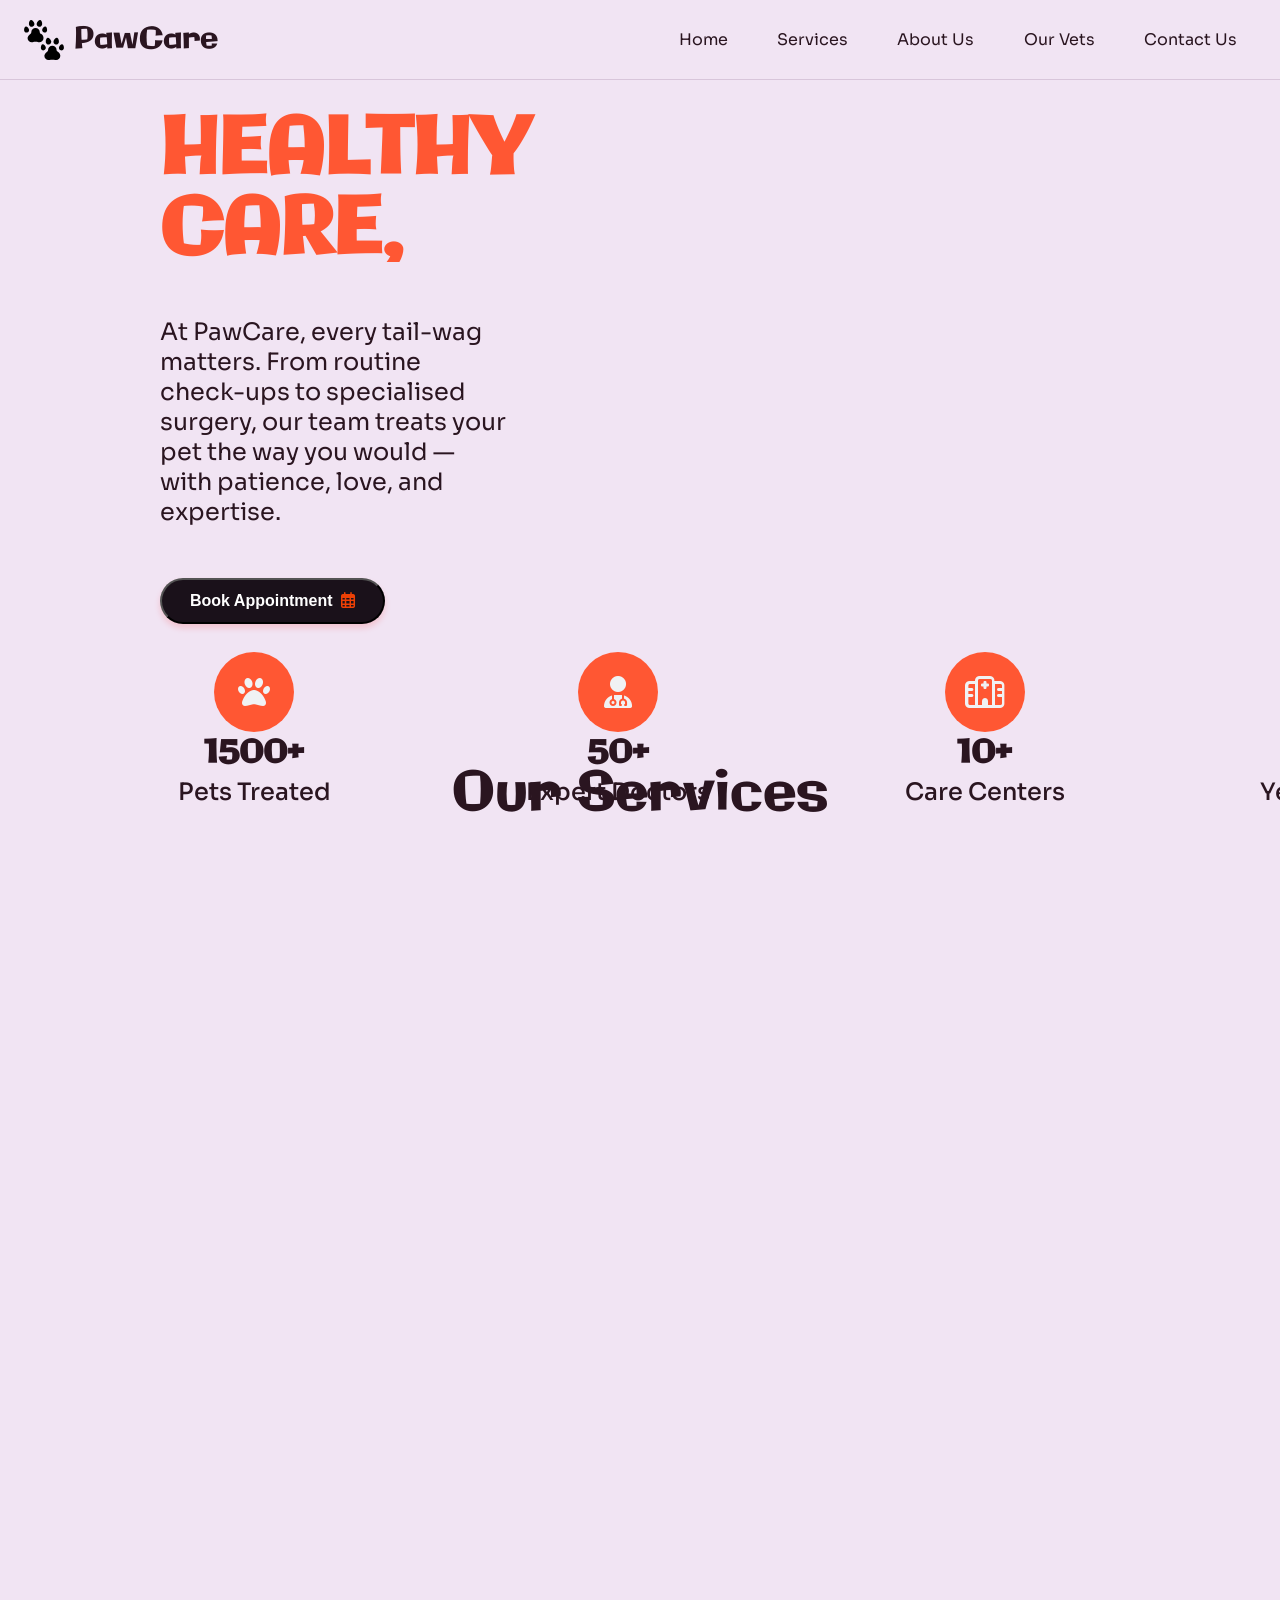
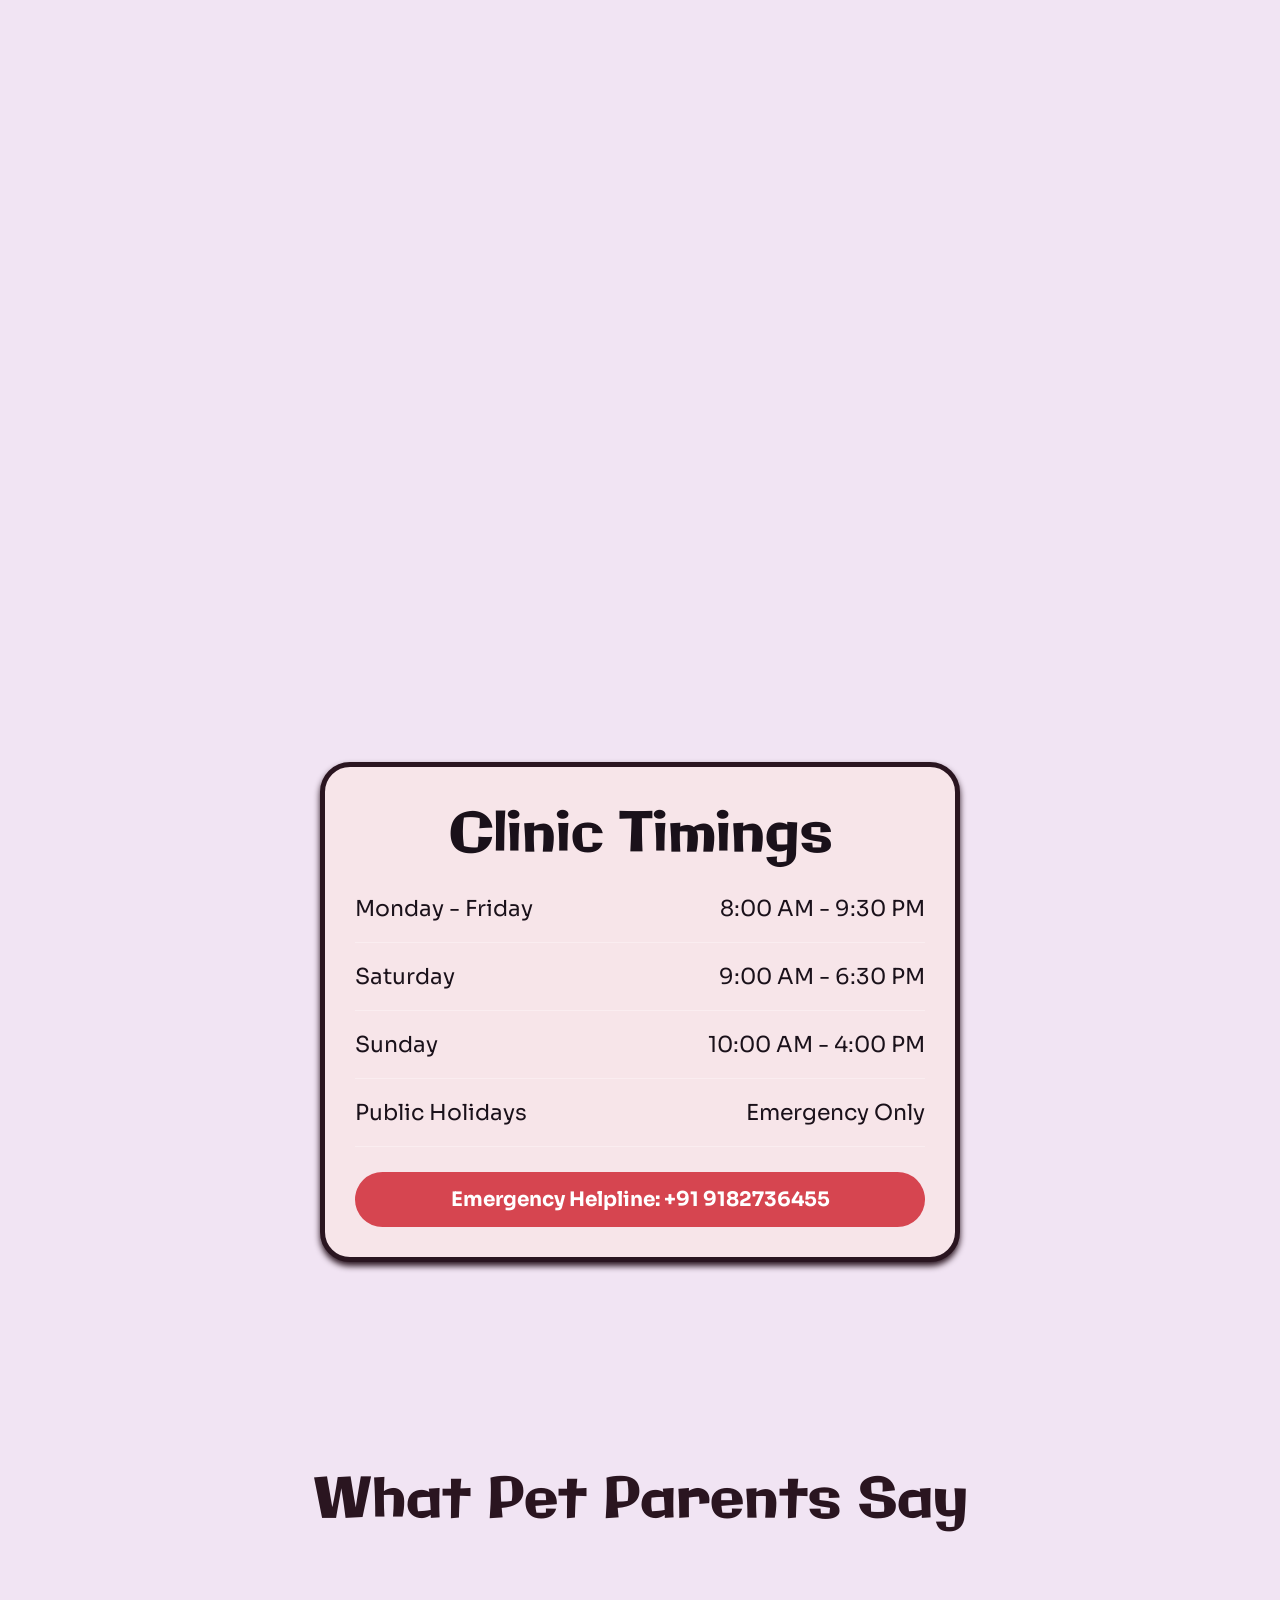
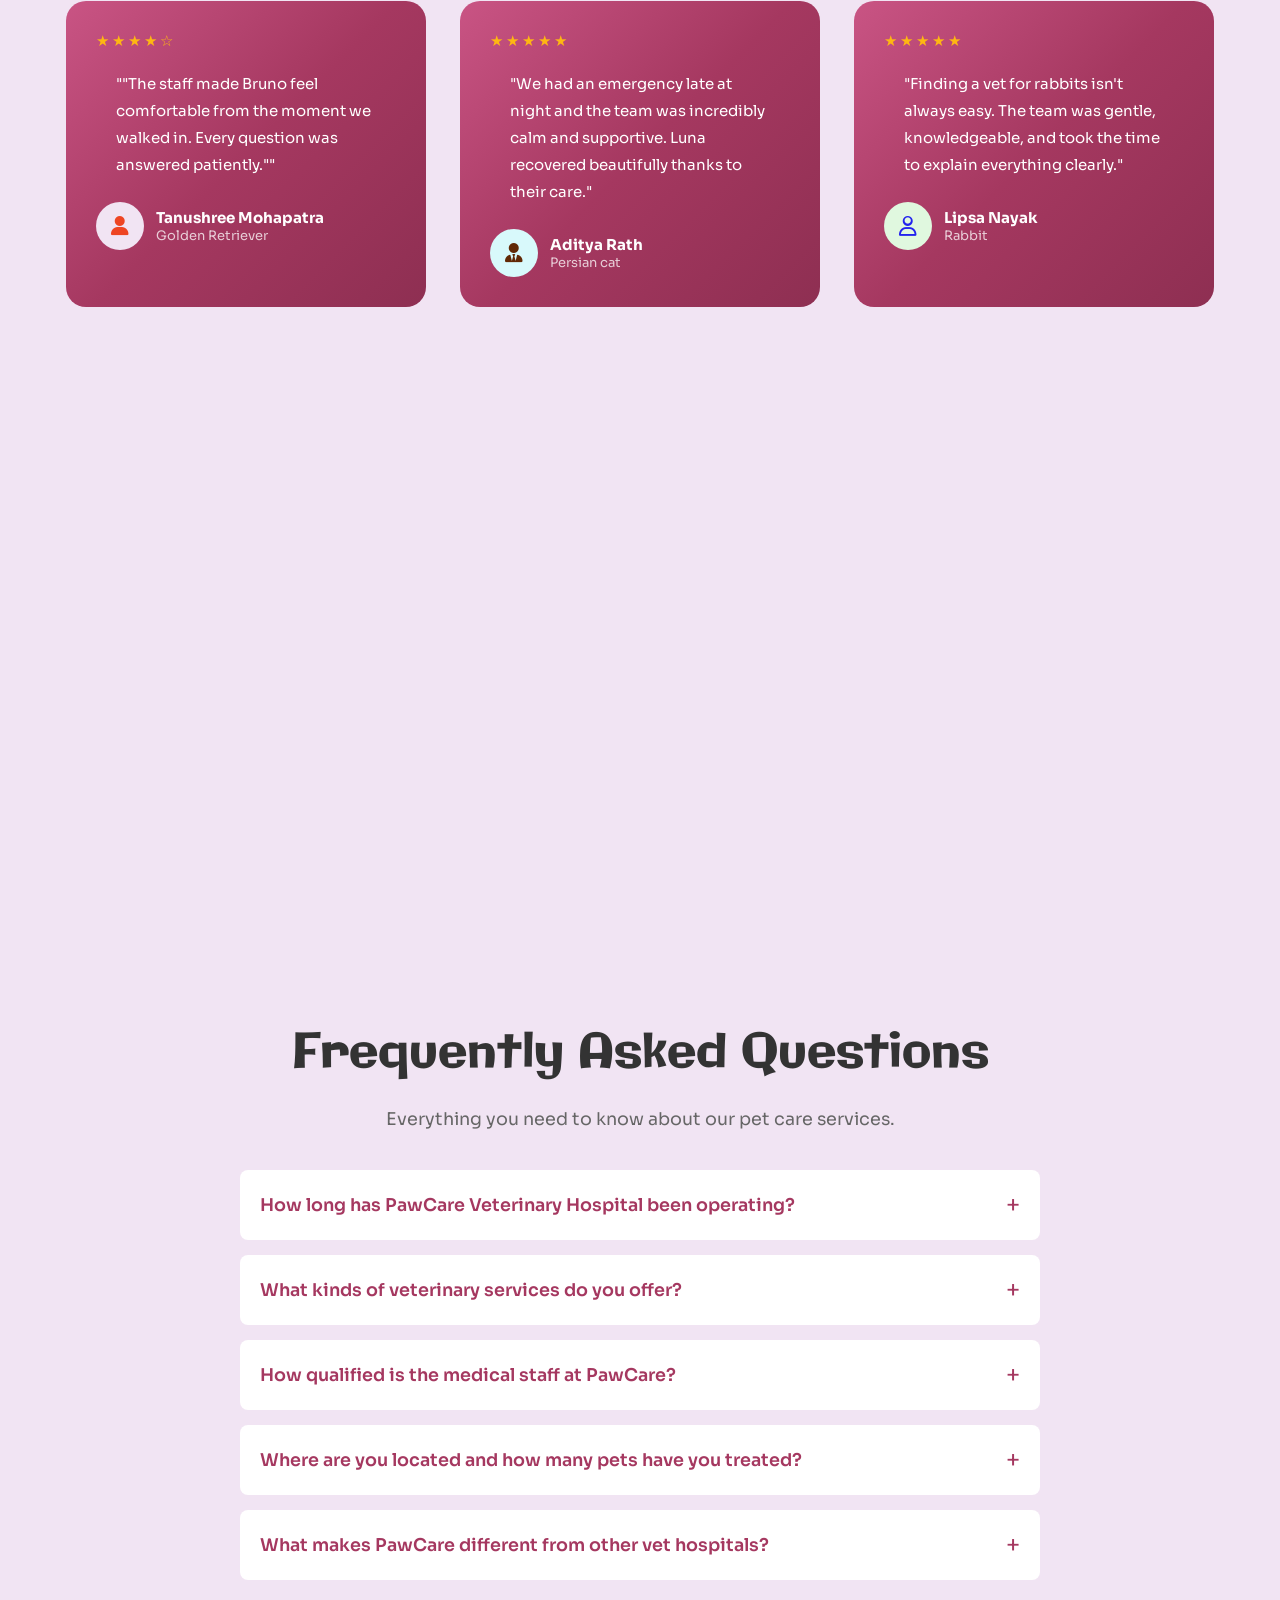
==== index.html @ ae4de279 "bust cache" ====
<!DOCTYPE html>
<html lang="en">
<head>
    <meta charset="UTF-8">
    <meta name="viewport" content="width=device-width, initial-scale=1.0">
    <title>PawCare-Veterinary Clinic</title>
    <!--<link rel="stylesheet" href="./style.css"> --> <link rel="stylesheet" href="./style.css?v=2.0">
    <link rel="icon" href="./images/pawCareLogo2.png">
    <link rel="preconnect" href="https://fonts.googleapis.com">
    <link href="https://unpkg.com/aos@2.3.1/dist/aos.css" rel="stylesheet">
<link rel="preconnect" href="https://fonts.gstatic.com" crossorigin>
<link href="https://fonts.googleapis.com/css2?family=Calistoga&family=Galindo&family=Sora:wght@100..800&display=swap" rel="stylesheet">
<link rel="stylesheet" href="https://fonts.googleapis.com/css2?family=Material+Symbols+Outlined:opsz,wght,FILL,GRAD@24,400,0,0&icon_names=list_arrow" />
<link rel="stylesheet" href="https://fonts.googleapis.com/css2?family=Material+Symbols+Outlined:opsz,wght,FILL,GRAD@24,400,0,0&icon_names=close_small" />
<link rel="stylesheet" href="https://fonts.googleapis.com/css2?family=Material+Symbols+Outlined:opsz,wght,FILL,GRAD@48,400,0,0&icon_names=stethoscope" />
<link rel="stylesheet" href="https://cdnjs.cloudflare.com/ajax/libs/font-awesome/6.5.1/css/all.min.css">

</head>
<body>

    <!-- preloader -->

    <div class="preloader">
       <div class="bird"><i class="fa-solid fa-dove fa-5x fa-beat" style="color: rgb(241, 228, 243)"></i></div>
       <div class="dog"><i class="fa-solid fa-dog fa-5x fa-beat" style="color: rgb(241, 228, 243);"></i></div>
       <div class="cat"><i class="fa-solid fa-cat fa-5x fa-beat" style="color: rgb(241, 228, 243);"></i></div>
    </div>
    

	<!-- navbar -->


    <header class="navbar">
        <a href="index.html" class="logo">
                 <?xml version="1.0" encoding="iso-8859-1"?>
<!-- Uploaded to: SVG Repo, www.svgrepo.com, Generator: SVG Repo Mixer Tools -->
<svg class="logo-icon" height="40px" width="40px" version="1.1" id="Layer_1" xmlns="http://www.w3.org/2000/svg" xmlns:xlink="http://www.w3.org/1999/xlink" 
	 viewBox="0 0 512 512" xml:space="preserve">
<g>
	<g>
		<path d="M217.592,177.33c-9.281-4.843-15.688-11.31-15.542-21.778c0-29.971-24.296-54.267-54.267-54.267
			s-54.267,24.297-54.267,54.267c0.297,10.065-4.255,17.641-12.911,22.785c-20.12,11.958-35.002,41.52-35.002,51.807
			c0,29.971,24.296,54.267,54.267,54.267c3.697,0,7.307-0.37,10.796-1.074c24.648-4.978,49.649-4.931,74.303,0.015
			c3.467,0.695,7.054,1.061,10.726,1.061c29.971,0,54.268-24.296,54.268-54.267C249.964,213.29,237.001,187.458,217.592,177.33z"/>
	</g>
</g>
<g>
	<g>
		<path d="M209.187,0.451c-18.792-4.414-41.67,24.543-46.084,43.337c-4.415,18.791,7.24,37.605,26.034,42.019
			c18.792,4.414,37.606-7.241,42.02-26.034C235.571,40.981,227.979,4.866,209.187,0.451z"/>
	</g>
</g>
<g>
	<g>
		<path d="M274.937,83.318c-17.01-3.996-37.717,22.216-41.713,39.225c-3.996,17.01,6.555,34.038,23.565,38.034
			c17.01,3.996,34.038-6.555,38.034-23.565C298.819,120.002,291.947,87.313,274.937,83.318z"/>
	</g>
</g>
<g>
	<g>
		<path d="M132.476,43.787c-4.413-18.792-27.291-47.75-46.083-43.336C67.6,4.866,60.008,40.98,64.422,59.772
			c4.414,18.793,23.228,30.449,42.02,26.035C125.234,81.393,136.89,62.58,132.476,43.787z"/>
	</g>
</g>
<g>
	<g>
		<path d="M63.819,122.543c-3.996-17.01-24.702-43.221-41.713-39.225C5.096,87.314-1.775,120.002,2.22,137.013
			c3.996,17.01,21.024,27.56,38.034,23.565C57.265,156.582,67.814,139.554,63.819,122.543z"/>
	</g>
</g>
<g>
	<g>
		<path d="M432.548,404.918c-9.281-4.843-15.688-11.31-15.542-21.778c0-29.971-24.296-54.267-54.267-54.267
			s-54.267,24.296-54.267,54.267c0.297,10.065-4.255,17.641-12.911,22.785c-20.12,11.958-35.002,41.52-35.002,51.807
			c0,29.971,24.296,54.267,54.267,54.267c3.697,0,7.307-0.37,10.796-1.074c24.648-4.978,49.649-4.931,74.303,0.015
			c3.467,0.695,7.054,1.061,10.726,1.061c29.971,0,54.267-24.296,54.267-54.267C464.92,440.878,451.957,415.046,432.548,404.918z"/>
	</g>
</g>
<g>
	<g>
		<path d="M424.143,228.039c-18.792-4.414-41.67,24.543-46.084,43.337c-4.414,18.791,7.242,37.605,26.034,42.019
			c18.792,4.414,37.606-7.241,42.02-26.034C450.527,268.568,442.935,232.453,424.143,228.039z"/>
	</g>
</g>
<g>
	<g>
		<path d="M489.893,310.906c-17.01-3.996-37.717,22.216-41.713,39.225c-3.996,17.009,6.555,34.038,23.565,38.034
			c17.01,3.996,34.038-6.555,38.034-23.565C513.775,347.59,506.903,314.901,489.893,310.906z"/>
	</g>
</g>
<g>
	<g>
		<path d="M347.433,271.374c-4.414-18.792-27.291-47.751-46.084-43.336c-18.792,4.415-26.384,40.53-21.97,59.323
			c4.414,18.792,23.227,30.448,42.02,26.034C340.191,308.979,351.847,290.167,347.433,271.374z"/>
	</g>
</g>
<g>
	<g>
		<path d="M278.775,350.131c-3.996-17.01-24.703-43.221-41.713-39.225c-17.01,3.996-23.882,36.684-19.887,53.694
			c3.995,17.01,21.024,27.56,38.034,23.565C272.221,384.169,282.77,367.141,278.775,350.131z"/>
	</g>
</g>
</svg>
             <div class="logo-text">PawCare</div>

</a>
           
             
        <div class="navright">
            <a href="index.html" class="del"><span><i class="fa-solid fa-paw fa-flip" style="color: rgb(91, 0, 24);"></i></span>Home</a>
            <a href="services.html" class="del"><span><i class="fa-solid fa-paw fa-flip" style="color: rgb(91, 0, 24);"></i></span>Services</a>
            <a href="about.html" class="del"><span><i class="fa-solid fa-paw fa-flip" style="color: rgb(91, 0, 24);"></i></span>About Us</a>
            <a href="ourvets.html" class="del"><span><i class="fa-solid fa-paw fa-flip" style="color: rgb(91, 0, 24);"></i></span>Our Vets</a>
            <a href="contact.html" class="del"><span><i class="fa-solid fa-paw fa-flip" style="color: rgb(91, 0, 24);"></i></span>Contact Us</a>
        </div>

        <div class="hamburger">

            <div class="hamburger-text">
                <div class="close-icon"><i class="fa-solid fa-xmark" style="color: rgb(33, 2, 2);"></i></div>
                <a href="index.html" class="side"><i class="fa-solid fa-paw" style="color: rgb(33, 2, 2);"></i> Home</a>
                <a href="services.html" class="side"><i class="fa-solid fa-paw" style="color: rgb(33, 2, 2);"></i> Services</a>
                <a href="about.html" class="side"><i class="fa-solid fa-paw" style="color: rgb(33, 2, 2);"></i> About Us</a>
                <a href="ourvets.html" class="side"><i class="fa-solid fa-paw" style="color: rgb(33, 2, 2);"></i> Our Vets</a>
                <a href="contact.html" class="side"><i class="fa-solid fa-paw" style="color: rgb(33, 2, 2);"></i> Contact Us</a>
            </div>
            
            <div class="hamburger-icon">
                 <i class="fa-solid fa-bars-staggered fa-2x" style="color: rgb(33, 2, 2);"></i>
            </div>


    </header>

    
	

	<!-- section1 -->



    <main class="main">
		<div class="mainleft">
			<div class="mainlefttop">
         <!--<a href="#" class="swap-link">
          <span class="text-wrapper">
            <span class="line text-front" style="display: flex; flex-direction: column;">
                <span data-aos="fade-right" style="color: #ff5733;">Healthy</span>
                <span data-aos="fade-right" style="color: #ff5733;">care,</span>  
            </span>
            <span data-aos="fade-right" class="line text-back" style="display: flex; flex-direction: column;">
                <span>Happy</span>
                <span>Pets.</span>  
            </span>
          </span>
         </a> -->
        <a href="#" class="swap-link">
          <span class="text-wrapper">
            <span class="line text-front" style="display: flex; flex-direction: column;">
                <span data-aos="fade-right" style="color: #ff5733;">Healthy</span>
                <span data-aos="fade-right" style="color: #ff5733;">care,</span>  
            </span>
            <span class="line text-back" style="display: flex; flex-direction: column;">
                <span data-aos="fade-right">Happy</span>
                <span data-aos="fade-right">Pets.</span>  
            </span>
          </span>
        </a>
        
        </div>  
        <div data-aos="fade-right" class="mainleftmid">
             At PawCare, every <span class="wagging-text">tail-wag</span> matters. From routine check-ups to specialised surgery, our team treats your pet the way you would — with patience, love, and expertise.
        </div>
        <div class="mainleftbtm">
            <a href="appointment.html">
                <button class="btn">
                    <div class="btn-wrapper">
                        <span>Book Appointment</span>
                        <i class="fa-regular fa-calendar-days" style="color: rgb(237, 64, 5);"></i>                    
                    </div>
                </button>

                    
            </a>
            
        </div>
		</div>
        
		<div class="mainright">
			<div class="cat-container">
            <img id="cat" src="https://png.pngtree.com/png-vector/20240131/ourmid/pngtree-cute-cartoon-cat-illustration-png-image_11576669.png" alt="cat" class="pet">
			</div>
			

        <div class="pet-card">
			<div class="card-header">
				 <div class="profile-section">
					<div class="avatar"><i class="fa-solid fa-shield-dog" style="color: rgb(176, 85, 6);"></i></div>
                    <div class="pet-info">
                       <h3 class="pet-name">Bruno</h3>
                        <p class="pet-breed">Golden Retriever • 3 yrs</p>
                    </div>
				 </div>
   
                 <span class="badge-vaccinated"><i class="fa-solid fa-syringe" style="color: rgb(76, 186, 238);"></i> Vaccinated today</span>
            </div>
			<div class="stats-grid">
             <div class="stat-box">
               <span class="stat-value">28 kg</span>
               <span class="stat-label">Weight</span>
             </div>
             <div class="stat-box">
               <span class="stat-value">38.4°C</span>
               <span class="stat-label">Temp</span>
             </div>
             <div class="stat-box">
              <span class="stat-value">102</span>
              <span class="stat-label">Heart rate</span>
             </div>
             <div class="stat-box highlight-box">
              <span class="stat-value">All</span>
              <span class="stat-label">Vaccines up</span>
             </div>
            </div>
            <div class="card-footer">
              <span class="status-dot"></span>
              <p class="status-text">Healthy — next visit in 6 months</p>
            </div>
		</div>

        <div class="dog-container">
          <img id="dog" src="https://png.pngtree.com/png-clipart/20230308/ourmid/pngtree-cartoon-dog-sticker-cute-puppy-png-image_6629456.png" alt="dog" class="pet">
		 </div>
		</div>
        <div class="footer-info">
            <div data-aos="fade-left" data-aos-duration="1200" class="info-box">
              <div class="info-bubble" id="info-bubble-1"><i class="fa-solid fa-paw fa-2x" style="color: rgb(240, 242, 244);"></i></div>
              <div class="info-val">1500+</div>
              <div class="info-text">Pets Treated</div>
            </div>
            <div data-aos="fade-left" data-aos-duration="1200" class="info-box">
               <div class="info-bubble" id="info-bubble-2"><i class="fa-solid fa-user-doctor fa-2x" style="color: rgb(240, 242, 244);"></i></div>
               <div class="info-val">50+</div>
               <div class="info-text">Expert Doctors</div>
            </div>
            <div data-aos="fade-right" data-aos-duration="1200" class="info-box">
               <div class="info-bubble" id="info-bubble-3"><i class="fa-regular fa-hospital fa-2x" style="color: rgb(240, 242, 244);"></i></div>
               <div class="info-val">10+</div>
               <div class="info-text">Care Centers</div>
        </div>
        <div data-aos="fade-right" data-aos-duration="1200" class="info-box">
            <div class="info-bubble" id="info-bubble-4"><i class="fa-regular fa-heart fa-2x fa-beat" style="color: rgb(240, 242, 244);"></i></div>
            <div class="info-val">20+</div>
            <div class="info-text">Years of Trust</div>
        </div>
    </div>
    </main>
  
  <!-- section 2 -->
    <main id="main2">
        <div class="top" style="display: flex; justify-content: centre; flex-direction: column; align-items: center;">
            <h1 data-aos="fade-up" data-aos-duration="1200" class="our-service-heading">Our Services</h1>
        <h1 data-aos="fade-up" data-aos-duration="1200" class="responsive-heading">Our Services</h1>
        <p data-aos="fade-up" data-aos-duration="1200" class="service-description">From nose to tail — we cover every aspect of your pet's wellbeing under one roof.</p>
        </div>
        
        <div class="container">
            <div class="box left" onclick="window.location.href='services.html#wellness';" style="cursor: pointer;">
                <big><i class="fa-solid fa-stethoscope" style="color: rgb(86, 172, 239);"></i></big>
                <h3>Wellness Check Ups</h3>
                <p><i>Annual and bi-annual physicals to keep your pet in peak condition,with detailed health reports and personalised care plans.</i></p>
            </div>
            <div class="box up" onclick="window.location.href='services.html#vaccination';" style="cursor: pointer;">
                <big><i class="fa-solid fa-syringe fa-shake" style="color: rgb(9, 3, 130); --fa-animation-duration: 3s;"></i></big>
                <h3>Vaccination & Prevention</h3>
                <p><i>Tailored vaccination schedules, parasite prevention and flea & tick treatments to protect your pet year-round.</i></p>
            </div>
            <div class="box left" onclick="window.location.href='services.html#surgery';" style="cursor: pointer;">
                <big><i class="fa-solid fa-file-waveform fa-flip" style="color: rgb(136, 136, 255); --fa-animation-duration: 1.5s;"></i></big>
                <h3>Surgery & Recovery</h3>
                <p><i>Spay/neuter, orthopaedic repair, soft-tissue procedures and post-operative care in our sterile surgical suite.</i></p>
            </div>
            <div class="box right" onclick="window.location.href='services.html#diagnostics';" style="cursor: pointer;">
                <big><i class="fa-solid fa-microscope fa-bounce" style="color: rgb(4, 25, 188);--fa-animation-duration: 2.5s;"></i></big>
                <h3>Diagnostics & Imaging</h3>
                <p><i>In-house lab tests, digital X-rays, ultrasound and ECG for fast,accurate diagnosis with no referrals needed.</i></p>
            </div>
            <div class="box down" onclick="window.location.href='services.html#dental';" style="cursor: pointer;">
                <big><i class="fa-solid fa-tooth fa-beat" style="--fa-animation-duration: 3s;"></i></big>
                <h3>Dental Care</h3>
                <p><i>Professional dental cleaning, tooth extraction and oral health assessments for a healthier pet.</i></p>
            </div>
            <div class="box right" onclick="window.location.href='services.html#emergency';" style="cursor: pointer;">
                <big><i class="fa-solid fa-heart-circle-exclamation fa-beat-fade" style="color: rgb(233, 42, 8);"></i></big>
                <h3>Emergency & Critical Care</h3>
                <p><i>Round-the-clock emergency services with a dedicated ICU for critically ill patients.</i></p>
            </div>
        </div>

      <main id="main3">
        <div data-aos="flip-right" data-aos-duration="1300" class="doctor-availability">Vets Team at PawCare</div>
        <div data-aos="flip-right" data-aos-duration="1300" class="doctor-availability-heading-responsive">Vets Team at PawCare</div>
        <div class="grid-container">
    <div class="doc-wrapper" data-aos="flip-left" data-aos-duration="1600">
        <a href="ourvets.html#suchismita" class="doctor-card">
            <div class="card-img-wrap">
                <img src="Images/General Practitioner.png" alt="Dr. Suchismita Singh">
            </div>
            <div class="card-body">
                <h2>Dr.Suchismita Singh</h2>
                <p>Veterinary Dentist</p>
            </div>
        </a>
    </div>
    
    <div class="doc-wrapper" data-aos="flip-right" data-aos-duration="1600">
        <a href="ourvets.html#pratik" class="doctor-card">
            <div class="card-img-wrap">
                <img src="Images/Veterinary Surgeon.png" alt="Dr. Pratik Kumar Sahoo">
            </div>
            <div class="card-body">
                <h2>Dr.Pratik Kumar Sahoo</h2>
                <p>Veterinary Surgeon</p>
            </div>
        </a>
    </div>
    
    <div class="doc-wrapper" data-aos="flip-right" data-aos-duration="1600">
        <a href="ourvets.html#saswatee" class="doctor-card">
            <div class="card-img-wrap">
                <img src="Images/Veterinary Dentist.png" alt="Dr. Saswatee Mishra">
            </div>
            <div class="card-body">
                <h2>Dr.Saswatee Mishra</h2>
                <p>Feline Specialist</p>
            </div>
        </a>
    </div>
    
    <div class="doc-wrapper" data-aos="flip-left" data-aos-duration="1600">
        <a href="ourvets.html#pratyus" class="doctor-card">
            <div class="card-img-wrap">
                <img src="Images/Exotic Pet Specialist.png" alt="Dr. Pratyus Patnaik">
            </div>
            <div class="card-body">
                <h2>Dr.Pratyus Patnaik</h2>
                <p>Avian and Exotic Animal Veterinary</p>
            </div>
        </a>
    </div>
</div>
        <div data-aos="zoom-in-up" data-aos-duration="1300" class="timing-box">
            <div class="clinic-timing">Clinic Timings</div>
            <div class="clinic-timing-responsive">Clinic Timings</div>
            <div class="row">
                <span>Monday - Friday</span>
                <span>8:00 AM - 9:30 PM</span>
            </div>
            <div class="row">
                <span>Saturday</span>
                <span>9:00 AM - 6:30 PM</span>
            </div>
            <div class="row">
                <span>Sunday</span>
                <span>10:00 AM - 4:00 PM</span>
            </div>
            <div class="row">
                <span>Public Holidays</span>
                <span>Emergency Only</span>
            </div>
            <div class="helpline">
                Emergency Helpline: +91 9182736455
            </div>
        </div>
    </main>


<!-- section 3 -->

     <!-- TESTIMONIALS -->
    <section id="reviews">
        <h2 data-aos="zoom-out" data-aos-duration="1400" class="section-title">What Pet Parents Say</h2>
        <div class="testimonials-grid">
            <div data-aos="zoom-in-up" data-aos-duration="1400" class="testimonial-card">
                <div class="stars">★★★★☆</div>
                <p>""The staff made Bruno feel comfortable from the moment we walked in. Every question was answered patiently.""</p>
                <div class="reviewer">
                    <div class="reviewer-avatar" style="background:#f1e4f3 !important;"><i class="fa-solid fa-user" style="color: rgb(238, 69, 35);"></i></div>
                    <div>
                        <div class="reviewer-name">Tanushree Mohapatra</div>
                        <div class="reviewer-pet">Golden Retriever</div>
                    </div>
                </div>
            </div>
        
            <div data-aos="zoom-in-up" data-aos-duration="1400" class="testimonial-card">
                <div class="stars">★★★★★</div>
                <p>"We had an emergency late at night and the team was incredibly calm and supportive. Luna recovered beautifully thanks to their care."</p>
                <div class="reviewer">
                    <div class="reviewer-avatar" style="background:#d8f9fb !important;"><i class="fa-solid fa-user-tie" style="color: rgb(97, 40, 5);"></i></div>
                    <div>
                        <div class="reviewer-name">Aditya Rath</div>
                        <div class="reviewer-pet">Persian cat</div>
                    </div>
                </div>
            </div>

            <div data-aos="zoom-in-up" data-aos-duration="1400" class="testimonial-card">
                <div class="stars">★★★★★</div>
                <p>"Finding a vet for rabbits isn't always easy. The team was gentle, knowledgeable, and took the time to explain everything clearly."</p>
                <div class="reviewer">
                    <div class="reviewer-avatar" style="background:#e0f8df !important;"><i class="fa-regular fa-user" style="color: rgb(35, 35, 238);"></i></div>
                        <div>
                            <div class="reviewer-name">Lipsa Nayak</div>
                            <div class="reviewer-pet">Rabbit</div>
                        </div>
                    </div>
                </div>
            </div>
        </div>
    </section>
    <!-- BOOKING CTA -->

    <div data-aos="flip-up" data-aos-duration="1200" class="booking" id="book" style="background-color: #a53860;">
        <h2>Trusted veterinary care for every stage of your pet's life</h2>
        <p>Schedule a visit with our expert veterinarians and give your pet the care they deserve.</p>
        <div class="booking-actions">
        <a href="appointment.html" class="btn-aqua">
            <div class="book-btn-wrapper">
                <span>Book Appointment</span>
                <i class="fa-regular fa-calendar-days" style="color: rgb(0, 47, 177);"></i>
            </div> 
        </a>
        <a href="tel:+919876543210" class="btn-outline-white"><i class="fa-solid fa-phone fa-shake" style="color: rgb(239, 253, 158);"></i> Contact Us</a>
    </div>
</div>

    <!-- FAQ Section -->
<section class="pawcare-faq-section">
  <div class="faq-container">
    <div class="faq-header">
      <h2 data-aos="fade-up" data-aos-duration="1200">Frequently Asked Questions</h2>
      <p data-aos="fade-up" data-aos-duration="1200">Everything you need to know about our pet care services.</p>
    </div>

    <div class="faq-accordion">
      <!-- FAQ Item 1 -->
      <div id="item-1" class="faq-item" data-aos="fade-right" data-aos-duration="1800">
        <button class="faq-question">
          How long has PawCare Veterinary Hospital been operating?
          <span class="faq-icon">+</span>
        </button>
        <div class="faq-answer">
          <p>Since 2006, PawCare Veterinary Hospital has been Bhubaneswar’s trusted partner in pet wellness. For over a decade, we have been dedicated to delivering compassionate, expert care for every stage of your pet's life.</p>
        </div>
      </div>

      <!-- FAQ Item 2 -->
      <div id="item-2" class="faq-item" data-aos="fade-left" data-aos-duration="1800">
        <button class="faq-question">
          What kinds of veterinary services do you offer?
          <span class="faq-icon">+</span>
        </button>
        <div class="faq-answer">
          <p>We offer a comprehensive range of services to keep your furry family members healthy. This includes routine wellness check-ups, vaccinations, specialized surgery, advanced diagnostics, and emergency care.</p>
        </div>
      </div>

      <!-- FAQ Item 3 -->
      <div id="item-3" class="faq-item" data-aos="fade-right" data-aos-duration="1800">
        <button class="faq-question">
          How qualified is the medical staff at PawCare?
          <span class="faq-icon">+</span>
        </button>
        <div class="faq-answer">
          <p>Our team consists of over 50 expert doctors who are highly trained in veterinary medicine. We believe that every tail-wag and purr matters, and our staff treats your beloved companions exactly how you would—with infinite patience, love, and professional expertise.</p>
        </div>
      </div>

      <!-- FAQ Item 4 -->
      <div id="item-4" class="faq-item" data-aos="fade-left" data-aos-duration="1800">
        <button class="faq-question">
          Where are you located and how many pets have you treated?
          <span class="faq-icon">+</span>
        </button>
        <div class="faq-answer">
          <p>We operate 10+ state-of-the-art care centers across the region. Over the years, our experienced team has successfully treated more than 1,500 pets.</p>
        </div>
      </div>

      <!-- FAQ Item 5 -->
      <div id="item-5" class="faq-item" data-aos="fade-right" data-aos-duration="1800">
        <button class="faq-question">
          What makes PawCare different from other vet hospitals?
          <span class="faq-icon">+</span>
        </button>
        <div class="faq-answer">
          <p>At PawCare, we aren't just treating pets; we are nurturing the joyful bond between you and your furry family members. Our combination of state-of-the-art facilities, extensive experience, and genuine compassion makes us Bhubaneswar’s premier choice for pet care.</p>
        </div>
      </div>
    </div>
  </div>
</section>
<!-- FAQ Section -->

     <!--footer-->
     <footer data-aos="flip-up" data-aos-duration="1200" style="background-color: #2a1520;">
        <div class="footer-grid">
            <div class="footer-brand">
                <a href="#" class="footer-logo">🐾 PawCare</a>
                <p>Bhubaneswar's trusted veterinary hospital, offering compassionate and expert care for every kind of pet since 2006.</p>
            </div>
            <div class="footer-col">
                <h4>Services</h4>
                <ul>
                    <li><a href="services.html#wellness">Wellness Check-Ups</a></li>
                    <li><a href="services.html#vaccination">Vaccination</a></li>
                    <li><a href="services.html#surgery">Surgery</a></li>
                    <li><a href="services.html#diagnostics">Diagnostics</a></li>
                    <li><a href="services.html#dental">Dental Care</a></li>
                    <li><a href="services.html#emergency">Emergency</a></li>
                </ul>
            </div>
            <div class="footer-col">
                <h4>Clinic</h4>
                <ul>
                    <li><a href="about.html">About Us</a></li>
                    <li><a href="#">Meet the Team</a></li>
                    <li><a href="#">Careers</a></li>
                    <li><a href="#">Blog</a></li>
                    <li><a href="contact.html">Contact</a></li>
                </ul>
            </div>
            <div class="footer-col">
                <h4>Visit Us</h4>
                <ul>
                    <li><a href="#">Plot No. 215, Forest Park Road, Bhubaneswar, Odisha 751009</a></li>
                    <li><a href="tel:+919876543210">+91 98765 43210</a></li>
                    <li><a href="mailto:hello@pawcare.in">hello@pawcare.in</a></li>
                </ul>
            </div>
            <div class="footer-newsletter">
                <h4>NEWSLETTER</h4>
                <p class="newsletter-desc">Subscribe to get updates and<br>pet care tips.</p>
  
                <form class="newsletter-form" action="#" method="POST">
                    <input type="email" class="newsletter-input" placeholder="Your email" required>
                    <button type="submit" class="newsletter-btn" aria-label="Subscribe">
                        <svg width="20" height="20" viewBox="0 0 24 24" fill="none" stroke="currentColor" stroke-width="2" stroke-linecap="round" stroke-linejoin="round">
                            <line x1="5" y1="12" x2="19" y2="12"></line>
                            <polyline points="12 5 19 12 12 19"></polyline>
                        </svg>
                    </button>
                </form>
            </div>
        </div>
        <div class="footer-bottom">
            <span>© 2026 PawCare Veterinary Hospital. All rights reserved.</span>
            <span>Made with <i class="fa-solid fa-heart fa-beat" style="color: rgb(245, 41, 95);"></i> for pets · <a href="#">Privacy Policy</a></span>
        </div>
    </footer>
    <script src="https://unpkg.com/aos@2.3.1/dist/aos.js"></script>
    <script>
  AOS.init();
</script>
<script src="script.js"></script>
</body>
</html>
---- style.css ----
* {
  margin: 0;
  padding: 0;
  box-sizing: border-box;
}

:root {
  --font-l: "Galindo", sans-serif;
  --font-m: "Calistoga", sans-serif;
  --font-s: "Sora", sans-serif;

  /* font weights */
  --wt-l:700;
  --wt-m:500;
  --wt-s:400;
}
body{
  font-family: var(--font-s) ;
  background-color: #f1e4f3;
  color: #2a1520;
  overflow-x: hidden;
}
html {
  scroll-behavior: smooth;
  
}
.preloader{
    position: fixed;
    background-color: #1f0707;
    top: 0;
    left: 0;
    right: 0;
    bottom: 0;
    width: 100%;
    z-index: 9999;
    box-sizing: border-box;
}
.bird{
    border-top: 2px solid #f1e4f3;
    border-right: 2px solid #f1e4f3;
    border-left: 2px solid #f1e4f3;
    display: flex;
    justify-content: center;
    align-items: center;
    height: 100vh;
    width: 100%;
    position: absolute;
}
.dog{
    display: flex;
    justify-content: center;
    align-items: center;
    height: 100vh;
    width: 100%;
    position: absolute;
    display: none;
}
.cat{
    border-top: 2px solid #f1e4f3;
    border-right: 2px solid #f1e4f3;
    border-left: 2px solid #f1e4f3;
    display: flex;
    justify-content: center;
    align-items: center;
    height: 100vh;
    width: 100%;
    position: absolute;
    display: none;
}
.preloader-hidden{
    opacity: 0;
    visibility: hidden;
    pointer-events: none;
}

.navbar {
  width: 100%;
  position: fixed;
  top: 0%;
  position: sticky;
  z-index: 1000;
  display: flex;
  justify-content: space-between;
  background-color: #f1e4f3;
  align-items: center;
  padding: 1.5em;
  height: 5em ;
  border-bottom: 1px solid rgba(74, 21, 75, 0.15);
  
}
.logo{
    display: flex;
    gap: 10px;
    justify-content: center;
    align-items: center;
    text-decoration: none;
    color: inherit;
}
.logo-text{
    font-family: var(--font-l);
    font-size: 30px;
    transition: transform 0.2s ease;
}
.logo-icon{
    fill: #000000;
    transition: transform 0.4s ease;
    opacity: 1;
}
.logo:hover .logo-icon{
    fill: #ff5733;
    cursor: pointer;
    transform: translateY(-6px) rotate(-10deg);
}
.logo-text:hover{
    color: #ff5733;
    cursor: pointer;
    transform: translateY(6px) rotate(-5deg);
}

.navright {
  display: flex;
  font-size: 16px;
  gap: 30px;
  padding-right: 1.2rem;
}
.navright span{
  margin-right: 0.2em;
}
.del{
    display: flex;
    justify-content: center;
    align-items: center;
    color: #2a1520;
    transition: color 0.3s ease;
    text-decoration: none;
    
}
.del span{
  opacity: 0;
  transition: opacity 0.2s ease;
}
.del:hover{
    color: #ff5733;
    cursor: pointer;
    rotate: 2deg;
    font-weight: 900;

}
.del:hover span{
   opacity: 1;
   transition: opacity 0.7s ease;
}
.hamburger {
  display: none;
}
.main {
  display: flex;
  width: 75vh;
  min-height: 50vh;
  padding: 2em 10em;
}

.mainlefttop {
  width: 100%;
}

.swap-link {
  display: inline-block;
  font-size: 4rem; 
  text-transform: uppercase;
  text-decoration: none;
  color: #000000;
  font-weight: 900;
}

.text-wrapper {
  font-family: var(--font-l);
  font-size: larger;
  display: inline-flex;  
  flex-direction: column;
  position: relative;
  height: 150px;          
  line-height: 80px;     
  width: 550px;          
  overflow: hidden;      
}


.line {
  display: block;
  position: absolute;
  top: 0;
  left: 0;
  width: 100%;
  white-space: nowrap;
  
  
  
  animation-duration: 5s;
  animation-iteration-count: infinite;
  animation-timing-function: cubic-bezier(0.76, 0, 0.24, 1);
  
}


.text-front {
  animation-name: swapTextFront;
}


.text-back {
  transform: translateY(150%); 
  animation-name: swapTextBack;
}

@keyframes swapTextFront {
  0%, 45% {
    transform: translateY(0%); 
  }
  50%, 95% {
    transform: translateY(-100%); 
  }
  100% {
    transform: translateY(0%);
  } 
}

@keyframes swapTextBack {
  0%, 45% {
    transform: translateY(150%); 
  }
  50%, 95% {
    transform: translateY(0%); 
  }
  100% {
    transform: translateY(150%); 
  }
}
.mainleftmid{
    /* display: flex; */
    width: 350px;
    margin-top: 1.5em;
    font-size: 1.5em;
}
.wagging-text {
  display: inline-block;
  animation: wag 0.93s infinite;
}
@keyframes wag {
  0% {
    transform: translateY(0);
  }
  15% {
    transform: translateY(-19px); 
  }
  30%{
    transform: translateY(0);
    color: #ff5733;
  }
  50%{
    transform: translateY(10px);
  }
  75%{
    transform: translateX(0px);
  }
  85%{
    transform: translateX(10px);
  }
  100% {
    transform: translateX(0); 
  }
}

.btn {
  display: inline-block;
  padding: 12px 28px;
  background-color: #1a111a;
  color: #ffffff;
  border-radius: 30px;
  text-decoration: none;
  font-size: medium;
  font-weight: bold;
  transition: transform 0.2s ease, box-shadow 0.2s ease; 
  box-shadow: 0 4px 6px rgba(247, 2, 2, 0.15); 
}
.btn-wrapper{
  display: flex;
  gap: 0.5em;
}

.btn:hover {
  transform: translateY(-4px); 
  box-shadow: 0 10px 20px rgba(246, 3, 3, 0.3);
  color: #87f5fb; 
}
.btn:active {
  transform: translateY(1px); 
  box-shadow: 0 2px 4px rgba(0, 0, 0, 0.2); 
}
.mainleftbtm{
  margin-top: 1.5em;
  font-size: 2em;
}
.mainright{
  position: relative;
  display: flex;
  gap: 3.5em;
}
.dog-container{
  margin-top: 6%;
  margin-left: -10%;
  height: 66%;
  width: 39%;
  overflow: hidden;
}
.dog-container img{
  margin-top: -170px;
  margin-left: -186px;
  height: 50em;
}
.cat-container{
  margin-top: -2%;
  margin-left: -5%;
  height: 70%;
  width: 39%;
  overflow: hidden;
}
.cat-container img{
  object-fit: fill;
  margin-top: -50px;
  margin-left: -5em;
  margin-right: 20px;
  height: 35em;
  transform: scaleX(-1);
}

.pet-card {
  z-index: 10;
  opacity: 0;
  margin-top: 10%;
  margin-left: 10%;
  position: absolute;
  background: #ffffff;
  border-radius: 24px;
  padding: 24px;
  max-width: 400px;
  box-shadow: 0 10px 10px #ff5733; 
  font-family: system-ui, -apple-system, sans-serif;
  animation: floatAnimation 3s ease-in-out infinite;
  transition: opacity 0.6s ease-in-out, filter 0.5s ease-in-out;
}
@keyframes floatAnimation {
  0% {
    transform: translateY(0);
  }
  50% {
    transform: translateY(-10px); 
  }
  100% {
    transform: translateY(0);
  }
}

.card-header {
  display: flex;
  justify-content: space-between;
  align-items: flex-start;
  margin-bottom: 20px;
  border-radius: 20px;
}

.profile-section {
  display: flex;
  align-items: center;
  gap: 12px;
}

.avatar {
  font-size: 24px;
  background: #fdf5f7;
  padding: 10px;
  border-radius: 50%;
  width: 44px;
  height: 44px;
  display: flex;
  align-items: center;
  justify-content: center;
}

.pet-name {
  margin: 0;
  font-size: 18px;
  font-weight: 600;
  color: #2d2d2d;
}

.pet-breed {
  margin: 2px 0 0 0;
  font-size: 13px;
  color: #757575;
}


.badge-vaccinated {
  background: #e5f0fc;
  color: #0066cc;
  font-size: 12px;
  font-weight: 500;
  padding: 6px 12px;
  border-radius: 20px;
  box-shadow: 0 4px 6px #68b0f7 ;
  animation: floatAnimation 4s ease-in-out infinite;
  transition: opacity 0.6s ease-in-out, filter 0.5s ease-in-out;
}


.stats-grid {
  background-color: #ffffff;
  display: grid;
  grid-template-columns: repeat(2, 1fr);
  gap: 12px;
  margin-bottom: 20px;
  border-radius: 20px;
}

.stat-box {
  background-color: #f1e4f3;
  border-radius: 12px;
  padding: 16px;
  display: flex;
  flex-direction: column;
  align-items: center;
  justify-content: center;
  text-align: center;
}

.stat-box.highlight-box {
  background: #f5edf7; 
}

.stat-box.highlight-box .stat-value {
  color: #4A154B; 
}

.stat-value {
  font-size: 16px;
  font-weight: 700;
  color: #4A154B;
  margin-bottom: 4px;
}

.stat-label {
  font-size: 12px;
  color: #888888;
}


.card-footer {
  display: flex;
  align-items: center;
  gap: 8px;
  background: #c4fcd7;
  border-radius: 12px;
  padding: 12px 16px;
}

.status-dot {
  width: 8px;
  height: 8px;
  background-color: #24b263; 
  border-radius: 50%;
}

.status-text {
  margin: 0;
  font-size: 13px;
  font-weight: 500;
  color: #1e7e44;
}


.pet-card:hover {
  transform: translateY(-6px); 
  box-shadow: 0 20px 40px rgba(74, 21, 75, 0.08); 
}
.mainright:hover .pet-card{
  opacity: 1;
}
.mainright:hover img{
  filter: blur(5px);
}

/* section2 */

#main2{
    width: 100%;
    background-color: #f1e4f3;
}
h1{
    margin:20px;
}
p{
    margin:20px;
    font-size:20px;
}
.top{
  margin-top: 5em;
}
.our-service-heading{
  font-family: var(--font-l);
    text-align:center;
    font-size:55px;
    font-weight:var(--wt-m);
}
.service-description{
  text-align: center;
}
.container{
    display:grid;
    grid-template-columns:repeat(3,1fr);
    gap:40px;
    margin:50px;
}
.box{
    background-color: #fff;
    color: #2a1520;
    text-align:center;
    border-radius:30px;
    overflow:hidden;
    padding:50px;
    margin:10px;
    opacity:0;
    transition:transform .3s ease, box-shadow .3s ease;
}
.box h3{
  font-family: var(--font-l);
  font-weight: 100;
}
.box p{
  font-size: large;
}
.box:hover{
    transform:scale(1.05);
    box-shadow:0 15px 30px rgba(0,0,0,.3);
    cursor:pointer;
}
.show-left{
    animation:slideRight 1s ease forwards;
}
.show-right{
    animation:slideRight 1s ease forwards;
}
.show-up{
    animation:slideRight 1s ease forwards;
}
.show-down{
    animation:slideRight 1s ease forwards;
}
/* @keyframes slideLeft{
    from{
        transform:translateX(-100px);
        opacity:0;
    }
    to{
        transform:translateX(0);
        opacity:1;
    }
}
@keyframes slideRight{
    from{
        transform:translateX(100px);
        opacity:0;
    }
    to{
        transform:translateX(0);
        opacity:1;
    }
}
@keyframes slideUp{
    from{
        transform:translateY(-100px);
        opacity:0;
    }
    to{
        transform:translateY(0);
        opacity:1;
    }
}
@keyframes slideDown{
    from{
        transform:translateY(100px);
        opacity:0;
    }
    to{
        transform:translateY(0);
        opacity:1;
    }
} */

#main3{
    height: 100%; 
    width: 100%; 
    background-color: #f1e4f3;
}
.clinic-timing{
  font-family: var(--font-l);
    text-align: center;
    font-size: 55px;
    font-weight: var(--wt-m);
}
.timing-box{
    width: 50%;
    margin: 30px auto;
    padding: 30px;
    background: #F7E5E9;
    border-radius: 30px;
    color: #1a111a;
    border: 5px solid #2a1520;
    box-shadow: 0 4px 6px #2a1520;
    transition: transform 0.2s ease-in-out, box-shadow 0.2s ease;
}
.timing-box:hover{
  box-shadow: 0 12px 14px #2a1520;
  transform: translateY(-3px); 
}
.timing-box h1{
    margin-bottom: 30px;
}
.row{
    display: flex;
    justify-content: space-between;
    padding: 20px 0;
    border-bottom: 1px solid rgba(255,255,255,0.3);
    font-size: 22px;
}
.helpline{
    margin-top: 25px;
    background-color: #d64550;
    color: white;
    padding: 15px;
    border-radius: 30px;
    text-align: center;
    font-size: 20px;
    font-weight: bold;
}
.timing-box:hover .helpline{
  background-color: #db0a1b;
  color: rgb(246, 246, 172);
}

.grid-container{
    display:grid;
    grid-template-columns:repeat(4,1fr);
    gap:40px;
    margin:50px;
}

.doctor-availability{
  font-family: var(--font-l);
  font-weight: var(--wt-s);
    text-align:center;
    font-size:55px;
    margin-top: 2em;
}

.grid-container {
    display: grid;
    grid-template-columns: repeat(auto-fit, minmax(250px, 1fr));
    gap: 20px;
    padding: 20px;
    max-width: 1200px;
    margin: 0 auto;
}


.doc-wrapper {
    display: flex;
}

.doctor-card {
    display: flex;
    flex-direction: column;
    width: 100%;
    background: #ffffff;
    text-decoration: none;
    color: #1a111a;
    border-radius: 20px;
    overflow: hidden;
    box-shadow: 0 4px 15px rgba(0, 0, 0, 0.05);
    transition: transform 0.3s ease, box-shadow 0.3s ease;
}


.doctor-card:hover {
    transform: scale(1.03);
    color: #030ee7;
    box-shadow: 0 15px 30px rgba(0, 0, 0, 0.15);
    cursor: pointer;
}


.card-img-wrap {
    width: 100%;
    height: 250px; 
    overflow: hidden;
}

.card-img-wrap img {
    width: 100%;
    height: 100%;
    object-fit: cover;
    object-position: top;
    display: block;
}

.card-body {
    padding: 20px;
    display: flex;
    flex-direction: column;
    justify-content: center;
    flex-grow: 1; 
    text-align: center;
}

.card-body h2 {
    font-size: 1.25rem;
    margin: 0 0 8px 0;
    font-weight: 700;
}

.card-body p {
    font-size: 0.95rem;
    margin: 0;
    color: #666;
}

.doctor-availability {
    text-align: center;
    font-size: 55px;
    font-weight: bold;
    margin-top: 2em;
}
@keyframes slideLeft{
    from{
        transform:translateX(-100px);
        opacity:0;
    }
    to{
        transform:translateX(0);
        opacity:1;
    }
}
@keyframes slideRight{
    from{
        transform:translateX(100px);
        opacity:0;
    }
    to{
        transform:translateX(0);
        opacity:1;
    }
}



/* ── TESTIMONIALS ── */

.testimonials-section {
  padding: 120px 8vw;
  text-align: center;
}

.section-title {
  font-family: var(--font-l);
  font-size: 56px;
  font-weight: var(--wt-m);
  text-align: center;
  color: #2a1520;
  margin-bottom: 16px;
  margin-top: 200px;
}

.section-sub {
  max-width: 600px;
  margin: 0 auto;
  color: #6b3050;
  font-size: 17px;
  line-height: 1.7;
}

.reviewer,
.reviewer div,
.reviewer-name,
.reviewer-pet 
{
background: transparent !important;
}

.testimonials-grid {
    width: 90%;
    max-width: 1400px;
    margin: 60px auto 200px;
    display: grid;
    grid-template-columns: repeat(3, 1fr);
    gap: 30px;
}

.testimonial-card {
    background: linear-gradient(135deg,#c95484 0%,#a53860 50%,#8e2f52 100%) !important;
    border-radius: 20px;
    padding: 30px;
    transition: transform 0.3s ease-in-out;
    margin-left: 2px;
    margin-right: 2px;
}

.testimonial-card:hover {
  transform: translateY(-8px);
  box-shadow: 0 18px 40px rgba(198, 251, 255, 0.986);
}

.quote-icon {
  font-size: 36px;
  color: rgba(255,255,255,0.25);
  margin-bottom: 10px;
  background: transparent !important;
}

.stars {
  color: #feb712;
  font-size: 15px;
  letter-spacing: 3px;
  margin-bottom: 16px;
  background: transparent !important;
}
.testimonial-card:hover .stars{
  color: #ffd166;
  box-shadow: #feb712;
}

.testimonial-card p {
  color: #ffffff !important;
  font-size: 15px;
  line-height: 1.8;
  margin-bottom: 24px;
  background: transparent !important;
}

.reviewer {
  display: flex;
  align-items: center;
  gap: 12px;
  background: transparent !important;
}

.reviewer-avatar {
  width: 48px;
  height: 48px;
  border-radius: 50%;
  display: flex;
  align-items: center;
  justify-content: center;
  font-size: 20px;
}

.avatar-pink {
  background: #f1c7d8 !important;
}

.avatar-aqua {
  background: #bff7fa !important;
}

.avatar-green {
  background: #d5f7cf !important;
}

.reviewer-name {
  color: #ffffff !important;
  font-size: 15px;
  font-weight: 700;
  background: transparent !important;
}

.reviewer-pet {
  color: rgba(255,255,255,0.75) !important;
  font-size: 13px;
  background: transparent !important;
}

/* Call-To-Action */


.booking {
  background: #a53860 !important;
  color: #ffffff;
  text-align: center;
  border-radius: 28px;
  margin: 0 8vw 80px;
  padding: 4rem 2rem;
  position: relative;
  overflow: hidden;
}

.booking * {
  background: transparent;
}
.book-btn-wrapper{
  display: flex;
  justify-content: center;
  gap: 0.5em;
}

.booking h2 {
  font-family: var(--font-l);
  color: #ffffff !important;
  background: transparent !important;
  font-size: clamp(1.8rem, 3vw, 2.5rem);
  font-weight: var(--wt-m);
  margin-bottom: 0.8rem;
}

.booking p {
  color: rgba(255,255,255,0.9) !important;
  background: transparent !important;
  opacity: 0.85;
  max-width: 440px;
  margin: 0 auto 2rem;
  font-size: 1rem;
}

.booking-actions {
  background: transparent !important;
  display: flex;
  gap: 1rem;
  justify-content: center;
  flex-wrap: wrap;
}

.btn-aqua {
  background: #87f5fb !important;
  color: #2a1520 !important;
  padding: 0.8rem 2rem;
  border-radius: 50px;
  font-weight: 700;
  font-size: 0.95rem;
  text-decoration: none;
  transition: transform 0.15s, box-shadow 0.2s;
  box-shadow: 0 4px 16px rgba(135,245,251,0.3);
}

.btn-aqua:hover { 
  transform: translateY(-2px);
  box-shadow: 0 8px 24px rgba(135,245,251,0.45); 
}

.btn-outline-white {
  background: transparent !important;
  color: #ffffff !important;
  padding: 0.8rem 1.8rem;
  border-radius: 50px;
  font-weight: 600;
  font-size: 0.95rem;
  text-decoration: none;
  border: 2px solid rgba(255,255,255,0.5);
  transition: border-color 0.2s, background 0.2s;
}

.btn-outline-white:hover {
  border-color: #ffffff;
  background: rgba(255,255,255,0.1) !important;
}

.pawcare-faq-section {
  background-color: #f1e4f3;
  padding: 60px 20px;
  background-color: #f1e4f3;
  font-family: "Sora", sans-serif;
}

/* FAQ Section */
.faq-container {
  max-width: 800px;
  margin: 0 auto;
}

.faq-header {
  text-align: center;
  margin-bottom: 40px;
  font-family: "Sora", sans-serif;
}

.faq-header h2 {
  font-size: 3rem;
  font-family: var(--font-l);
  font-weight: var(--wt-m);
  color: #333;
  margin-bottom: 10px;
}

.faq-header p {
  color: #666;
  font-size: 1.1rem;
  font-family: "Sora", sans-serif;
}

.faq-accordion {
  display: flex;
  flex-direction: column;
  gap: 15px;
}

.faq-item {
  background-color: #a53860;
  border-radius: 8px;
  overflow: hidden;
  transition: all 0.3s ease;
  
}


.faq-item:hover{
  transform: translateY(-6px);
  box-shadow: 0 8px 24px rgba(135,245,251,0.45);
  transition: transform 0.3s ease-in-out;
}

.faq-question {
  width: 100%;
  text-align: left;
  padding: 20px;
  font-size: 1.1rem;
  font-family: "Sora", sans-serif;
  font-weight: 600;
  color: #a53860;
  background: #ffffff;
  border: none;
  cursor: pointer;
  display: flex;
  justify-content: space-between;
  align-items: center;
  transition: color 0.3s ease;
}

.faq-question:hover {
  color: #87f5fb;
}

.faq-icon {
  font-size: 1.5rem;
  font-weight: 400;
  transition: transform 0.3s ease;
}

.faq-answer {
  max-height: 0;
  overflow: hidden;
  transition: max-height 0.4s ease-out;
  background-color: #ffffff;
  font-family: "Sora", sans-serif;
}

.faq-answer p {
  padding: 0 20px 20px 20px;
  margin: 0;
  color: #555;
  line-height: 1.6;
}

.faq-item.active .faq-question {
  color: #007BFF;
}

.faq-item.active .faq-icon {
  transform: rotate(45deg);
}




/* FOOTER */

footer {
  background-color: #2a1520 !important;
  padding: 3rem 8vw 2rem;
}

footer *,
.footer-grid,
.footer-brand,
.footer-col,
.footer-bottom,
.footer-col ul,
.footer-col li,
.footer-newsletter,
.newsletter-desc,
.newsletter-form,
.newsletter-input,
.newsletter-btn {
  background: transparent !important;
}

.footer-grid {
  display: grid;
  grid-template-columns: 2fr 1fr 1fr 1fr 1fr;
  gap: 3rem;

  align-items: stretch;
}

.footer-brand,
.footer-col,
.footer-newsletter {
  display: flex;
  flex-direction: column;
  justify-content: flex-start;
}

.footer-logo {
  font-family: var(--font-l);
  font-size: 1.3rem;
  font-weight: 700;
  color: #ffffff !important;
  text-decoration: none;
  margin-bottom: 0.8rem;
  display: inline-flex;
  align-items: center;
  gap: 8px;
}

.footer-brand p {
  max-width: 260px;
  line-height: 1.8;
  font-size: 0.95rem;
  color: rgba(255,255,255,0.78) !important;
}

.footer-col h4 {
  color: #ffffff !important;
  font-size: 0.9rem;
  font-weight: 600;
  letter-spacing: 0.08em;
  text-transform: uppercase;
  margin-bottom: 1rem;
}

.footer-col ul {
  list-style: none;
  display: flex;
  flex-direction: column;
  gap: 0.8rem;
}

.footer-col a {
  text-decoration: none;
  color: rgba(255,255,255,0.68) !important;
  transition: color 0.2s ease;
}

.footer-col a:hover {
  color: #87f5fb !important;
}

.footer-newsletter {
  color: #ffffff !important; 
  max-width: 320px;
}

.footer-newsletter h4 {
  color: #ffffff !important;
  font-size: 0.9rem;
  font-weight: 600;
  letter-spacing: 0.08em;
  text-transform: uppercase;
  margin-bottom: 1rem;
}

.newsletter-desc {
  font-size: 1rem;
  line-height: 1.6;
  color: rgba(255,255,255,0.68) !important;
  margin-bottom: 24px;
  max-width: 260px;
}

.newsletter-form {
  display: flex;
  align-items: center;
  background-color: #ffffff !important;
  border-radius: 50px;
  padding: 4px;
}

.newsletter-input {
  flex: 1;
  border: none;
  background: transparent;
  padding: 10px 16px;
  font-size: 14px;
  outline: none;
  color: #333333;
}

.newsletter-input::placeholder {
  color: #999999;
}

.newsletter-btn {
  background-color: #87f5fb !important;
  color: #ffffff;
  border: none;
  border-radius: 50px;
  width: 42px;
  height: 42px;
  display: flex;
  justify-content: center;
  align-items: center;
  cursor: pointer;
  transition: background-color 0.3s ease;
}

.newsletter-btn:hover {
  background-color: #70f0f7 !important;
}

.newsletter-btn svg {
  transition: transform 0.3s ease;
}

.newsletter-btn:hover svg {
  transform: translateX(3px); 
}

.footer-bottom {
  margin-top: 2rem;
  padding-top: 1.5rem;
  border-top: 1px solid rgba(255,255,255,0.08);

  display: flex;
  justify-content: space-between;
  align-items: center;
  flex-wrap: wrap;
  gap: 1rem;
}

.footer-bottom span {
  color: rgba(255,255,255,0.42) !important;
  font-size: 0.85rem;
}

.footer-bottom a {
  color: #87f5fb !important;
  text-decoration: none;
  transition: opacity 0.2s ease;
}

.footer-bottom a:hover {
  opacity: 0.8;
}


.info-box{
  display: flex;
  flex-direction: column;
  align-items: center;
  justify-content: center;
  transition: transform 0.4s ease-in-out;
  margin-left: -10em;
}
.info-val{
  font-family: var(--font-l);
  font-size: xx-large;
  font-weight: 800;
}
.info-text{
  font-size: x-large;
  font-weight: 500;
}
.info-bubble{
  display: flex;
  align-items: center;
  justify-content: center;
  background-color: #ff5733;
  border-radius: 50% 50%;
  height: 5rem;
  width: 5rem;
  transition: border 0.3s ease-in-out;
}
.footer-info{
  width: 90em;
  height: 210px; 
  position: absolute; 
  margin-top: 40%;
  display: flex; 
  align-items: center;
  justify-content: space-around;
  margin-right: 20px;
}
.info-box:hover{
  transform: translateY(-3px);
  cursor: pointer;
  color: #ff5733;
}
.info-bubble:hover{
  border: 2px solid #1a111a;
  box-shadow: 0 10px 20px rgba(246, 3, 3, 0.3);
}
.wrapper-1{
  display: flex;
  justify-content: space-between;
}
.wrapper-2{
  display: flex;
}
.responsive-heading{
  display: none;
  font-family: var(--font-l);
}
.doctor-availability-heading-responsive{
  font-family: var(--font-l);
  font-weight: var(--wt-m);
  display: none;
  opacity: 0;
}
.clinic-timing-responsive{
  font-family: var(--font-l);
  font-weight: var(--wt-m);
  display: none;
  opacity: 0;
}


@media (max-width: 480px) {
  .preloader .fa-5x {
        font-size: 3.5em !important; 
    }
    .bird, .dog, .cat {
        border-width: 2px;
        padding: 10px;
    }
  
  .text-front{
    font-size: 20px;
  }
  .text-back{
    font-size: 20px;
  }
  
  .navright {
    display: none;
  }

  .hamburger {
    display: flex;
    position: absolute; 
    right: 25px;        
    top: 25px;          
    z-index: 1001;
    cursor: pointer;
  }
  .close-icon{
    margin-right: 90%;
  }
  .hamburger-text {
    z-index: 1002;
    position: fixed;
    top: 0;
    right: -100dvw; 
    width: 100dvw;
    height: 100dvh;
    background-color: #f1e4f3;
    display: flex;
    flex-direction: column;
    gap: 2.5rem;
    justify-content: flex-start;
    padding: 2em 1.5em;
    font-size: x-large;
    box-shadow: -2px 0 5px rgba(243, 4, 4, 0.1);
    transition: right 0.3s ease-in-out;
    box-sizing: border-box;
    
  }
  .hamburger-text a.side{
    text-decoration: none;
    color: inherit;
  }
  .side{
    gap: 5em;
    border-bottom: 0.5px solid #1a111a;
  }
  .side:hover{
    color: #ff5733;
    font-weight: 700;
  }
  .hamburger-text.open{
    right: 0;
  }
  .hamburger-icon.fade_out{
    display: none;
  }
  .text-wrapper{
    /*width: 100%;
    height: auto;
    font-size: 2.5rem;*/
    width: 100%;
    height: 100px;
    line-height: 50px;
    font-size: 2.5rem;
  }
  .swap-link{
    font-size: 2.5rem;
  }
  
  .main{
    display: flex;
    flex-direction: column;
    width: 100%;
    padding: 2em 1.5em;
    margin-left: 0;
  }
  .mainright img{
    display: none;
  }
  .pet-card {
  position: static;
  top: auto;
  bottom: auto;
  left: auto;
  right: auto;
  margin: 1.5em auto; 
  max-width: 100%;    
  opacity: 1;
}
  .footer-info{
    position: static;
    top: auto;
    bottom: auto;
    left: auto;
    right: auto;
    margin: 0 auto 20px;
    display: grid;
    grid-template-columns: repeat(2, 1fr);
    gap: 15px;
    width: 100%;
    padding: 10px 16px;
    max-width: 100%;
    box-sizing: border-box;
   }
   .info-box{
    position: static;
    top: auto;
    left: auto;
    display: flex;
    flex-direction: column;
    align-items: center;
    text-align: center;
    margin-left: 0;
  }
  .info-text{
    font-size: medium;
  }
  .our-service-heading{
    display: none;
  }

  .our-service-heading,
    .clinic-timing,
    .doctor-availability,
    .pet-details
    h1{
        opacity: 0;
    }
    p{
        font-size:14px;
    }
    .responsive-heading{
      opacity: 1;
      display: flex;
      justify-content: center;
      align-items: center;
    }
    .doctor-availability-heading-responsive{
      opacity: 1;
      font-size: 30px;
      display: flex;
      justify-content: center;
      align-items: center;
      font-weight: 600;
    }
    .clinic-timing-responsive{
      opacity: 1;
      display: flex;
      justify-content: center;
      align-items: center;
      font-size: 30px;
      font-weight: 600;
    }
    .clinic-timing{
      display: none;
    }
    .container,
    .grid-container,
    .grid-containers{
        margin:15px;
        gap:20px;
        grid-template-columns: 1fr;
    }
    .box{
        padding:25px;
    }
    .timing-box{
        width:95%;
        padding:20px;
    }
    .row{
        font-size:14px;
        flex-direction:column;
        gap:5px;
        text-align:center;
    }
    .helpline{
        font-size:16px;
    }
    .our-service-heading{
      margin-top: 20px;
    }
    

  .grid-container {
        grid-template-columns: 1fr; 
        gap: 15px;
        padding: 10px;
    }

    .doctor-availability {
        font-size: 32px; 
        margin-top: 1em;
    }

    .card-img-wrap {
        height: 220px; 
    }

    .card-body {
        padding: 15px;
    }

    .card-body h2 {
        font-size: 1.1rem;
    }
  .timing-box h1{
    font-size: 5px;
  }


  /* TESTIMONIALS  */
  .testimonials-section {
    padding: 80px 24px;
  }
  .section-title {
    font-size: 36px;
    margin-top: 80px;
  }
  .section-sub {
    font-size: 15px;
  }
  #reviews .testimonials-grid, .testimonials-grid {
    display: flex !important;
    flex-direction: column !important;
    width: 100% !important;
    margin: 40px auto 80px !important;
    gap: 20px !important;
  }
  #reviews .testimonial-card, .testimonial-card {
    padding: 24px !important;
    width: 100% !important;
    max-width: 100% !important;
    margin-bottom: 20px !important;
    box-sizing: border-box !important;
  }


  /* CTA */
  .booking {
    margin: 0 16px 48px;
    padding: 40px 20px;
  }
  .booking h2 {
    font-size: 1.75rem;
    line-height: 1.2;
  }
  .booking p {
    max-width: 100%;
    font-size: 0.95rem;
  }
  .booking-actions {
    flex-direction: column;
    align-items: center;
  }
  .btn-aqua,
  .btn-outline-white {
    width: 100%;
    max-width: 300px;
    text-align: center;
  }

  .pawcare-faq-section {
padding: 40px 15px;
}

.faq-header {
margin-bottom: 30px;
}

.faq-header h2 {
font-size: 1.8rem;
}

.faq-header p {
font-size: 1rem;
}

.faq-question {
padding: 15px;
font-size: 1rem;
gap: 10px;
}

.faq-icon {
width: 20px;
font-size: 1.5rem;
}

.faq-answer p {
padding: 0 15px 15px 45px;
font-size: 0.95rem;
}


  /* FOOTER */
  footer {
    padding: 48px 24px 32px;
  }
  .footer-grid {
    grid-template-columns: 1fr;
    gap: 32px;
  }
  .footer-brand p,
  .newsletter-desc {
    max-width: 100%;
  }
  .footer-newsletter {
    max-width: 100%;
  }
  .newsletter-form {
    width: 100%;
  }
  .footer-bottom {
    flex-direction: column;
    align-items: flex-start;
    gap: 12px;
  }

}
---- style.css ----
* {
  margin: 0;
  padding: 0;
  box-sizing: border-box;
}

:root {
  --font-l: "Galindo", sans-serif;
  --font-m: "Calistoga", sans-serif;
  --font-s: "Sora", sans-serif;

  /* font weights */
  --wt-l:700;
  --wt-m:500;
  --wt-s:400;
}
body{
  font-family: var(--font-s) ;
  background-color: #f1e4f3;
  color: #2a1520;
  overflow-x: hidden;
}
html {
  scroll-behavior: smooth;
  
}
.preloader{
    position: fixed;
    background-color: #1f0707;
    top: 0;
    left: 0;
    right: 0;
    bottom: 0;
    width: 100%;
    z-index: 9999;
    box-sizing: border-box;
}
.bird{
    border-top: 2px solid #f1e4f3;
    border-right: 2px solid #f1e4f3;
    border-left: 2px solid #f1e4f3;
    display: flex;
    justify-content: center;
    align-items: center;
    height: 100vh;
    width: 100%;
    position: absolute;
}
.dog{
    display: flex;
    justify-content: center;
    align-items: center;
    height: 100vh;
    width: 100%;
    position: absolute;
    display: none;
}
.cat{
    border-top: 2px solid #f1e4f3;
    border-right: 2px solid #f1e4f3;
    border-left: 2px solid #f1e4f3;
    display: flex;
    justify-content: center;
    align-items: center;
    height: 100vh;
    width: 100%;
    position: absolute;
    display: none;
}
.preloader-hidden{
    opacity: 0;
    visibility: hidden;
    pointer-events: none;
}

.navbar {
  width: 100%;
  position: fixed;
  top: 0%;
  position: sticky;
  z-index: 1000;
  display: flex;
  justify-content: space-between;
  background-color: #f1e4f3;
  align-items: center;
  padding: 1.5em;
  height: 5em ;
  border-bottom: 1px solid rgba(74, 21, 75, 0.15);
  
}
.logo{
    display: flex;
    gap: 10px;
    justify-content: center;
    align-items: center;
    text-decoration: none;
    color: inherit;
}
.logo-text{
    font-family: var(--font-l);
    font-size: 30px;
    transition: transform 0.2s ease;
}
.logo-icon{
    fill: #000000;
    transition: transform 0.4s ease;
    opacity: 1;
}
.logo:hover .logo-icon{
    fill: #ff5733;
    cursor: pointer;
    transform: translateY(-6px) rotate(-10deg);
}
.logo-text:hover{
    color: #ff5733;
    cursor: pointer;
    transform: translateY(6px) rotate(-5deg);
}

.navright {
  display: flex;
  font-size: 16px;
  gap: 30px;
  padding-right: 1.2rem;
}
.navright span{
  margin-right: 0.2em;
}
.del{
    display: flex;
    justify-content: center;
    align-items: center;
    color: #2a1520;
    transition: color 0.3s ease;
    text-decoration: none;
    
}
.del span{
  opacity: 0;
  transition: opacity 0.2s ease;
}
.del:hover{
    color: #ff5733;
    cursor: pointer;
    rotate: 2deg;
    font-weight: 900;

}
.del:hover span{
   opacity: 1;
   transition: opacity 0.7s ease;
}
.hamburger {
  display: none;
}
.main {
  display: flex;
  width: 75vh;
  min-height: 50vh;
  padding: 2em 10em;
}

.mainlefttop {
  width: 100%;
}

.swap-link {
  display: inline-block;
  font-size: 4rem; 
  text-transform: uppercase;
  text-decoration: none;
  color: #000000;
  font-weight: 900;
}

.text-wrapper {
  font-family: var(--font-l);
  font-size: larger;
  display: inline-flex;  
  flex-direction: column;
  position: relative;
  height: 150px;          
  line-height: 80px;     
  width: 550px;          
  overflow: hidden;      
}


.line {
  display: block;
  position: absolute;
  top: 0;
  left: 0;
  width: 100%;
  white-space: nowrap;
  
  
  
  animation-duration: 5s;
  animation-iteration-count: infinite;
  animation-timing-function: cubic-bezier(0.76, 0, 0.24, 1);
  
}


.text-front {
  animation-name: swapTextFront;
}


.text-back {
  transform: translateY(150%); 
  animation-name: swapTextBack;
}

@keyframes swapTextFront {
  0%, 45% {
    transform: translateY(0%); 
  }
  50%, 95% {
    transform: translateY(-100%); 
  }
  100% {
    transform: translateY(0%);
  } 
}

@keyframes swapTextBack {
  0%, 45% {
    transform: translateY(150%); 
  }
  50%, 95% {
    transform: translateY(0%); 
  }
  100% {
    transform: translateY(150%); 
  }
}
.mainleftmid{
    /* display: flex; */
    width: 350px;
    margin-top: 1.5em;
    font-size: 1.5em;
}
.wagging-text {
  display: inline-block;
  animation: wag 0.93s infinite;
}
@keyframes wag {
  0% {
    transform: translateY(0);
  }
  15% {
    transform: translateY(-19px); 
  }
  30%{
    transform: translateY(0);
    color: #ff5733;
  }
  50%{
    transform: translateY(10px);
  }
  75%{
    transform: translateX(0px);
  }
  85%{
    transform: translateX(10px);
  }
  100% {
    transform: translateX(0); 
  }
}

.btn {
  display: inline-block;
  padding: 12px 28px;
  background-color: #1a111a;
  color: #ffffff;
  border-radius: 30px;
  text-decoration: none;
  font-size: medium;
  font-weight: bold;
  transition: transform 0.2s ease, box-shadow 0.2s ease; 
  box-shadow: 0 4px 6px rgba(247, 2, 2, 0.15); 
}
.btn-wrapper{
  display: flex;
  gap: 0.5em;
}

.btn:hover {
  transform: translateY(-4px); 
  box-shadow: 0 10px 20px rgba(246, 3, 3, 0.3);
  color: #87f5fb; 
}
.btn:active {
  transform: translateY(1px); 
  box-shadow: 0 2px 4px rgba(0, 0, 0, 0.2); 
}
.mainleftbtm{
  margin-top: 1.5em;
  font-size: 2em;
}
.mainright{
  position: relative;
  display: flex;
  gap: 3.5em;
}
.dog-container{
  margin-top: 6%;
  margin-left: -10%;
  height: 66%;
  width: 39%;
  overflow: hidden;
}
.dog-container img{
  margin-top: -170px;
  margin-left: -186px;
  height: 50em;
}
.cat-container{
  margin-top: -2%;
  margin-left: -5%;
  height: 70%;
  width: 39%;
  overflow: hidden;
}
.cat-container img{
  object-fit: fill;
  margin-top: -50px;
  margin-left: -5em;
  margin-right: 20px;
  height: 35em;
  transform: scaleX(-1);
}

.pet-card {
  z-index: 10;
  opacity: 0;
  margin-top: 10%;
  margin-left: 10%;
  position: absolute;
  background: #ffffff;
  border-radius: 24px;
  padding: 24px;
  max-width: 400px;
  box-shadow: 0 10px 10px #ff5733; 
  font-family: system-ui, -apple-system, sans-serif;
  animation: floatAnimation 3s ease-in-out infinite;
  transition: opacity 0.6s ease-in-out, filter 0.5s ease-in-out;
}
@keyframes floatAnimation {
  0% {
    transform: translateY(0);
  }
  50% {
    transform: translateY(-10px); 
  }
  100% {
    transform: translateY(0);
  }
}

.card-header {
  display: flex;
  justify-content: space-between;
  align-items: flex-start;
  margin-bottom: 20px;
  border-radius: 20px;
}

.profile-section {
  display: flex;
  align-items: center;
  gap: 12px;
}

.avatar {
  font-size: 24px;
  background: #fdf5f7;
  padding: 10px;
  border-radius: 50%;
  width: 44px;
  height: 44px;
  display: flex;
  align-items: center;
  justify-content: center;
}

.pet-name {
  margin: 0;
  font-size: 18px;
  font-weight: 600;
  color: #2d2d2d;
}

.pet-breed {
  margin: 2px 0 0 0;
  font-size: 13px;
  color: #757575;
}


.badge-vaccinated {
  background: #e5f0fc;
  color: #0066cc;
  font-size: 12px;
  font-weight: 500;
  padding: 6px 12px;
  border-radius: 20px;
  box-shadow: 0 4px 6px #68b0f7 ;
  animation: floatAnimation 4s ease-in-out infinite;
  transition: opacity 0.6s ease-in-out, filter 0.5s ease-in-out;
}


.stats-grid {
  background-color: #ffffff;
  display: grid;
  grid-template-columns: repeat(2, 1fr);
  gap: 12px;
  margin-bottom: 20px;
  border-radius: 20px;
}

.stat-box {
  background-color: #f1e4f3;
  border-radius: 12px;
  padding: 16px;
  display: flex;
  flex-direction: column;
  align-items: center;
  justify-content: center;
  text-align: center;
}

.stat-box.highlight-box {
  background: #f5edf7; 
}

.stat-box.highlight-box .stat-value {
  color: #4A154B; 
}

.stat-value {
  font-size: 16px;
  font-weight: 700;
  color: #4A154B;
  margin-bottom: 4px;
}

.stat-label {
  font-size: 12px;
  color: #888888;
}


.card-footer {
  display: flex;
  align-items: center;
  gap: 8px;
  background: #c4fcd7;
  border-radius: 12px;
  padding: 12px 16px;
}

.status-dot {
  width: 8px;
  height: 8px;
  background-color: #24b263; 
  border-radius: 50%;
}

.status-text {
  margin: 0;
  font-size: 13px;
  font-weight: 500;
  color: #1e7e44;
}


.pet-card:hover {
  transform: translateY(-6px); 
  box-shadow: 0 20px 40px rgba(74, 21, 75, 0.08); 
}
.mainright:hover .pet-card{
  opacity: 1;
}
.mainright:hover img{
  filter: blur(5px);
}

/* section2 */

#main2{
    width: 100%;
    background-color: #f1e4f3;
}
h1{
    margin:20px;
}
p{
    margin:20px;
    font-size:20px;
}
.top{
  margin-top: 5em;
}
.our-service-heading{
  font-family: var(--font-l);
    text-align:center;
    font-size:55px;
    font-weight:var(--wt-m);
}
.service-description{
  text-align: center;
}
.container{
    display:grid;
    grid-template-columns:repeat(3,1fr);
    gap:40px;
    margin:50px;
}
.box{
    background-color: #fff;
    color: #2a1520;
    text-align:center;
    border-radius:30px;
    overflow:hidden;
    padding:50px;
    margin:10px;
    opacity:0;
    transition:transform .3s ease, box-shadow .3s ease;
}
.box h3{
  font-family: var(--font-l);
  font-weight: 100;
}
.box p{
  font-size: large;
}
.box:hover{
    transform:scale(1.05);
    box-shadow:0 15px 30px rgba(0,0,0,.3);
    cursor:pointer;
}
.show-left{
    animation:slideRight 1s ease forwards;
}
.show-right{
    animation:slideRight 1s ease forwards;
}
.show-up{
    animation:slideRight 1s ease forwards;
}
.show-down{
    animation:slideRight 1s ease forwards;
}
/* @keyframes slideLeft{
    from{
        transform:translateX(-100px);
        opacity:0;
    }
    to{
        transform:translateX(0);
        opacity:1;
    }
}
@keyframes slideRight{
    from{
        transform:translateX(100px);
        opacity:0;
    }
    to{
        transform:translateX(0);
        opacity:1;
    }
}
@keyframes slideUp{
    from{
        transform:translateY(-100px);
        opacity:0;
    }
    to{
        transform:translateY(0);
        opacity:1;
    }
}
@keyframes slideDown{
    from{
        transform:translateY(100px);
        opacity:0;
    }
    to{
        transform:translateY(0);
        opacity:1;
    }
} */

#main3{
    height: 100%; 
    width: 100%; 
    background-color: #f1e4f3;
}
.clinic-timing{
  font-family: var(--font-l);
    text-align: center;
    font-size: 55px;
    font-weight: var(--wt-m);
}
.timing-box{
    width: 50%;
    margin: 30px auto;
    padding: 30px;
    background: #F7E5E9;
    border-radius: 30px;
    color: #1a111a;
    border: 5px solid #2a1520;
    box-shadow: 0 4px 6px #2a1520;
    transition: transform 0.2s ease-in-out, box-shadow 0.2s ease;
}
.timing-box:hover{
  box-shadow: 0 12px 14px #2a1520;
  transform: translateY(-3px); 
}
.timing-box h1{
    margin-bottom: 30px;
}
.row{
    display: flex;
    justify-content: space-between;
    padding: 20px 0;
    border-bottom: 1px solid rgba(255,255,255,0.3);
    font-size: 22px;
}
.helpline{
    margin-top: 25px;
    background-color: #d64550;
    color: white;
    padding: 15px;
    border-radius: 30px;
    text-align: center;
    font-size: 20px;
    font-weight: bold;
}
.timing-box:hover .helpline{
  background-color: #db0a1b;
  color: rgb(246, 246, 172);
}

.grid-container{
    display:grid;
    grid-template-columns:repeat(4,1fr);
    gap:40px;
    margin:50px;
}

.doctor-availability{
  font-family: var(--font-l);
  font-weight: var(--wt-s);
    text-align:center;
    font-size:55px;
    margin-top: 2em;
}

.grid-container {
    display: grid;
    grid-template-columns: repeat(auto-fit, minmax(250px, 1fr));
    gap: 20px;
    padding: 20px;
    max-width: 1200px;
    margin: 0 auto;
}


.doc-wrapper {
    display: flex;
}

.doctor-card {
    display: flex;
    flex-direction: column;
    width: 100%;
    background: #ffffff;
    text-decoration: none;
    color: #1a111a;
    border-radius: 20px;
    overflow: hidden;
    box-shadow: 0 4px 15px rgba(0, 0, 0, 0.05);
    transition: transform 0.3s ease, box-shadow 0.3s ease;
}


.doctor-card:hover {
    transform: scale(1.03);
    color: #030ee7;
    box-shadow: 0 15px 30px rgba(0, 0, 0, 0.15);
    cursor: pointer;
}


.card-img-wrap {
    width: 100%;
    height: 250px; 
    overflow: hidden;
}

.card-img-wrap img {
    width: 100%;
    height: 100%;
    object-fit: cover;
    object-position: top;
    display: block;
}

.card-body {
    padding: 20px;
    display: flex;
    flex-direction: column;
    justify-content: center;
    flex-grow: 1; 
    text-align: center;
}

.card-body h2 {
    font-size: 1.25rem;
    margin: 0 0 8px 0;
    font-weight: 700;
}

.card-body p {
    font-size: 0.95rem;
    margin: 0;
    color: #666;
}

.doctor-availability {
    text-align: center;
    font-size: 55px;
    font-weight: bold;
    margin-top: 2em;
}
@keyframes slideLeft{
    from{
        transform:translateX(-100px);
        opacity:0;
    }
    to{
        transform:translateX(0);
        opacity:1;
    }
}
@keyframes slideRight{
    from{
        transform:translateX(100px);
        opacity:0;
    }
    to{
        transform:translateX(0);
        opacity:1;
    }
}



/* ── TESTIMONIALS ── */

.testimonials-section {
  padding: 120px 8vw;
  text-align: center;
}

.section-title {
  font-family: var(--font-l);
  font-size: 56px;
  font-weight: var(--wt-m);
  text-align: center;
  color: #2a1520;
  margin-bottom: 16px;
  margin-top: 200px;
}

.section-sub {
  max-width: 600px;
  margin: 0 auto;
  color: #6b3050;
  font-size: 17px;
  line-height: 1.7;
}

.reviewer,
.reviewer div,
.reviewer-name,
.reviewer-pet 
{
background: transparent !important;
}

.testimonials-grid {
    width: 90%;
    max-width: 1400px;
    margin: 60px auto 200px;
    display: grid;
    grid-template-columns: repeat(3, 1fr);
    gap: 30px;
}

.testimonial-card {
    background: linear-gradient(135deg,#c95484 0%,#a53860 50%,#8e2f52 100%) !important;
    border-radius: 20px;
    padding: 30px;
    transition: transform 0.3s ease-in-out;
    margin-left: 2px;
    margin-right: 2px;
}

.testimonial-card:hover {
  transform: translateY(-8px);
  box-shadow: 0 18px 40px rgba(198, 251, 255, 0.986);
}

.quote-icon {
  font-size: 36px;
  color: rgba(255,255,255,0.25);
  margin-bottom: 10px;
  background: transparent !important;
}

.stars {
  color: #feb712;
  font-size: 15px;
  letter-spacing: 3px;
  margin-bottom: 16px;
  background: transparent !important;
}
.testimonial-card:hover .stars{
  color: #ffd166;
  box-shadow: #feb712;
}

.testimonial-card p {
  color: #ffffff !important;
  font-size: 15px;
  line-height: 1.8;
  margin-bottom: 24px;
  background: transparent !important;
}

.reviewer {
  display: flex;
  align-items: center;
  gap: 12px;
  background: transparent !important;
}

.reviewer-avatar {
  width: 48px;
  height: 48px;
  border-radius: 50%;
  display: flex;
  align-items: center;
  justify-content: center;
  font-size: 20px;
}

.avatar-pink {
  background: #f1c7d8 !important;
}

.avatar-aqua {
  background: #bff7fa !important;
}

.avatar-green {
  background: #d5f7cf !important;
}

.reviewer-name {
  color: #ffffff !important;
  font-size: 15px;
  font-weight: 700;
  background: transparent !important;
}

.reviewer-pet {
  color: rgba(255,255,255,0.75) !important;
  font-size: 13px;
  background: transparent !important;
}

/* Call-To-Action */


.booking {
  background: #a53860 !important;
  color: #ffffff;
  text-align: center;
  border-radius: 28px;
  margin: 0 8vw 80px;
  padding: 4rem 2rem;
  position: relative;
  overflow: hidden;
}

.booking * {
  background: transparent;
}
.book-btn-wrapper{
  display: flex;
  justify-content: center;
  gap: 0.5em;
}

.booking h2 {
  font-family: var(--font-l);
  color: #ffffff !important;
  background: transparent !important;
  font-size: clamp(1.8rem, 3vw, 2.5rem);
  font-weight: var(--wt-m);
  margin-bottom: 0.8rem;
}

.booking p {
  color: rgba(255,255,255,0.9) !important;
  background: transparent !important;
  opacity: 0.85;
  max-width: 440px;
  margin: 0 auto 2rem;
  font-size: 1rem;
}

.booking-actions {
  background: transparent !important;
  display: flex;
  gap: 1rem;
  justify-content: center;
  flex-wrap: wrap;
}

.btn-aqua {
  background: #87f5fb !important;
  color: #2a1520 !important;
  padding: 0.8rem 2rem;
  border-radius: 50px;
  font-weight: 700;
  font-size: 0.95rem;
  text-decoration: none;
  transition: transform 0.15s, box-shadow 0.2s;
  box-shadow: 0 4px 16px rgba(135,245,251,0.3);
}

.btn-aqua:hover { 
  transform: translateY(-2px);
  box-shadow: 0 8px 24px rgba(135,245,251,0.45); 
}

.btn-outline-white {
  background: transparent !important;
  color: #ffffff !important;
  padding: 0.8rem 1.8rem;
  border-radius: 50px;
  font-weight: 600;
  font-size: 0.95rem;
  text-decoration: none;
  border: 2px solid rgba(255,255,255,0.5);
  transition: border-color 0.2s, background 0.2s;
}

.btn-outline-white:hover {
  border-color: #ffffff;
  background: rgba(255,255,255,0.1) !important;
}

.pawcare-faq-section {
  background-color: #f1e4f3;
  padding: 60px 20px;
  background-color: #f1e4f3;
  font-family: "Sora", sans-serif;
}

/* FAQ Section */
.faq-container {
  max-width: 800px;
  margin: 0 auto;
}

.faq-header {
  text-align: center;
  margin-bottom: 40px;
  font-family: "Sora", sans-serif;
}

.faq-header h2 {
  font-size: 3rem;
  font-family: var(--font-l);
  font-weight: var(--wt-m);
  color: #333;
  margin-bottom: 10px;
}

.faq-header p {
  color: #666;
  font-size: 1.1rem;
  font-family: "Sora", sans-serif;
}

.faq-accordion {
  display: flex;
  flex-direction: column;
  gap: 15px;
}

.faq-item {
  background-color: #a53860;
  border-radius: 8px;
  overflow: hidden;
  transition: all 0.3s ease;
  
}


.faq-item:hover{
  transform: translateY(-6px);
  box-shadow: 0 8px 24px rgba(135,245,251,0.45);
  transition: transform 0.3s ease-in-out;
}

.faq-question {
  width: 100%;
  text-align: left;
  padding: 20px;
  font-size: 1.1rem;
  font-family: "Sora", sans-serif;
  font-weight: 600;
  color: #a53860;
  background: #ffffff;
  border: none;
  cursor: pointer;
  display: flex;
  justify-content: space-between;
  align-items: center;
  transition: color 0.3s ease;
}

.faq-question:hover {
  color: #87f5fb;
}

.faq-icon {
  font-size: 1.5rem;
  font-weight: 400;
  transition: transform 0.3s ease;
}

.faq-answer {
  max-height: 0;
  overflow: hidden;
  transition: max-height 0.4s ease-out;
  background-color: #ffffff;
  font-family: "Sora", sans-serif;
}

.faq-answer p {
  padding: 0 20px 20px 20px;
  margin: 0;
  color: #555;
  line-height: 1.6;
}

.faq-item.active .faq-question {
  color: #007BFF;
}

.faq-item.active .faq-icon {
  transform: rotate(45deg);
}




/* FOOTER */

footer {
  background-color: #2a1520 !important;
  padding: 3rem 8vw 2rem;
}

footer *,
.footer-grid,
.footer-brand,
.footer-col,
.footer-bottom,
.footer-col ul,
.footer-col li,
.footer-newsletter,
.newsletter-desc,
.newsletter-form,
.newsletter-input,
.newsletter-btn {
  background: transparent !important;
}

.footer-grid {
  display: grid;
  grid-template-columns: 2fr 1fr 1fr 1fr 1fr;
  gap: 3rem;

  align-items: stretch;
}

.footer-brand,
.footer-col,
.footer-newsletter {
  display: flex;
  flex-direction: column;
  justify-content: flex-start;
}

.footer-logo {
  font-family: var(--font-l);
  font-size: 1.3rem;
  font-weight: 700;
  color: #ffffff !important;
  text-decoration: none;
  margin-bottom: 0.8rem;
  display: inline-flex;
  align-items: center;
  gap: 8px;
}

.footer-brand p {
  max-width: 260px;
  line-height: 1.8;
  font-size: 0.95rem;
  color: rgba(255,255,255,0.78) !important;
}

.footer-col h4 {
  color: #ffffff !important;
  font-size: 0.9rem;
  font-weight: 600;
  letter-spacing: 0.08em;
  text-transform: uppercase;
  margin-bottom: 1rem;
}

.footer-col ul {
  list-style: none;
  display: flex;
  flex-direction: column;
  gap: 0.8rem;
}

.footer-col a {
  text-decoration: none;
  color: rgba(255,255,255,0.68) !important;
  transition: color 0.2s ease;
}

.footer-col a:hover {
  color: #87f5fb !important;
}

.footer-newsletter {
  color: #ffffff !important; 
  max-width: 320px;
}

.footer-newsletter h4 {
  color: #ffffff !important;
  font-size: 0.9rem;
  font-weight: 600;
  letter-spacing: 0.08em;
  text-transform: uppercase;
  margin-bottom: 1rem;
}

.newsletter-desc {
  font-size: 1rem;
  line-height: 1.6;
  color: rgba(255,255,255,0.68) !important;
  margin-bottom: 24px;
  max-width: 260px;
}

.newsletter-form {
  display: flex;
  align-items: center;
  background-color: #ffffff !important;
  border-radius: 50px;
  padding: 4px;
}

.newsletter-input {
  flex: 1;
  border: none;
  background: transparent;
  padding: 10px 16px;
  font-size: 14px;
  outline: none;
  color: #333333;
}

.newsletter-input::placeholder {
  color: #999999;
}

.newsletter-btn {
  background-color: #87f5fb !important;
  color: #ffffff;
  border: none;
  border-radius: 50px;
  width: 42px;
  height: 42px;
  display: flex;
  justify-content: center;
  align-items: center;
  cursor: pointer;
  transition: background-color 0.3s ease;
}

.newsletter-btn:hover {
  background-color: #70f0f7 !important;
}

.newsletter-btn svg {
  transition: transform 0.3s ease;
}

.newsletter-btn:hover svg {
  transform: translateX(3px); 
}

.footer-bottom {
  margin-top: 2rem;
  padding-top: 1.5rem;
  border-top: 1px solid rgba(255,255,255,0.08);

  display: flex;
  justify-content: space-between;
  align-items: center;
  flex-wrap: wrap;
  gap: 1rem;
}

.footer-bottom span {
  color: rgba(255,255,255,0.42) !important;
  font-size: 0.85rem;
}

.footer-bottom a {
  color: #87f5fb !important;
  text-decoration: none;
  transition: opacity 0.2s ease;
}

.footer-bottom a:hover {
  opacity: 0.8;
}


.info-box{
  display: flex;
  flex-direction: column;
  align-items: center;
  justify-content: center;
  transition: transform 0.4s ease-in-out;
  margin-left: -10em;
}
.info-val{
  font-family: var(--font-l);
  font-size: xx-large;
  font-weight: 800;
}
.info-text{
  font-size: x-large;
  font-weight: 500;
}
.info-bubble{
  display: flex;
  align-items: center;
  justify-content: center;
  background-color: #ff5733;
  border-radius: 50% 50%;
  height: 5rem;
  width: 5rem;
  transition: border 0.3s ease-in-out;
}
.footer-info{
  width: 90em;
  height: 210px; 
  position: absolute; 
  margin-top: 40%;
  display: flex; 
  align-items: center;
  justify-content: space-around;
  margin-right: 20px;
}
.info-box:hover{
  transform: translateY(-3px);
  cursor: pointer;
  color: #ff5733;
}
.info-bubble:hover{
  border: 2px solid #1a111a;
  box-shadow: 0 10px 20px rgba(246, 3, 3, 0.3);
}
.wrapper-1{
  display: flex;
  justify-content: space-between;
}
.wrapper-2{
  display: flex;
}
.responsive-heading{
  display: none;
  font-family: var(--font-l);
}
.doctor-availability-heading-responsive{
  font-family: var(--font-l);
  font-weight: var(--wt-m);
  display: none;
  opacity: 0;
}
.clinic-timing-responsive{
  font-family: var(--font-l);
  font-weight: var(--wt-m);
  display: none;
  opacity: 0;
}


@media (max-width: 480px) {
  .preloader .fa-5x {
        font-size: 3.5em !important; 
    }
    .bird, .dog, .cat {
        border-width: 2px;
        padding: 10px;
    }
  
  .text-front{
    font-size: 20px;
  }
  .text-back{
    font-size: 20px;
  }
  
  .navright {
    display: none;
  }

  .hamburger {
    display: flex;
    position: absolute; 
    right: 25px;        
    top: 25px;          
    z-index: 1001;
    cursor: pointer;
  }
  .close-icon{
    margin-right: 90%;
  }
  .hamburger-text {
    z-index: 1002;
    position: fixed;
    top: 0;
    right: -100dvw; 
    width: 100dvw;
    height: 100dvh;
    background-color: #f1e4f3;
    display: flex;
    flex-direction: column;
    gap: 2.5rem;
    justify-content: flex-start;
    padding: 2em 1.5em;
    font-size: x-large;
    box-shadow: -2px 0 5px rgba(243, 4, 4, 0.1);
    transition: right 0.3s ease-in-out;
    box-sizing: border-box;
    
  }
  .hamburger-text a.side{
    text-decoration: none;
    color: inherit;
  }
  .side{
    gap: 5em;
    border-bottom: 0.5px solid #1a111a;
  }
  .side:hover{
    color: #ff5733;
    font-weight: 700;
  }
  .hamburger-text.open{
    right: 0;
  }
  .hamburger-icon.fade_out{
    display: none;
  }
  .text-wrapper{
    /*width: 100%;
    height: auto;
    font-size: 2.5rem;*/
    width: 100%;
    height: 100px;
    line-height: 50px;
    font-size: 2.5rem;
  }
  .swap-link{
    font-size: 2.5rem;
  }
  
  .main{
    display: flex;
    flex-direction: column;
    width: 100%;
    padding: 2em 1.5em;
    margin-left: 0;
  }
  .mainright img{
    display: none;
  }
  .pet-card {
  position: static;
  top: auto;
  bottom: auto;
  left: auto;
  right: auto;
  margin: 1.5em auto; 
  max-width: 100%;    
  opacity: 1;
}
  .footer-info{
    position: static;
    top: auto;
    bottom: auto;
    left: auto;
    right: auto;
    margin: 0 auto 20px;
    display: grid;
    grid-template-columns: repeat(2, 1fr);
    gap: 15px;
    width: 100%;
    padding: 10px 16px;
    max-width: 100%;
    box-sizing: border-box;
   }
   .info-box{
    position: static;
    top: auto;
    left: auto;
    display: flex;
    flex-direction: column;
    align-items: center;
    text-align: center;
    margin-left: 0;
  }
  .info-text{
    font-size: medium;
  }
  .our-service-heading{
    display: none;
  }

  .our-service-heading,
    .clinic-timing,
    .doctor-availability,
    .pet-details
    h1{
        opacity: 0;
    }
    p{
        font-size:14px;
    }
    .responsive-heading{
      opacity: 1;
      display: flex;
      justify-content: center;
      align-items: center;
    }
    .doctor-availability-heading-responsive{
      opacity: 1;
      font-size: 30px;
      display: flex;
      justify-content: center;
      align-items: center;
      font-weight: 600;
    }
    .clinic-timing-responsive{
      opacity: 1;
      display: flex;
      justify-content: center;
      align-items: center;
      font-size: 30px;
      font-weight: 600;
    }
    .clinic-timing{
      display: none;
    }
    .container,
    .grid-container,
    .grid-containers{
        margin:15px;
        gap:20px;
        grid-template-columns: 1fr;
    }
    .box{
        padding:25px;
    }
    .timing-box{
        width:95%;
        padding:20px;
    }
    .row{
        font-size:14px;
        flex-direction:column;
        gap:5px;
        text-align:center;
    }
    .helpline{
        font-size:16px;
    }
    .our-service-heading{
      margin-top: 20px;
    }
    

  .grid-container {
        grid-template-columns: 1fr; 
        gap: 15px;
        padding: 10px;
    }

    .doctor-availability {
        font-size: 32px; 
        margin-top: 1em;
    }

    .card-img-wrap {
        height: 220px; 
    }

    .card-body {
        padding: 15px;
    }

    .card-body h2 {
        font-size: 1.1rem;
    }
  .timing-box h1{
    font-size: 5px;
  }


  /* TESTIMONIALS  */
  .testimonials-section {
    padding: 80px 24px;
  }
  .section-title {
    font-size: 36px;
    margin-top: 80px;
  }
  .section-sub {
    font-size: 15px;
  }
  #reviews .testimonials-grid, .testimonials-grid {
    display: flex !important;
    flex-direction: column !important;
    width: 100% !important;
    margin: 40px auto 80px !important;
    gap: 20px !important;
  }
  #reviews .testimonial-card, .testimonial-card {
    padding: 24px !important;
    width: 100% !important;
    max-width: 100% !important;
    margin-bottom: 20px !important;
    box-sizing: border-box !important;
  }


  /* CTA */
  .booking {
    margin: 0 16px 48px;
    padding: 40px 20px;
  }
  .booking h2 {
    font-size: 1.75rem;
    line-height: 1.2;
  }
  .booking p {
    max-width: 100%;
    font-size: 0.95rem;
  }
  .booking-actions {
    flex-direction: column;
    align-items: center;
  }
  .btn-aqua,
  .btn-outline-white {
    width: 100%;
    max-width: 300px;
    text-align: center;
  }

  .pawcare-faq-section {
padding: 40px 15px;
}

.faq-header {
margin-bottom: 30px;
}

.faq-header h2 {
font-size: 1.8rem;
}

.faq-header p {
font-size: 1rem;
}

.faq-question {
padding: 15px;
font-size: 1rem;
gap: 10px;
}

.faq-icon {
width: 20px;
font-size: 1.5rem;
}

.faq-answer p {
padding: 0 15px 15px 45px;
font-size: 0.95rem;
}


  /* FOOTER */
  footer {
    padding: 48px 24px 32px;
  }
  .footer-grid {
    grid-template-columns: 1fr;
    gap: 32px;
  }
  .footer-brand p,
  .newsletter-desc {
    max-width: 100%;
  }
  .footer-newsletter {
    max-width: 100%;
  }
  .newsletter-form {
    width: 100%;
  }
  .footer-bottom {
    flex-direction: column;
    align-items: flex-start;
    gap: 12px;
  }

}
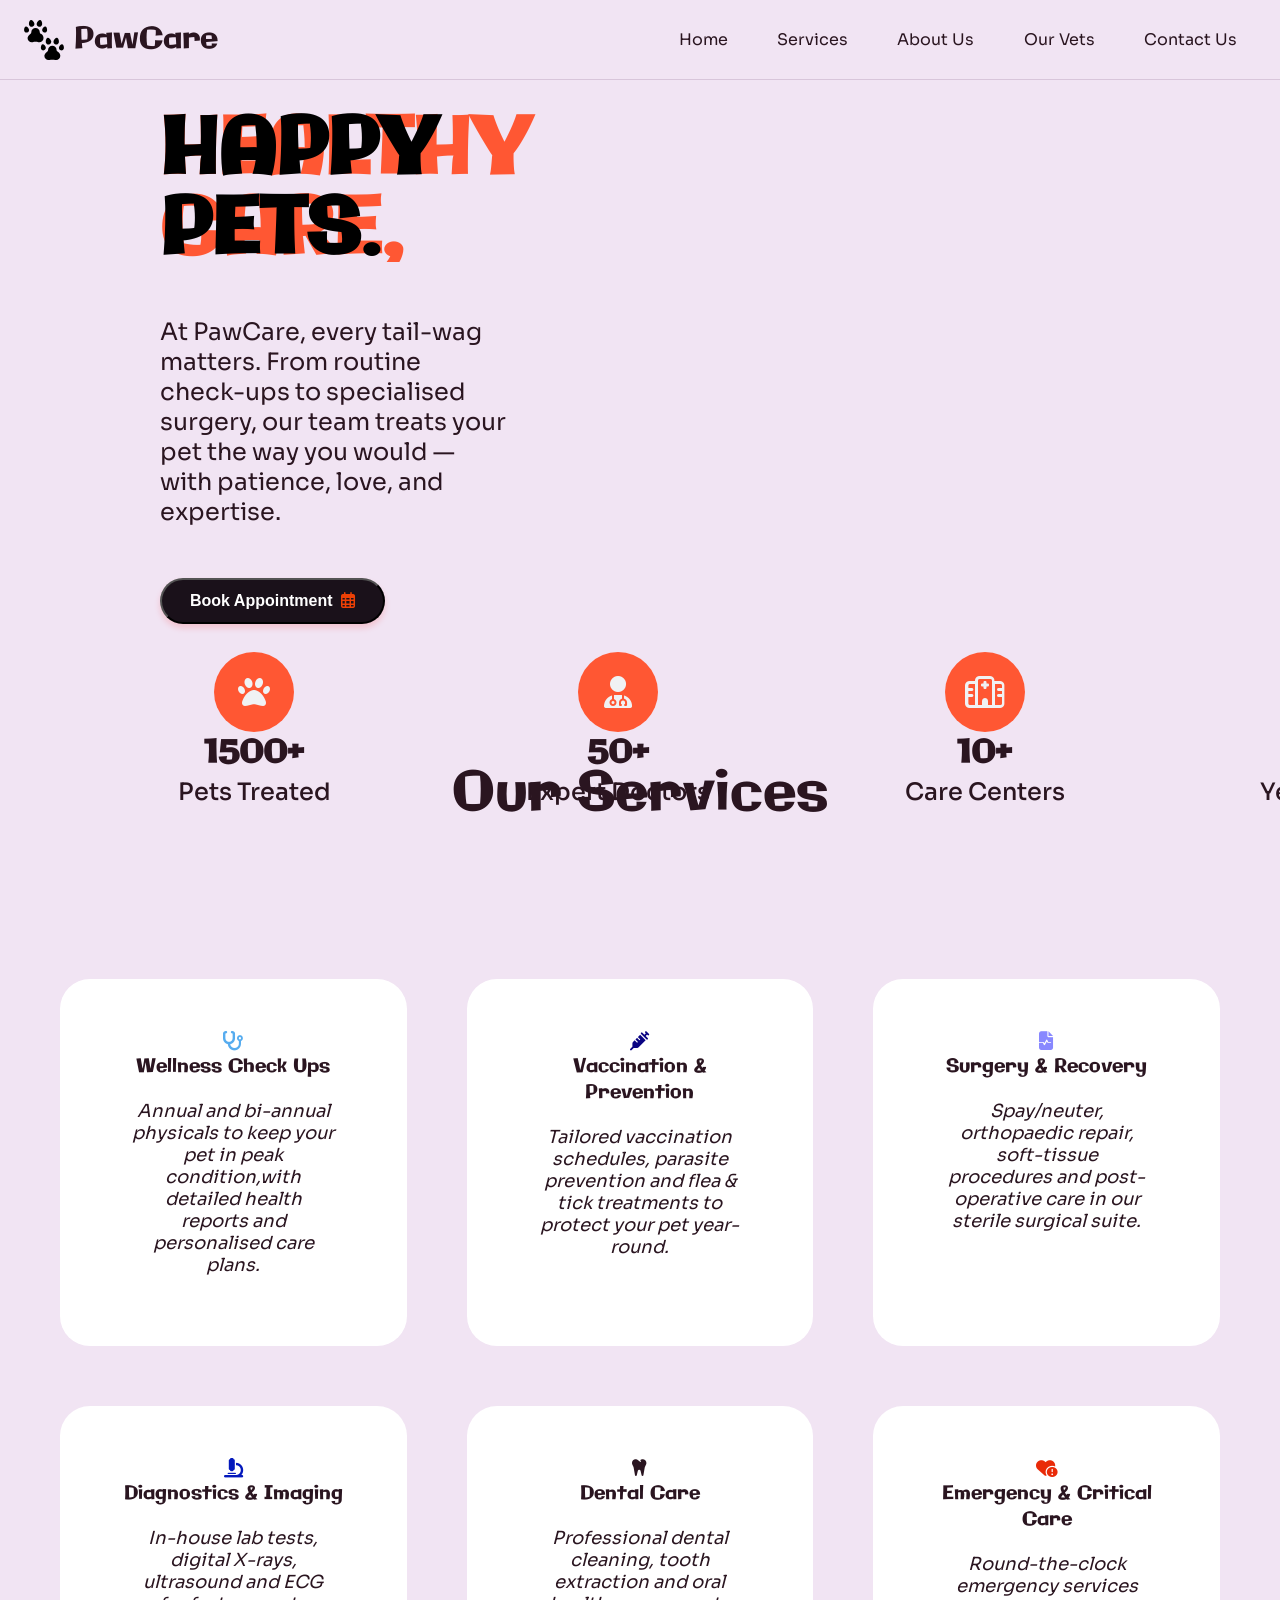
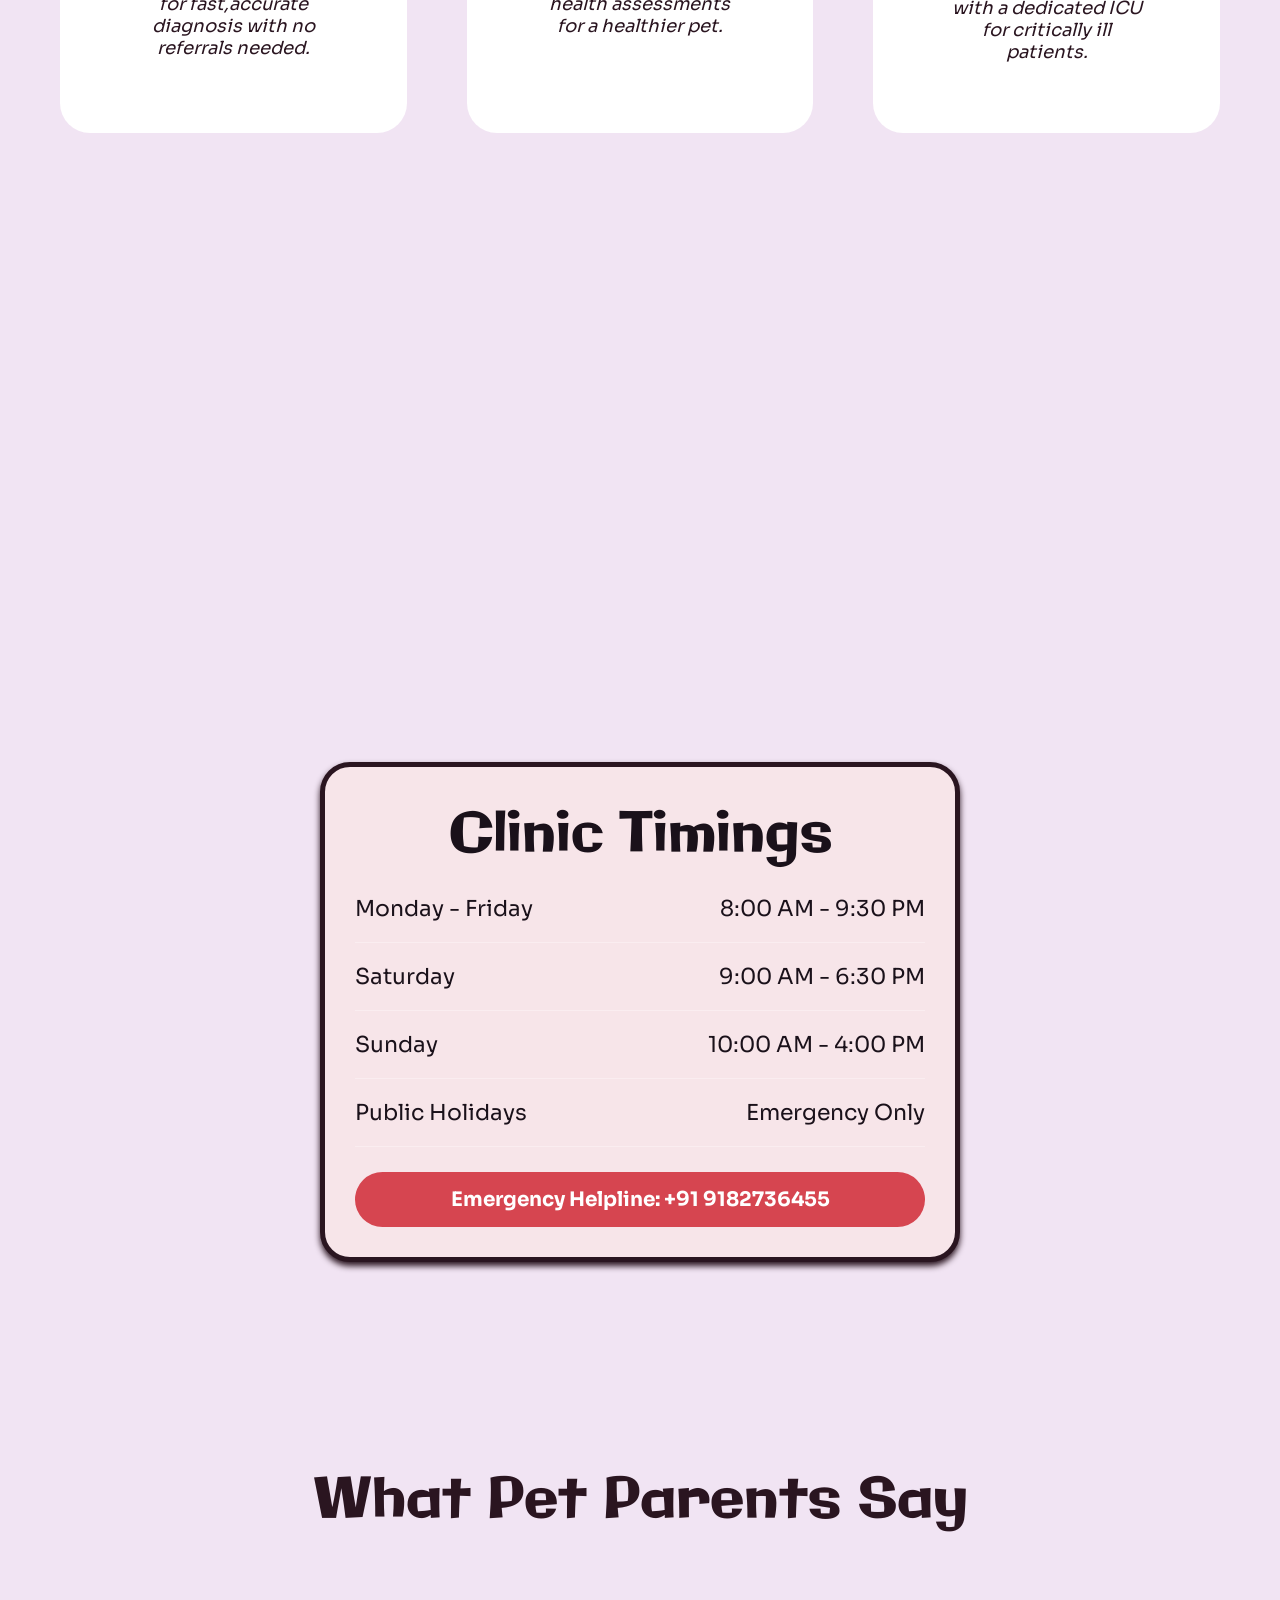
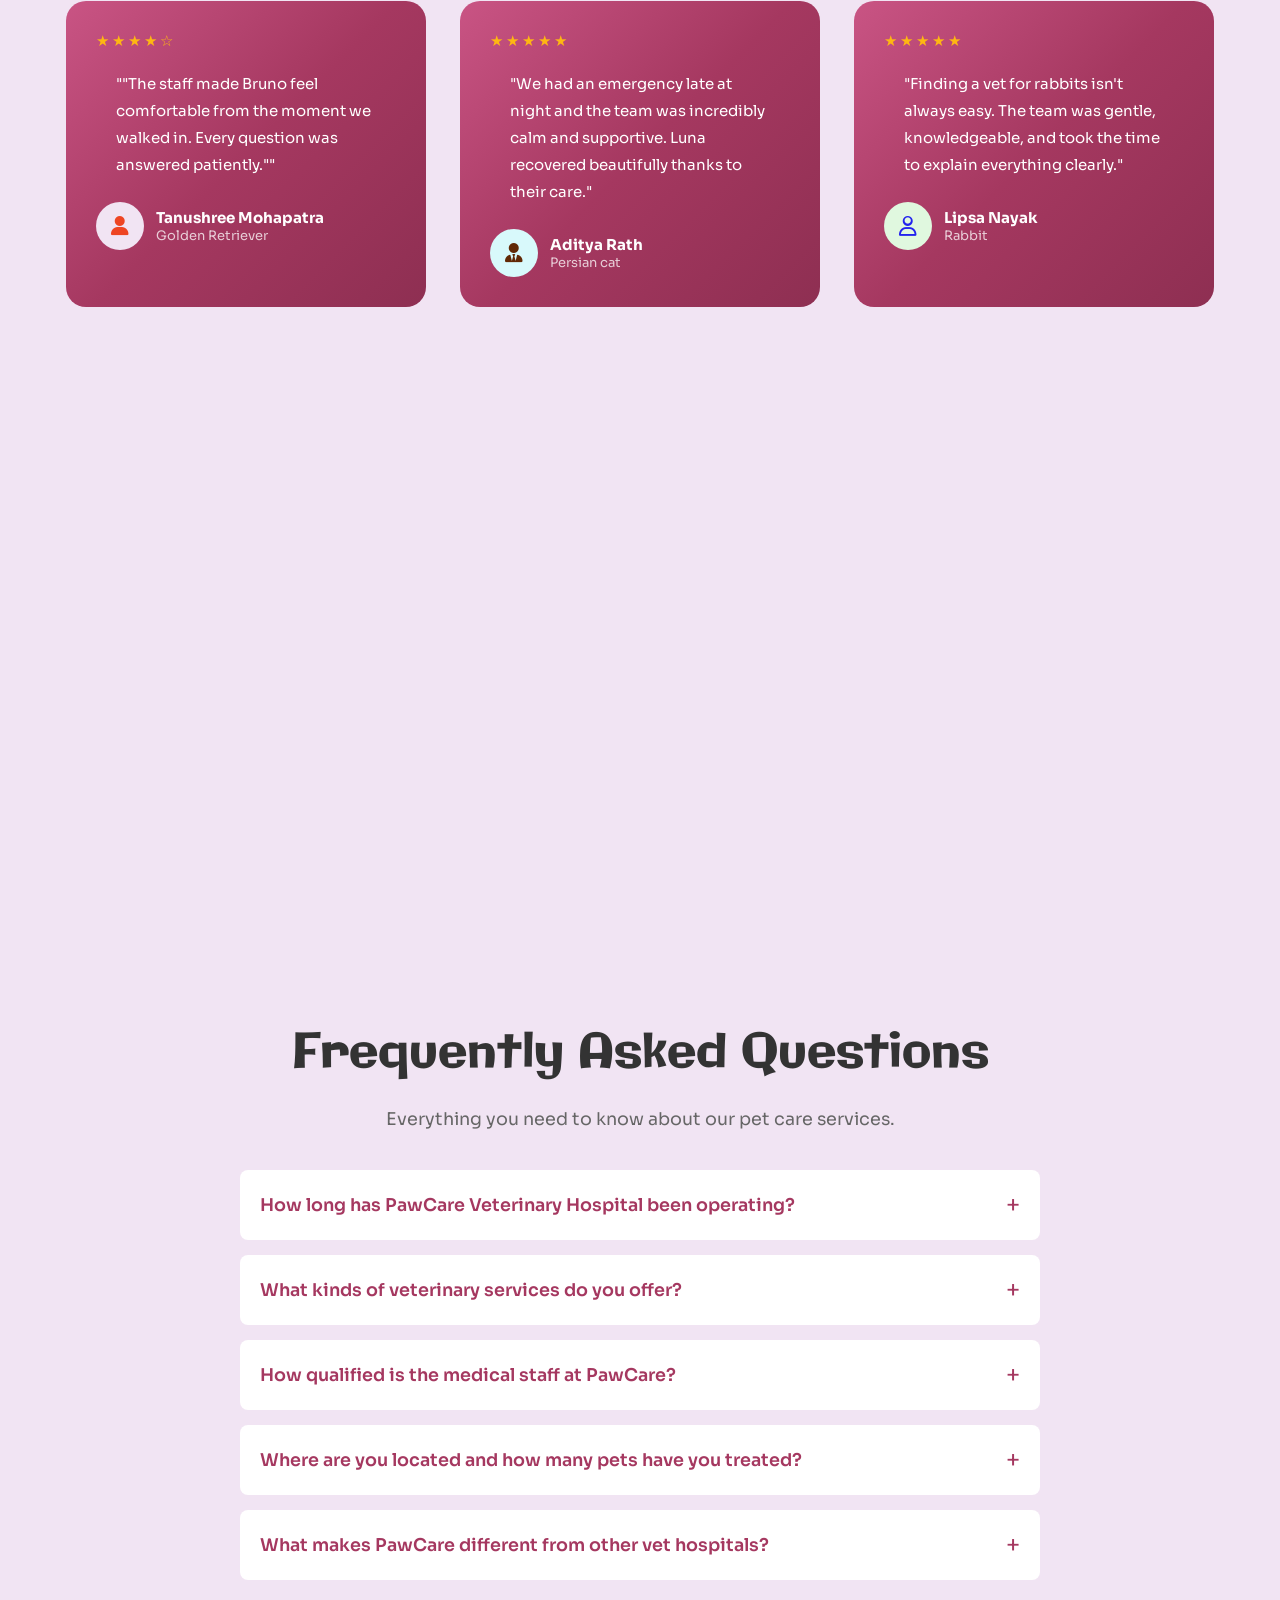
==== commit d306e80c: "replacing localStorage with sessionStorage in js helped playing the audio with every visit" ====
--- a/index.html
+++ b/index.html
@@ -4,7 +4,7 @@
     <meta charset="UTF-8">
     <meta name="viewport" content="width=device-width, initial-scale=1.0">
     <title>PawCare-Veterinary Clinic</title>
-    <!--<link rel="stylesheet" href="./style.css"> --> <link rel="stylesheet" href="./style.css?v=2.0">
+    <link rel="stylesheet" href="./style.css">
     <link rel="icon" href="./images/pawCareLogo2.png">
     <link rel="preconnect" href="https://fonts.googleapis.com">
     <link href="https://unpkg.com/aos@2.3.1/dist/aos.css" rel="stylesheet">
@@ -18,6 +18,9 @@
 </head>
 <body>
 
+    <!-- audio -->
+     <audio id="meowAudio" src="audio/meow-audio-2.mp3" preload="auto"></audio>
+
     <!-- preloader -->
 
     <div class="preloader">
@@ -142,7 +145,7 @@
     <main class="main">
 		<div class="mainleft">
 			<div class="mainlefttop">
-         <!--<a href="#" class="swap-link">
+         <a href="#" class="swap-link">
           <span class="text-wrapper">
             <span class="line text-front" style="display: flex; flex-direction: column;">
                 <span data-aos="fade-right" style="color: #ff5733;">Healthy</span>
@@ -153,37 +156,25 @@
                 <span>Pets.</span>  
             </span>
           </span>
-         </a> -->
-        <a href="#" class="swap-link">
-          <span class="text-wrapper">
-            <span class="line text-front" style="display: flex; flex-direction: column;">
-                <span data-aos="fade-right" style="color: #ff5733;">Healthy</span>
-                <span data-aos="fade-right" style="color: #ff5733;">care,</span>  
-            </span>
-            <span class="line text-back" style="display: flex; flex-direction: column;">
-                <span data-aos="fade-right">Happy</span>
-                <span data-aos="fade-right">Pets.</span>  
-            </span>
-          </span>
-        </a>
+         </a>
         
-        </div>  
-        <div data-aos="fade-right" class="mainleftmid">
-             At PawCare, every <span class="wagging-text">tail-wag</span> matters. From routine check-ups to specialised surgery, our team treats your pet the way you would — with patience, love, and expertise.
-        </div>
-        <div class="mainleftbtm">
-            <a href="appointment.html">
-                <button class="btn">
-                    <div class="btn-wrapper">
-                        <span>Book Appointment</span>
-                        <i class="fa-regular fa-calendar-days" style="color: rgb(237, 64, 5);"></i>                    
-                    </div>
-                </button>
+            </div>  
+            <div data-aos="fade-right" class="mainleftmid">
+                At PawCare, every <span class="wagging-text">tail-wag</span> matters. From routine check-ups to specialised surgery, our team treats your pet the way you would — with patience, love, and expertise.
+            </div>
+            <div class="mainleftbtm">
+                <a href="appointment.html">
+                    <button class="btn">
+                        <div class="btn-wrapper">
+                            <span>Book Appointment</span>
+                            <i class="fa-regular fa-calendar-days" style="color: rgb(237, 64, 5);"></i>                    
+                        </div>
+                    </button>
 
                     
-            </a>
+                </a>
             
-        </div>
+            </div>
 		</div>
         
 		<div class="mainright">
@@ -301,7 +292,7 @@
         <div data-aos="flip-right" data-aos-duration="1300" class="doctor-availability">Vets Team at PawCare</div>
         <div data-aos="flip-right" data-aos-duration="1300" class="doctor-availability-heading-responsive">Vets Team at PawCare</div>
         <div class="grid-container">
-    <div class="doc-wrapper" data-aos="flip-left" data-aos-duration="1600">
+    <div class="doc-wrapper" data-aos="flip-left" data-aos-duration="1800">
         <a href="ourvets.html#suchismita" class="doctor-card">
             <div class="card-img-wrap">
                 <img src="Images/General Practitioner.png" alt="Dr. Suchismita Singh">
@@ -313,7 +304,7 @@
         </a>
     </div>
     
-    <div class="doc-wrapper" data-aos="flip-right" data-aos-duration="1600">
+    <div class="doc-wrapper" data-aos="flip-right" data-aos-duration="1800">
         <a href="ourvets.html#pratik" class="doctor-card">
             <div class="card-img-wrap">
                 <img src="Images/Veterinary Surgeon.png" alt="Dr. Pratik Kumar Sahoo">
@@ -325,7 +316,7 @@
         </a>
     </div>
     
-    <div class="doc-wrapper" data-aos="flip-right" data-aos-duration="1600">
+    <div class="doc-wrapper" data-aos="flip-right" data-aos-duration="1800">
         <a href="ourvets.html#saswatee" class="doctor-card">
             <div class="card-img-wrap">
                 <img src="Images/Veterinary Dentist.png" alt="Dr. Saswatee Mishra">
@@ -337,7 +328,7 @@
         </a>
     </div>
     
-    <div class="doc-wrapper" data-aos="flip-left" data-aos-duration="1600">
+    <div class="doc-wrapper" data-aos="flip-left" data-aos-duration="1800">
         <a href="ourvets.html#pratyus" class="doctor-card">
             <div class="card-img-wrap">
                 <img src="Images/Exotic Pet Specialist.png" alt="Dr. Pratyus Patnaik">
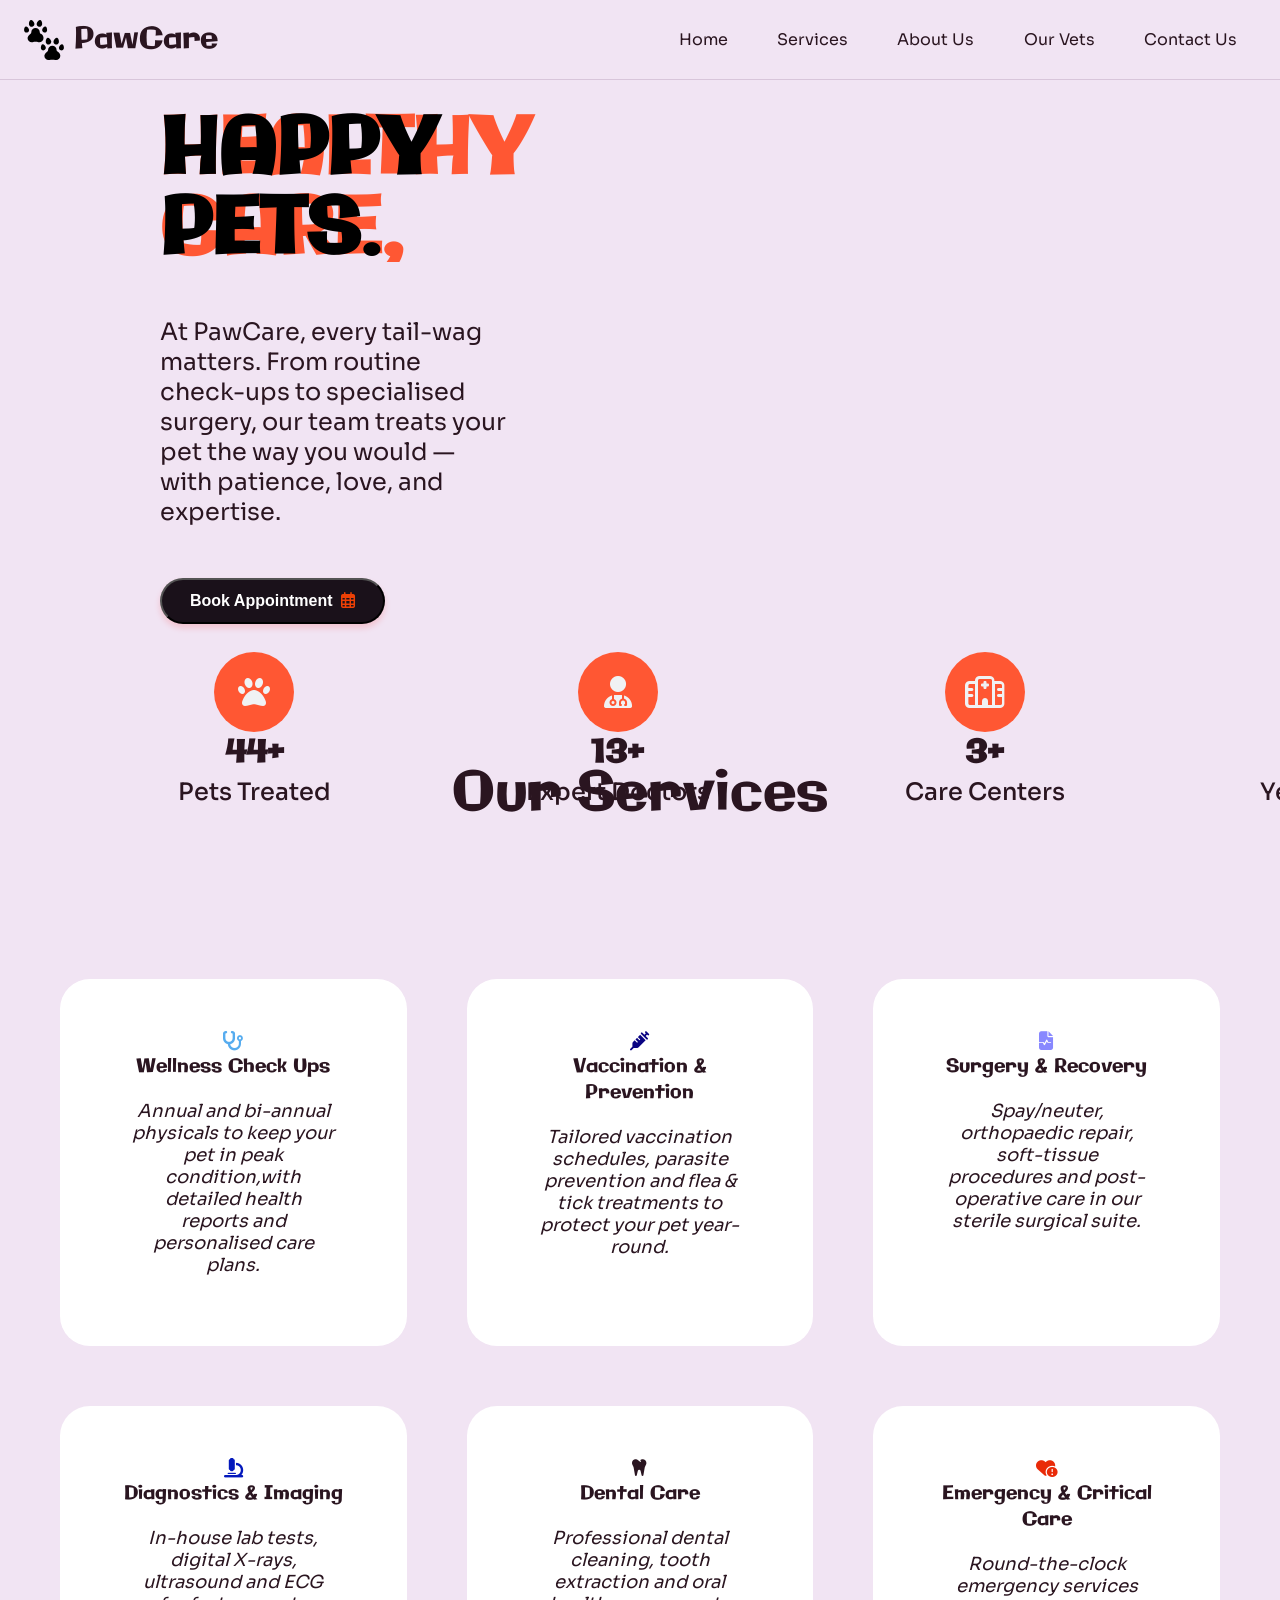
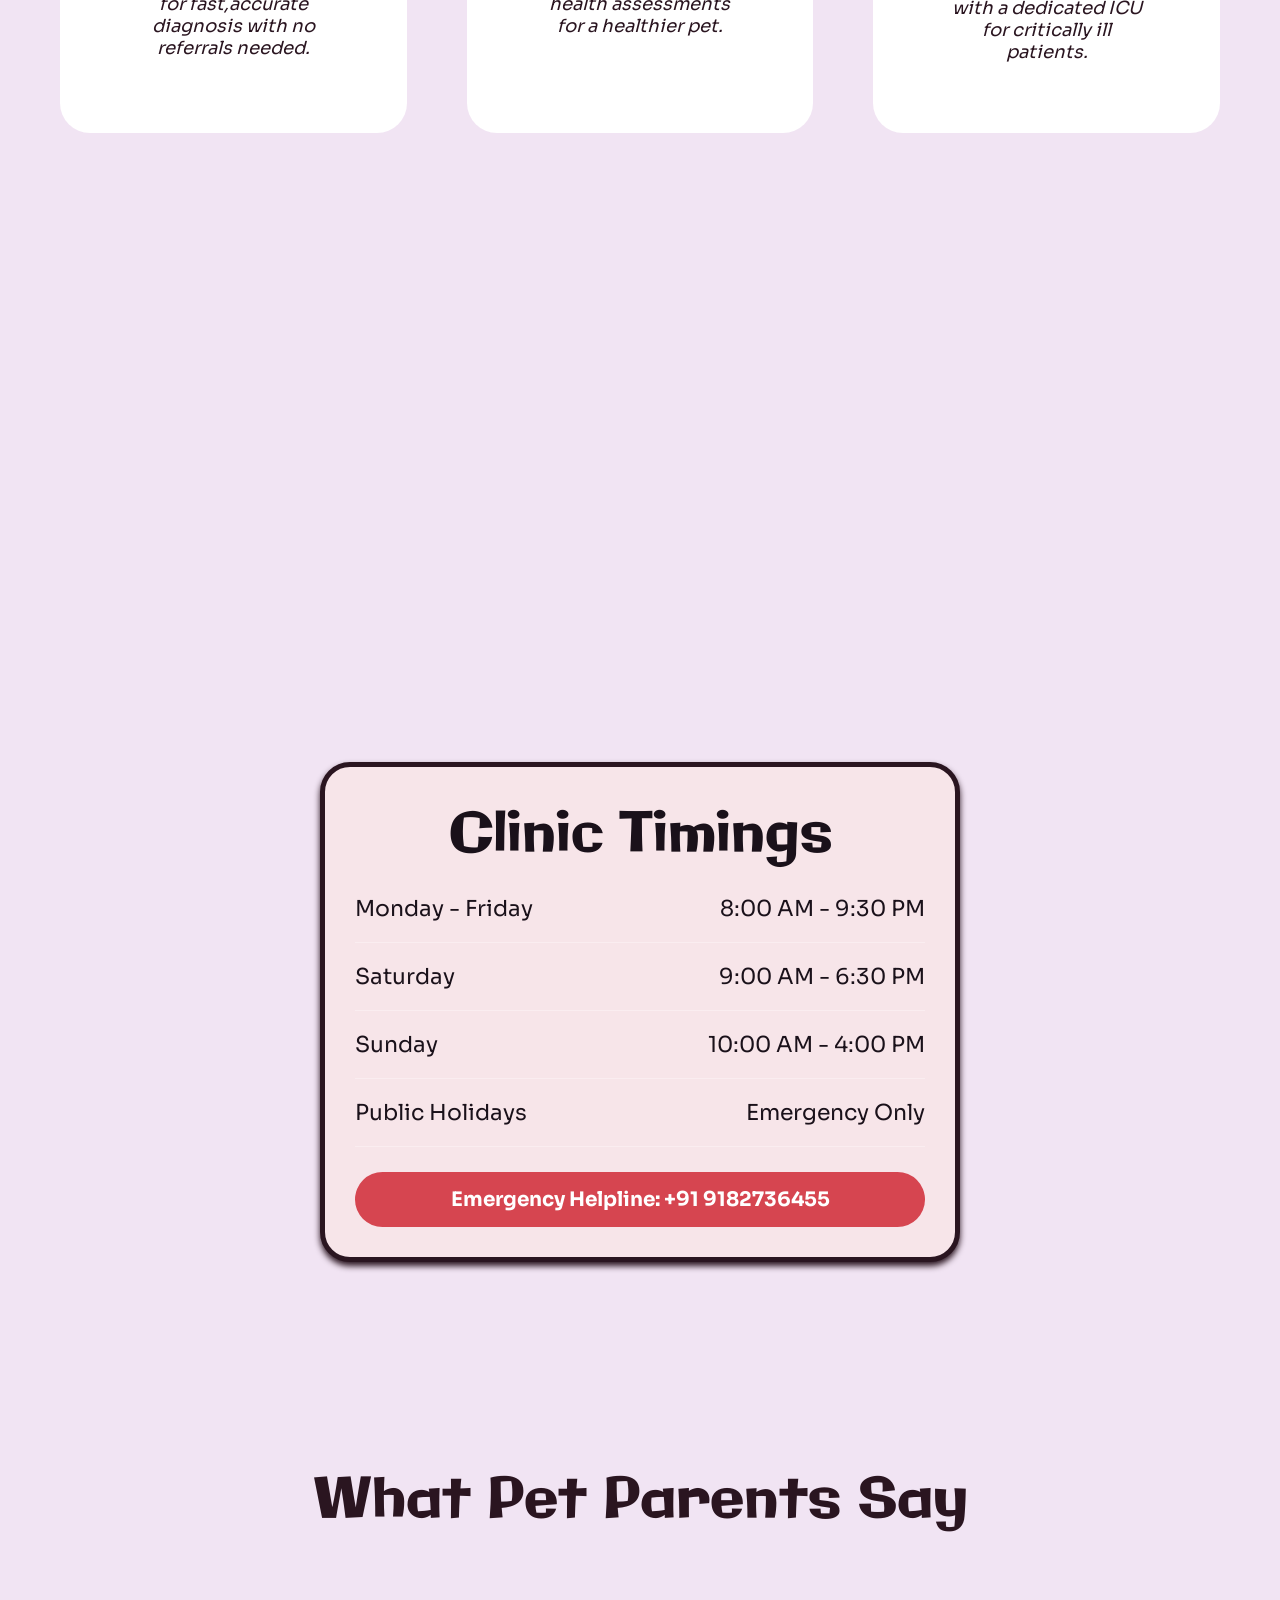
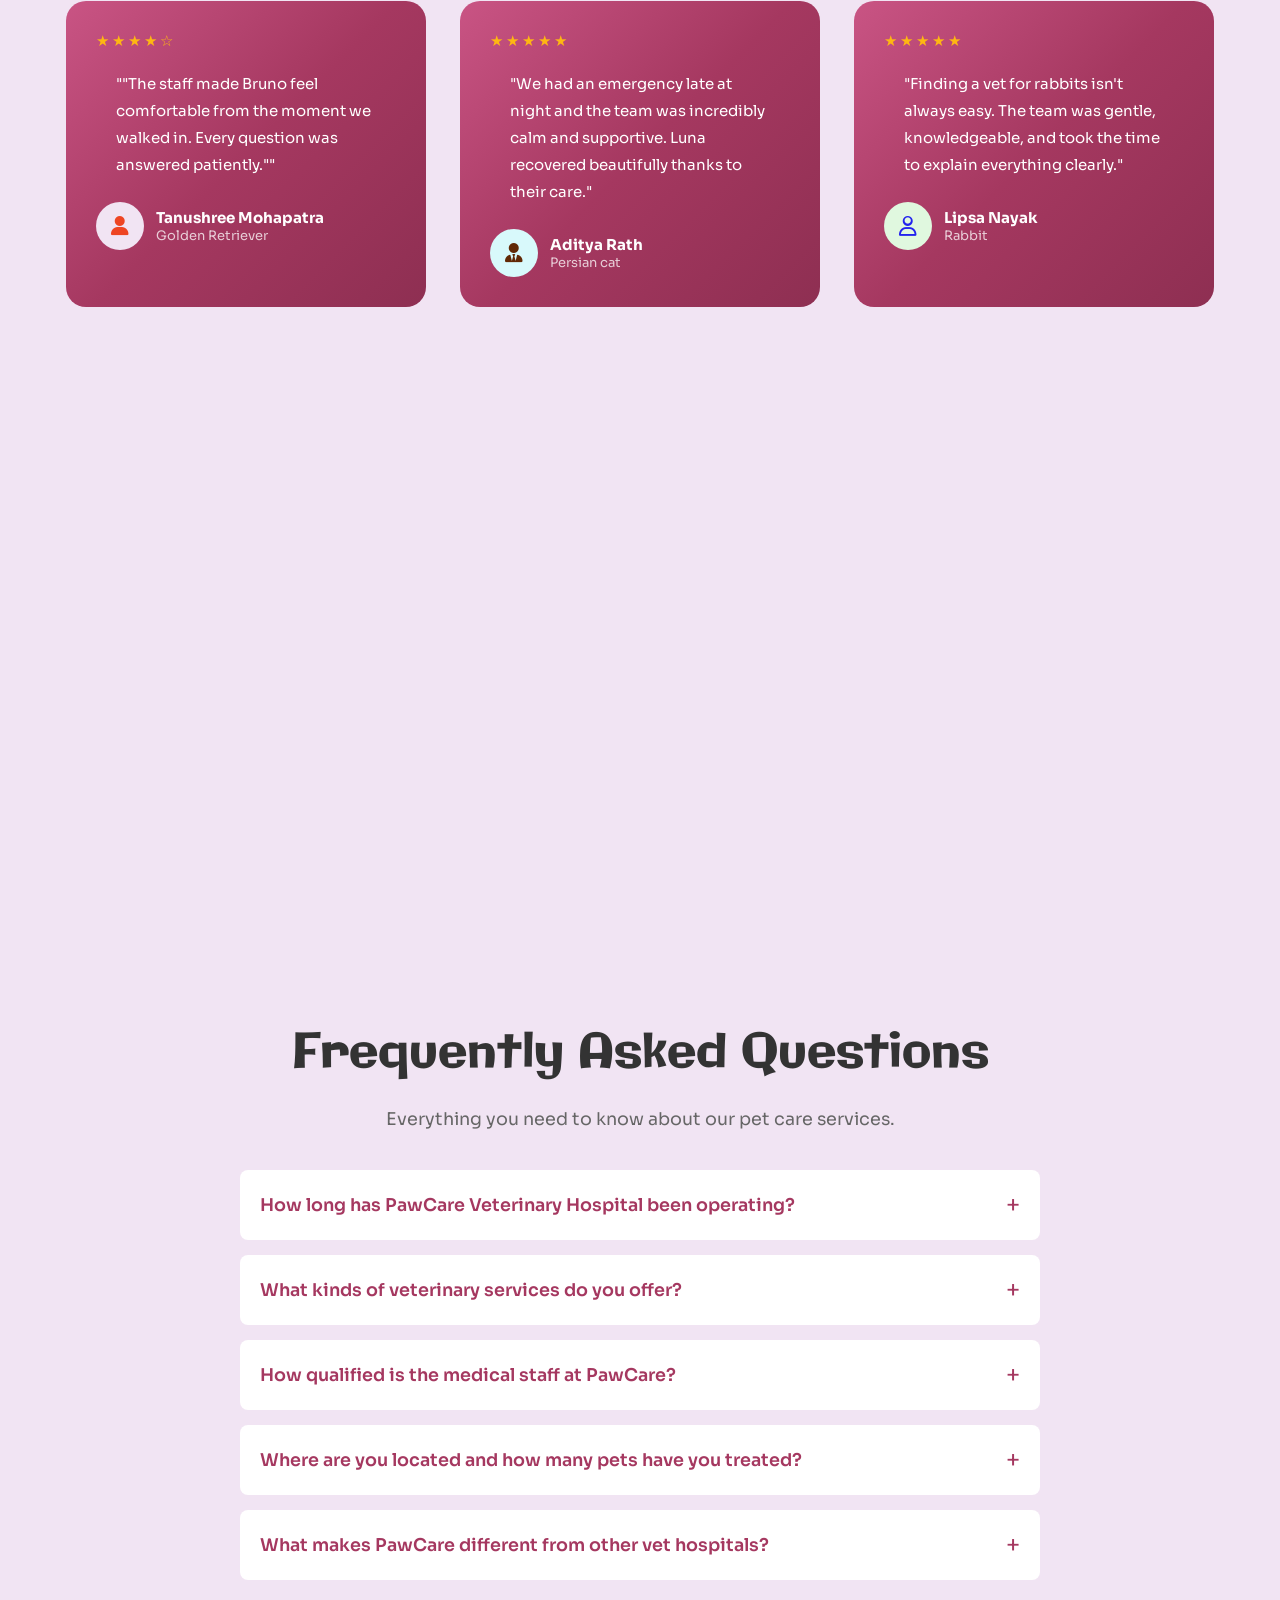
==== commit eea868f3: "incrementing values to quick-review section added using js and setTimeInterval trick" ====
--- a/index.html
+++ b/index.html
@@ -226,22 +226,22 @@
         <div class="footer-info">
             <div data-aos="fade-left" data-aos-duration="1200" class="info-box">
               <div class="info-bubble" id="info-bubble-1"><i class="fa-solid fa-paw fa-2x" style="color: rgb(240, 242, 244);"></i></div>
-              <div class="info-val">1500+</div>
+              <div id="pets-num" class="info-val">1500+</div>
               <div class="info-text">Pets Treated</div>
             </div>
             <div data-aos="fade-left" data-aos-duration="1200" class="info-box">
                <div class="info-bubble" id="info-bubble-2"><i class="fa-solid fa-user-doctor fa-2x" style="color: rgb(240, 242, 244);"></i></div>
-               <div class="info-val">50+</div>
+               <div id="doctors-num" class="info-val">50</div>
                <div class="info-text">Expert Doctors</div>
             </div>
             <div data-aos="fade-right" data-aos-duration="1200" class="info-box">
                <div class="info-bubble" id="info-bubble-3"><i class="fa-regular fa-hospital fa-2x" style="color: rgb(240, 242, 244);"></i></div>
-               <div class="info-val">10+</div>
+               <div id="centers-num" class="info-val">10+</div>
                <div class="info-text">Care Centers</div>
         </div>
         <div data-aos="fade-right" data-aos-duration="1200" class="info-box">
             <div class="info-bubble" id="info-bubble-4"><i class="fa-regular fa-heart fa-2x fa-beat" style="color: rgb(240, 242, 244);"></i></div>
-            <div class="info-val">20+</div>
+            <div id="years-num" class="info-val">20+</div>
             <div class="info-text">Years of Trust</div>
         </div>
     </div>
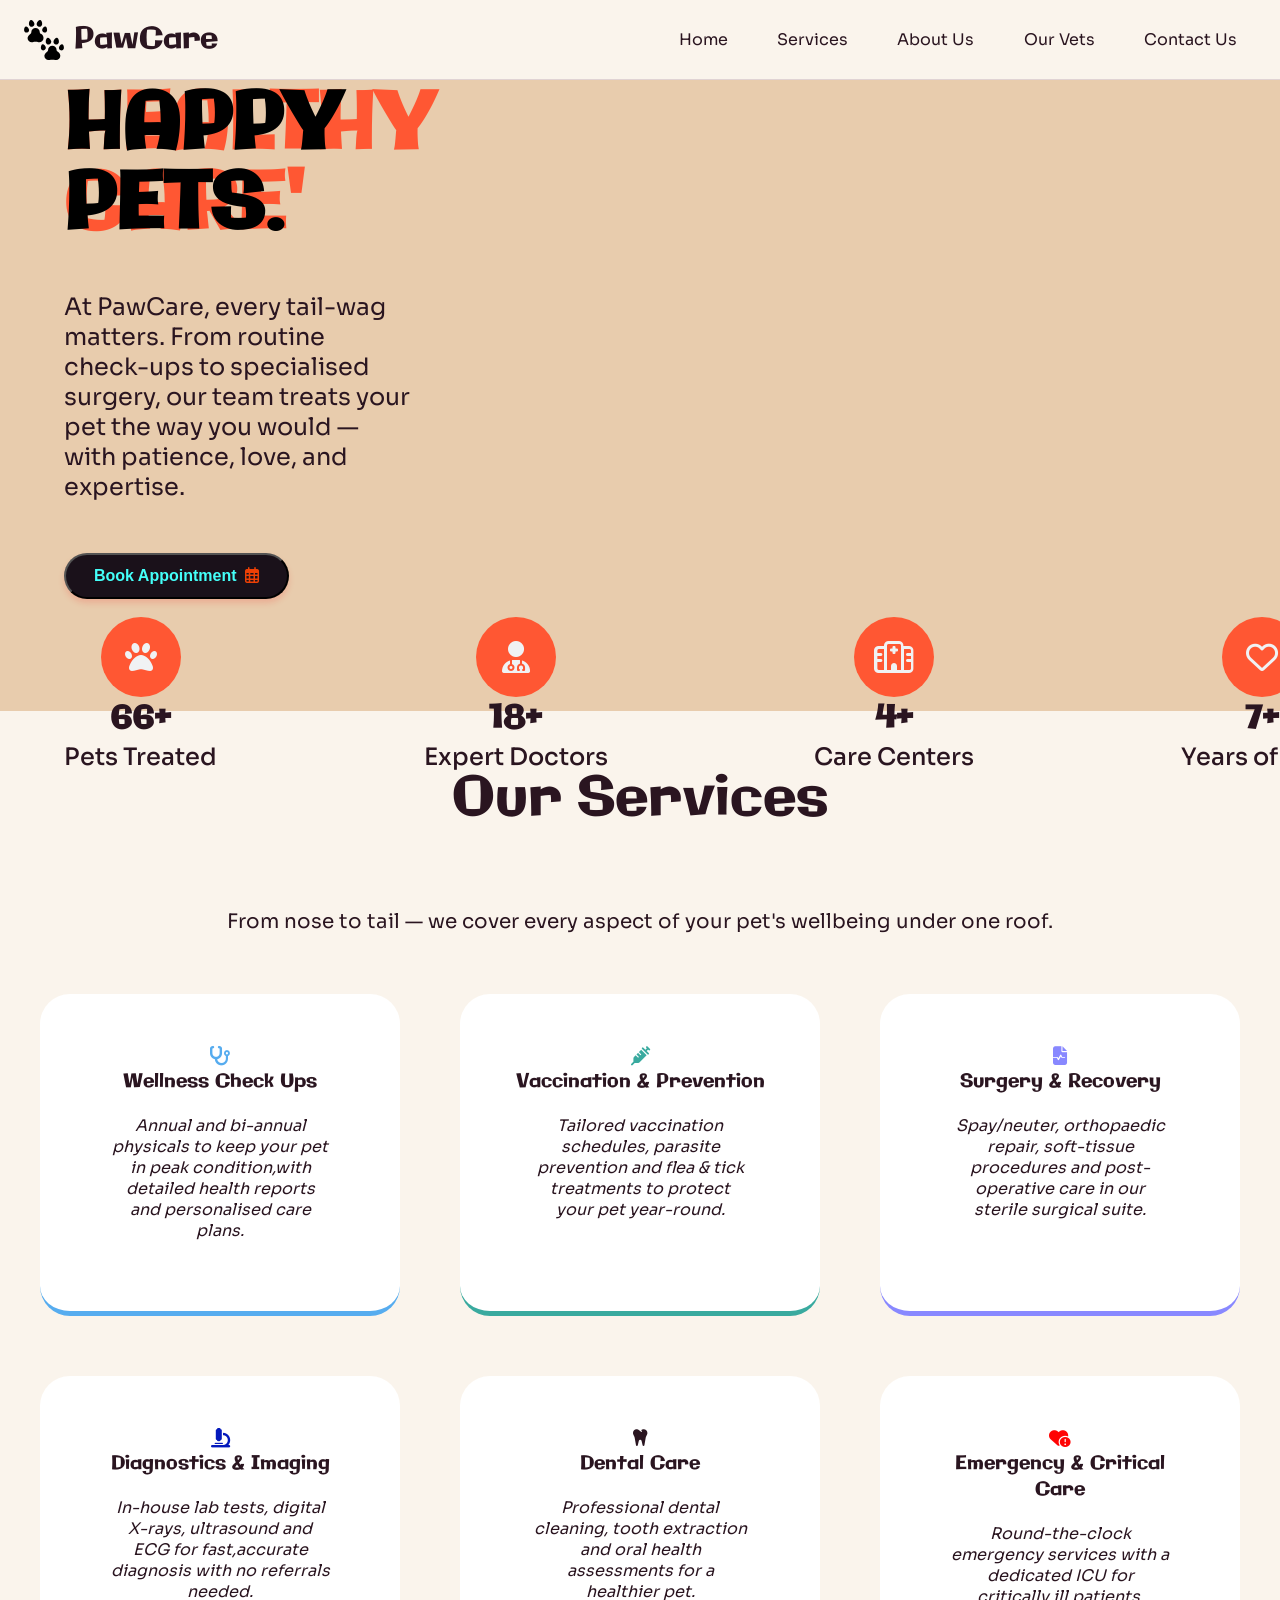
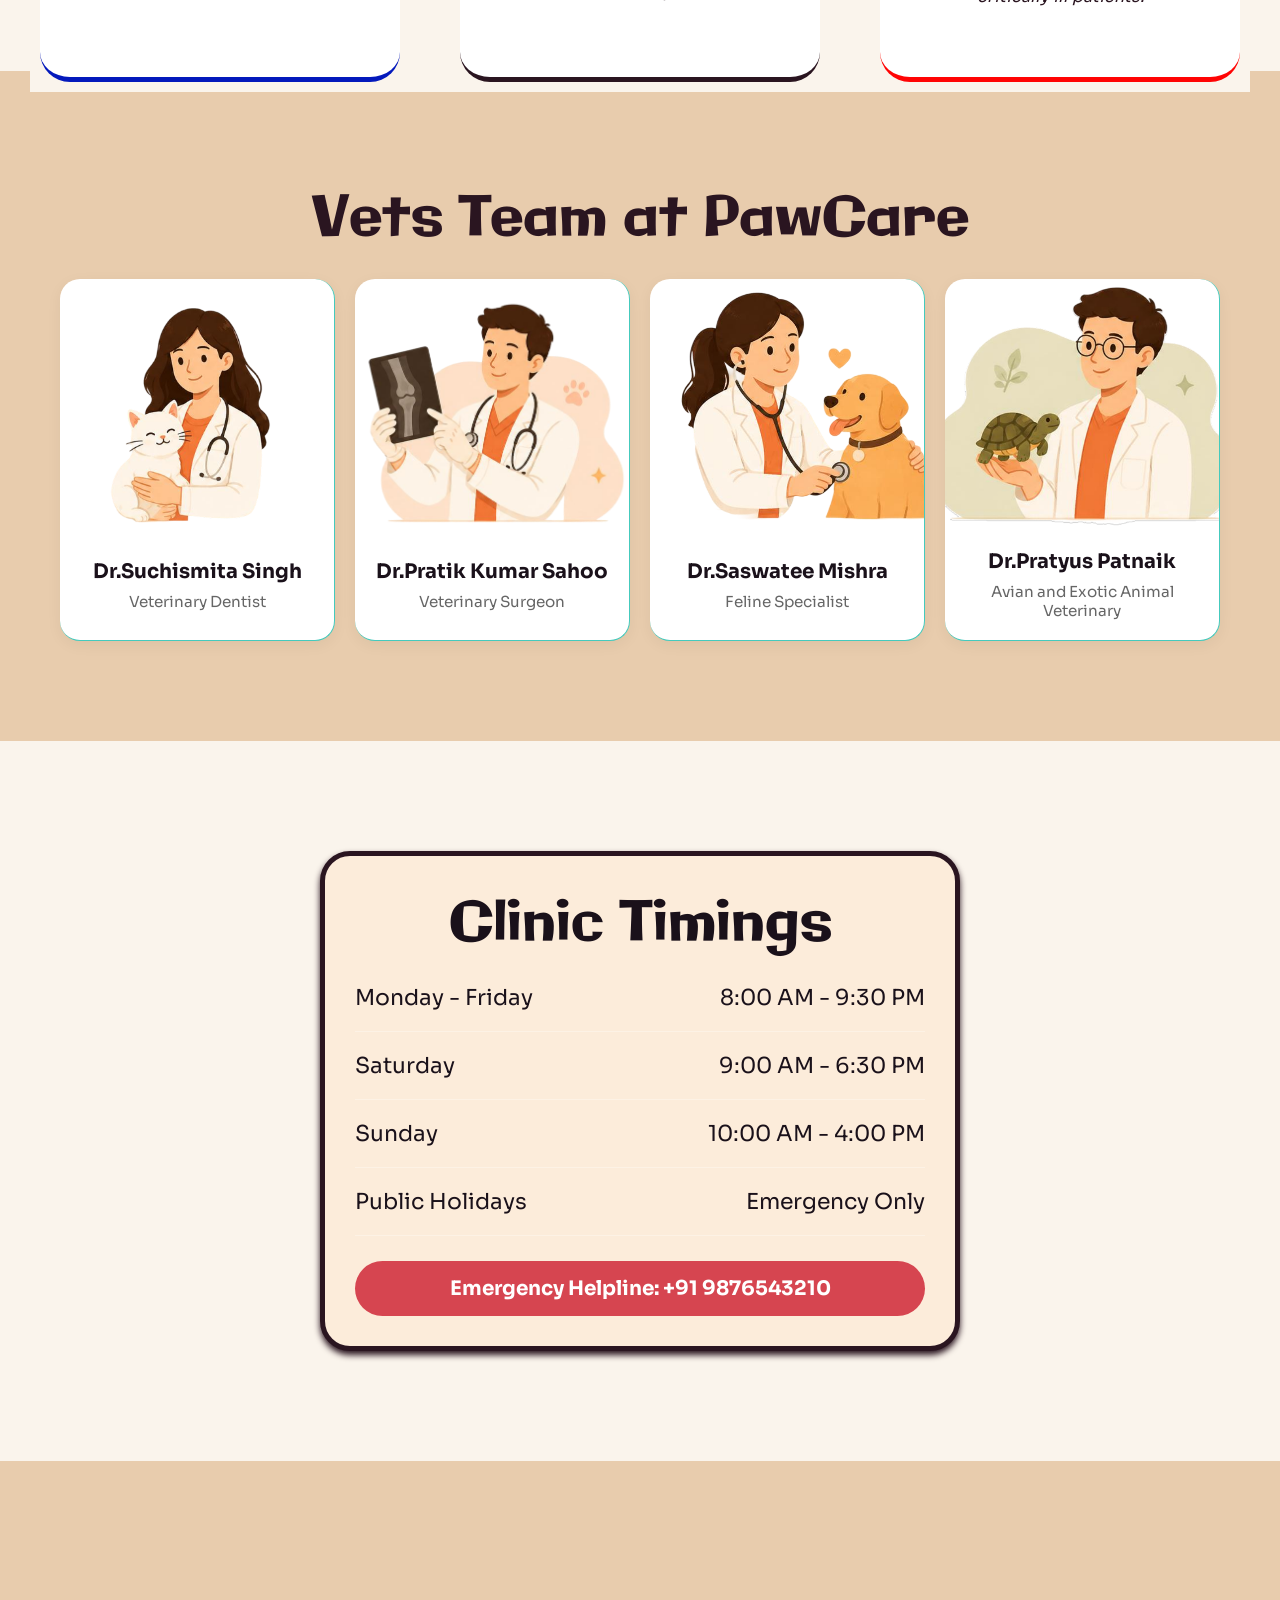
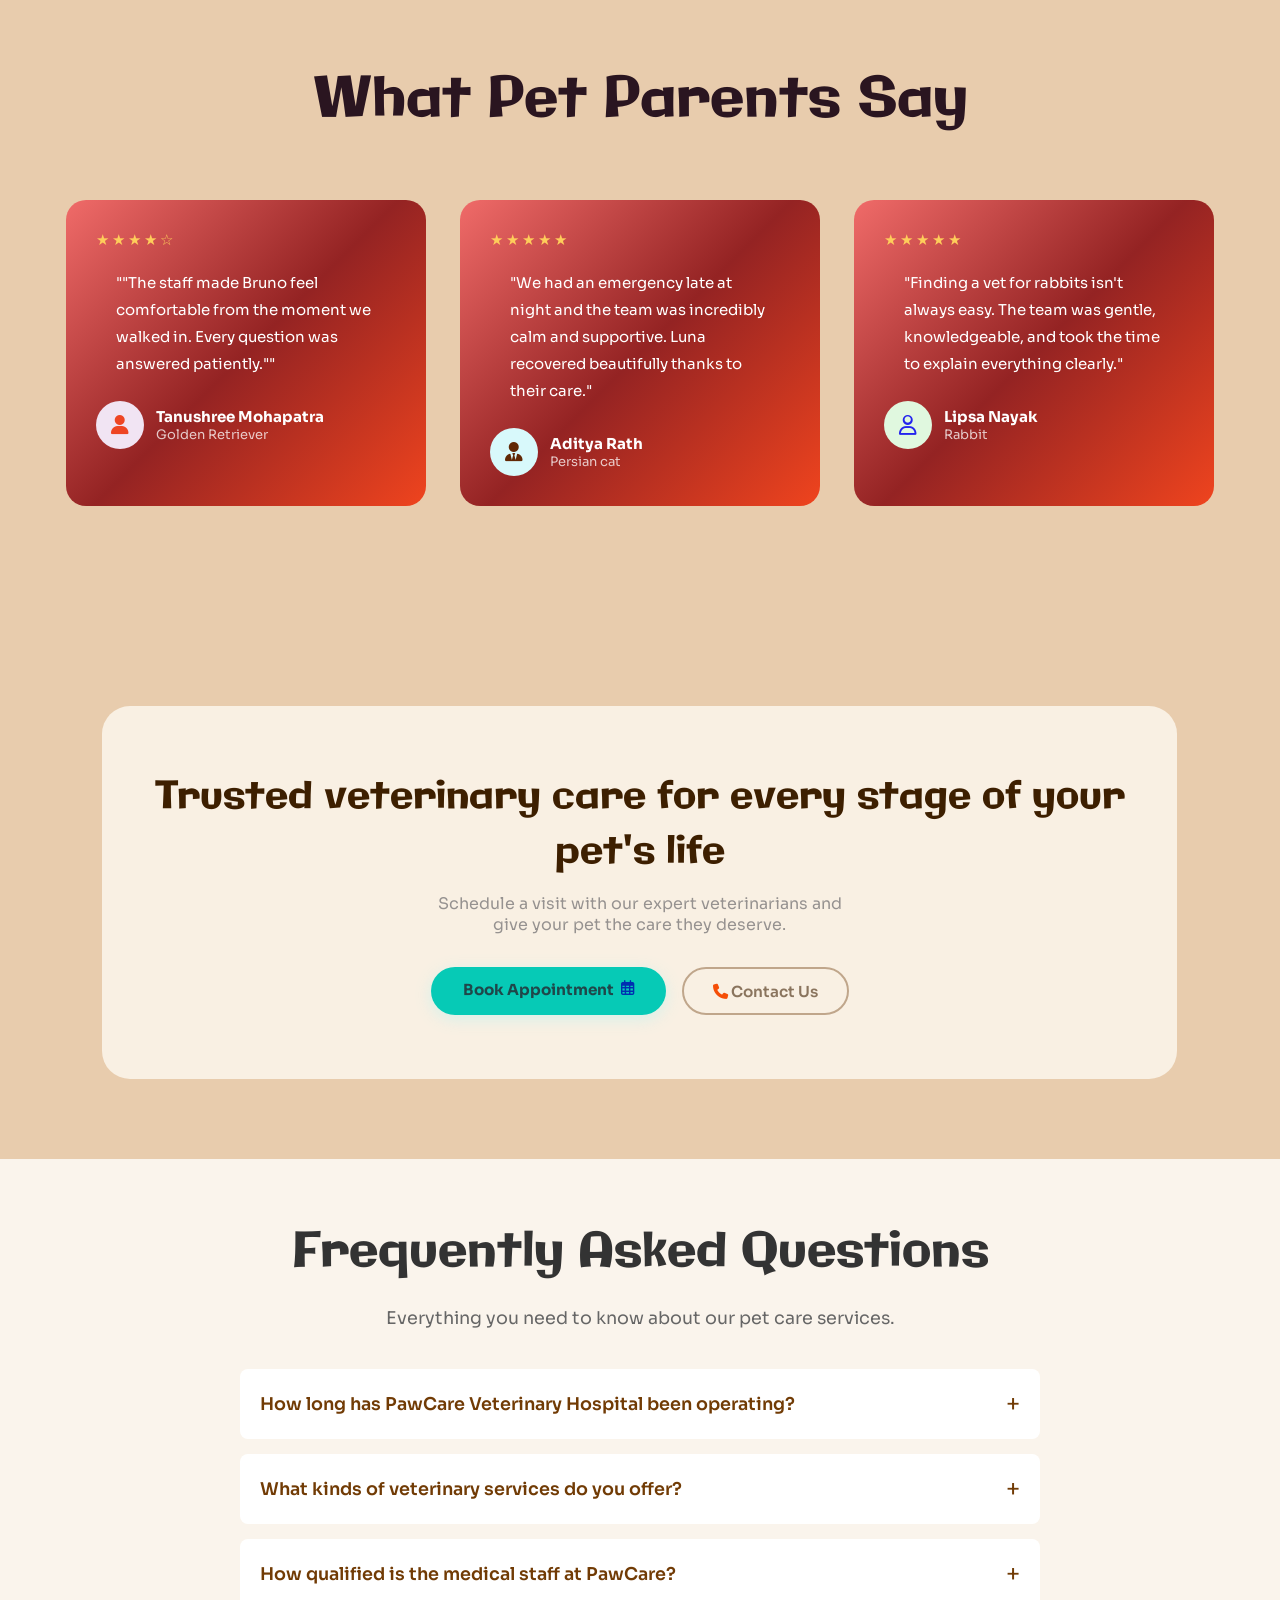
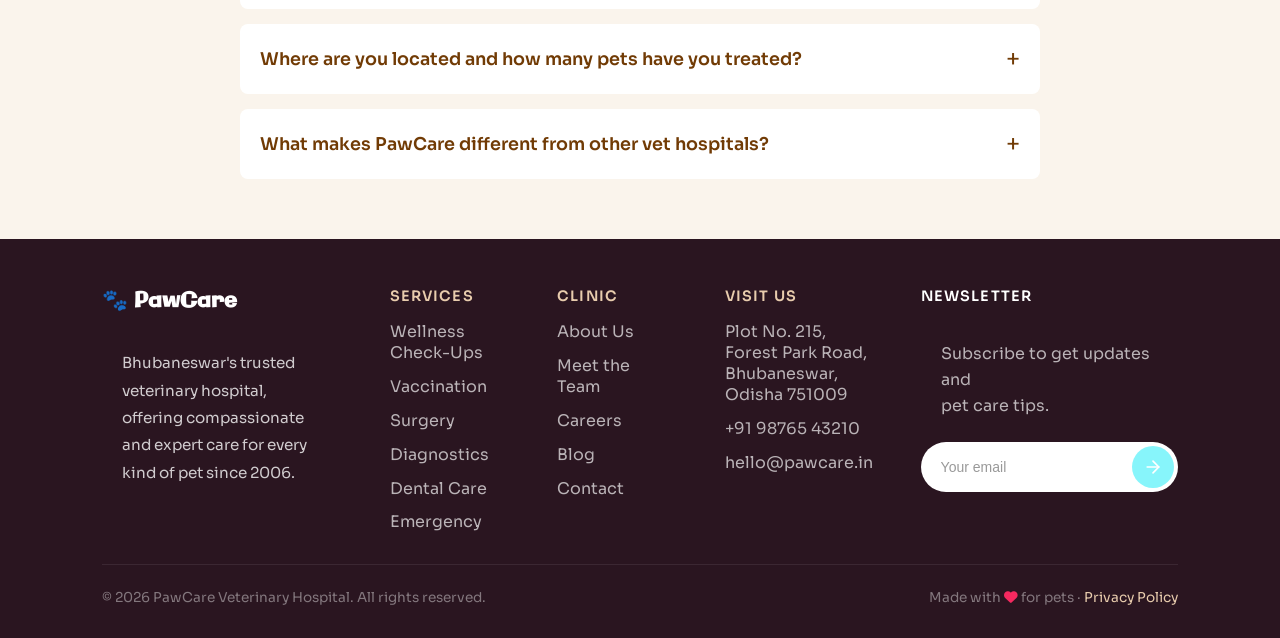
==== commit 64ea4693: "footer changes wrt theme" ====
--- a/index.html
+++ b/index.html
@@ -149,7 +149,7 @@
           <span class="text-wrapper">
             <span class="line text-front" style="display: flex; flex-direction: column;">
                 <span data-aos="fade-right" style="color: #ff5733;">Healthy</span>
-                <span data-aos="fade-right" style="color: #ff5733;">care,</span>  
+                <span data-aos="fade-right" style="color: #ff5733;">care'</span>  
             </span>
             <span data-aos="fade-right" class="line text-back" style="display: flex; flex-direction: column;">
                 <span>Happy</span>
@@ -256,37 +256,38 @@
         </div>
         
         <div class="container">
-            <div class="box left" onclick="window.location.href='services.html#wellness';" style="cursor: pointer;">
+            <div class="box left wellness" onclick="window.location.href='services.html#wellness';" style="cursor: pointer;">
                 <big><i class="fa-solid fa-stethoscope" style="color: rgb(86, 172, 239);"></i></big>
                 <h3>Wellness Check Ups</h3>
                 <p><i>Annual and bi-annual physicals to keep your pet in peak condition,with detailed health reports and personalised care plans.</i></p>
             </div>
-            <div class="box up" onclick="window.location.href='services.html#vaccination';" style="cursor: pointer;">
-                <big><i class="fa-solid fa-syringe fa-shake" style="color: rgb(9, 3, 130); --fa-animation-duration: 3s;"></i></big>
+            <div class="box up vaccination" onclick="window.location.href='services.html#vaccination';" style="cursor: pointer;">
+                <big><i class="fa-solid fa-syringe fa-shake" style="color: #39aa9f; --fa-animation-duration: 3s;"></i></big>
                 <h3>Vaccination & Prevention</h3>
                 <p><i>Tailored vaccination schedules, parasite prevention and flea & tick treatments to protect your pet year-round.</i></p>
             </div>
-            <div class="box left" onclick="window.location.href='services.html#surgery';" style="cursor: pointer;">
+            <div class="box left surgery" onclick="window.location.href='services.html#surgery';" style="cursor: pointer;">
                 <big><i class="fa-solid fa-file-waveform fa-flip" style="color: rgb(136, 136, 255); --fa-animation-duration: 1.5s;"></i></big>
                 <h3>Surgery & Recovery</h3>
                 <p><i>Spay/neuter, orthopaedic repair, soft-tissue procedures and post-operative care in our sterile surgical suite.</i></p>
             </div>
-            <div class="box right" onclick="window.location.href='services.html#diagnostics';" style="cursor: pointer;">
+            <div class="box right diagnostics" onclick="window.location.href='services.html#diagnostics';" style="cursor: pointer;">
                 <big><i class="fa-solid fa-microscope fa-bounce" style="color: rgb(4, 25, 188);--fa-animation-duration: 2.5s;"></i></big>
                 <h3>Diagnostics & Imaging</h3>
                 <p><i>In-house lab tests, digital X-rays, ultrasound and ECG for fast,accurate diagnosis with no referrals needed.</i></p>
             </div>
-            <div class="box down" onclick="window.location.href='services.html#dental';" style="cursor: pointer;">
+            <div class="box down dental" onclick="window.location.href='services.html#dental';" style="cursor: pointer;">
                 <big><i class="fa-solid fa-tooth fa-beat" style="--fa-animation-duration: 3s;"></i></big>
                 <h3>Dental Care</h3>
                 <p><i>Professional dental cleaning, tooth extraction and oral health assessments for a healthier pet.</i></p>
             </div>
-            <div class="box right" onclick="window.location.href='services.html#emergency';" style="cursor: pointer;">
-                <big><i class="fa-solid fa-heart-circle-exclamation fa-beat-fade" style="color: rgb(233, 42, 8);"></i></big>
+            <div class="box right emergency" onclick="window.location.href='services.html#emergency';" style="cursor: pointer;">
+                <big><i class="fa-solid fa-heart-circle-exclamation fa-beat-fade" style="color: rgb(255, 4, 4);"></i></big>
                 <h3>Emergency & Critical Care</h3>
                 <p><i>Round-the-clock emergency services with a dedicated ICU for critically ill patients.</i></p>
             </div>
         </div>
+    </main>    
 
       <main id="main3">
         <div data-aos="flip-right" data-aos-duration="1300" class="doctor-availability">Vets Team at PawCare</div>
@@ -339,8 +340,11 @@
             </div>
         </a>
     </div>
-</div>
-        <div data-aos="zoom-in-up" data-aos-duration="1300" class="timing-box">
+ </div>
+</main>
+
+<main id="main4">
+    <div data-aos="zoom-in-up" data-aos-duration="1300" class="timing-box">
             <div class="clinic-timing">Clinic Timings</div>
             <div class="clinic-timing-responsive">Clinic Timings</div>
             <div class="row">
@@ -360,10 +364,12 @@
                 <span>Emergency Only</span>
             </div>
             <div class="helpline">
-                Emergency Helpline: +91 9182736455
-            </div>
-        </div>
-    </main>
+                Emergency Helpline: +91 9876543210
+            </div>
+        </div>
+</main>
+        
+    
 
 
 <!-- section 3 -->
@@ -384,7 +390,7 @@
                 </div>
             </div>
         
-            <div data-aos="zoom-in-up" data-aos-duration="1400" class="testimonial-card">
+            <div data-aos="zoom-in-down" data-aos-duration="1400" class="testimonial-card">
                 <div class="stars">★★★★★</div>
                 <p>"We had an emergency late at night and the team was incredibly calm and supportive. Luna recovered beautifully thanks to their care."</p>
                 <div class="reviewer">
@@ -422,7 +428,7 @@
                 <i class="fa-regular fa-calendar-days" style="color: rgb(0, 47, 177);"></i>
             </div> 
         </a>
-        <a href="tel:+919876543210" class="btn-outline-white"><i class="fa-solid fa-phone fa-shake" style="color: rgb(239, 253, 158);"></i> Contact Us</a>
+        <a href="contact.html" class="btn-outline-white"><i class="fa-solid fa-phone fa-shake" style="color: rgb(245, 78, 7);"></i> Contact Us</a>
     </div>
 </div>
 
@@ -442,7 +448,7 @@
           <span class="faq-icon">+</span>
         </button>
         <div class="faq-answer">
-          <p>Since 2006, PawCare Veterinary Hospital has been Bhubaneswar’s trusted partner in pet wellness. For over a decade, we have been dedicated to delivering compassionate, expert care for every stage of your pet's life.</p>
+          <p>It's been more than 50 years, PawCare Veterinary Hospital has been Bhubaneswar’s trusted partner in pet wellness. We have been dedicated to delivering compassionate, expert care for every stage of your pet's life.</p>
         </div>
       </div>
 
@@ -464,7 +470,7 @@
           <span class="faq-icon">+</span>
         </button>
         <div class="faq-answer">
-          <p>Our team consists of over 50 expert doctors who are highly trained in veterinary medicine. We believe that every tail-wag and purr matters, and our staff treats your beloved companions exactly how you would—with infinite patience, love, and professional expertise.</p>
+          <p>Our team consists of over 120 expert doctors who are highly trained in veterinary medicine. We believe that every tail-wag and purr matters, and our staff treats your beloved companions exactly how you would—with infinite patience, love, and professional expertise.</p>
         </div>
       </div>
 
@@ -475,7 +481,7 @@
           <span class="faq-icon">+</span>
         </button>
         <div class="faq-answer">
-          <p>We operate 10+ state-of-the-art care centers across the region. Over the years, our experienced team has successfully treated more than 1,500 pets.</p>
+          <p>We operate 90+ state-of-the-art care centers across the region. Over the years, our experienced team has successfully treated more than 900 pets.</p>
         </div>
       </div>
 
@@ -495,7 +501,7 @@
 <!-- FAQ Section -->
 
      <!--footer-->
-     <footer data-aos="flip-up" data-aos-duration="1200" style="background-color: #2a1520;">
+     <footer style="background-color: #2a1520;">
         <div class="footer-grid">
             <div class="footer-brand">
                 <a href="#" class="footer-logo">🐾 PawCare</a>
--- a/style.css
+++ b/style.css
@@ -13,15 +13,22 @@
   --wt-l:700;
   --wt-m:500;
   --wt-s:400;
+
+  --bg-color: #e8ccad;
+  --bg-white: #faf4ec;
+  --bg-blue: #08f6f6;
+  --bg-orange: #ff5733;
+  --bg-text-color: #3d1f00;
 }
 body{
   font-family: var(--font-s) ;
-  background-color: #f1e4f3;
+  background-color: var(--bg-color);
   color: #2a1520;
   overflow-x: hidden;
 }
 html {
   scroll-behavior: smooth;
+  overflow-x: hidden;
   
 }
 .preloader{
@@ -36,9 +43,6 @@
     box-sizing: border-box;
 }
 .bird{
-    border-top: 2px solid #f1e4f3;
-    border-right: 2px solid #f1e4f3;
-    border-left: 2px solid #f1e4f3;
     display: flex;
     justify-content: center;
     align-items: center;
@@ -56,9 +60,6 @@
     display: none;
 }
 .cat{
-    border-top: 2px solid #f1e4f3;
-    border-right: 2px solid #f1e4f3;
-    border-left: 2px solid #f1e4f3;
     display: flex;
     justify-content: center;
     align-items: center;
@@ -81,7 +82,7 @@
   z-index: 1000;
   display: flex;
   justify-content: space-between;
-  background-color: #f1e4f3;
+  background-color: var(--bg-white);
   align-items: center;
   padding: 1.5em;
   height: 5em ;
@@ -131,13 +132,13 @@
     justify-content: center;
     align-items: center;
     color: #2a1520;
-    transition: color 0.3s ease;
+    transition: color 0.3s ease, rotate 0.2s ease-in-out;
     text-decoration: none;
     
 }
 .del span{
   opacity: 0;
-  transition: opacity 0.2s ease;
+  transition: opacity 0.3s ease;
 }
 .del:hover{
     color: #ff5733;
@@ -155,9 +156,16 @@
 }
 .main {
   display: flex;
-  width: 75vh;
+  width:100%;
   min-height: 50vh;
-  padding: 2em 10em;
+  padding-bottom: 10em;
+  justify-content: space-between;
+  align-items: center;
+  padding: 2em 5vw;
+}
+.mainleft{
+  flex: 1;
+  max-width: 50%;
 }
 
 .mainlefttop {
@@ -171,6 +179,8 @@
   text-decoration: none;
   color: #000000;
   font-weight: 900;
+  width: 100% !important;
+  max-width: 500px; 
 }
 
 .text-wrapper {
@@ -182,7 +192,8 @@
   height: 150px;          
   line-height: 80px;     
   width: 550px;          
-  overflow: hidden;      
+  overflow: hidden;  
+  margin-top: -5%;    
 }
 
 
@@ -199,7 +210,6 @@
   animation-duration: 5s;
   animation-iteration-count: infinite;
   animation-timing-function: cubic-bezier(0.76, 0, 0.24, 1);
-  
 }
 
 
@@ -275,11 +285,12 @@
   display: inline-block;
   padding: 12px 28px;
   background-color: #1a111a;
-  color: #ffffff;
+  color: #44fff9;
   border-radius: 30px;
   text-decoration: none;
   font-size: medium;
   font-weight: bold;
+  box-shadow: 0 80px 30px var(--bg-orange);
   transition: transform 0.2s ease, box-shadow 0.2s ease; 
   box-shadow: 0 4px 6px rgba(247, 2, 2, 0.15); 
 }
@@ -290,8 +301,9 @@
 
 .btn:hover {
   transform: translateY(-4px); 
-  box-shadow: 0 10px 20px rgba(246, 3, 3, 0.3);
-  color: #87f5fb; 
+  box-shadow: 0 10px 10px rgba(246, 3, 3, 0.54);
+  color: #66fff2;
+  cursor: pointer; 
 }
 .btn:active {
   transform: translateY(1px); 
@@ -307,6 +319,7 @@
   gap: 3.5em;
 }
 .dog-container{
+  flex: 1;
   margin-top: 6%;
   margin-left: -10%;
   height: 66%;
@@ -338,13 +351,13 @@
   z-index: 10;
   opacity: 0;
   margin-top: 10%;
-  margin-left: 10%;
+  margin-left: -40%;
   position: absolute;
-  background: #ffffff;
+  background: var(--bg-white);
+  box-shadow: 0 20px 40px var(--bg-orange);
   border-radius: 24px;
   padding: 24px;
-  max-width: 400px;
-  box-shadow: 0 10px 10px #ff5733; 
+  max-width: 400px; 
   font-family: system-ui, -apple-system, sans-serif;
   animation: floatAnimation 3s ease-in-out infinite;
   transition: opacity 0.6s ease-in-out, filter 0.5s ease-in-out;
@@ -377,7 +390,7 @@
 
 .avatar {
   font-size: 24px;
-  background: #fdf5f7;
+  background: #f7d2a9;
   padding: 10px;
   border-radius: 50%;
   width: 44px;
@@ -415,7 +428,7 @@
 
 
 .stats-grid {
-  background-color: #ffffff;
+  background-color: var(--bg-white);
   display: grid;
   grid-template-columns: repeat(2, 1fr);
   gap: 12px;
@@ -424,7 +437,7 @@
 }
 
 .stat-box {
-  background-color: #f1e4f3;
+  background-color: #fbd6ad;
   border-radius: 12px;
   padding: 16px;
   display: flex;
@@ -435,7 +448,7 @@
 }
 
 .stat-box.highlight-box {
-  background: #f5edf7; 
+  background: #f8e4cc; 
 }
 
 .stat-box.highlight-box .stat-value {
@@ -451,17 +464,19 @@
 
 .stat-label {
   font-size: 12px;
-  color: #888888;
+  color: #6d6d6d;
 }
 
 
 .card-footer {
+  animation: floatAnimation 4s ease-in-out infinite;
   display: flex;
   align-items: center;
   gap: 8px;
   background: #c4fcd7;
   border-radius: 12px;
   padding: 12px 16px;
+  box-shadow: 0 4px 6px #25fa6c ;
 }
 
 .status-dot {
@@ -480,8 +495,7 @@
 
 
 .pet-card:hover {
-  transform: translateY(-6px); 
-  box-shadow: 0 20px 40px rgba(74, 21, 75, 0.08); 
+  transform: translateY(-6px);  
 }
 .mainright:hover .pet-card{
   opacity: 1;
@@ -490,14 +504,58 @@
   filter: blur(5px);
 }
 
+.info-box{
+  display: flex;
+  flex-direction: column;
+  align-items: center;
+  justify-content: center;
+  transition: transform 0.4s ease-in-out;
+}
+.info-val{
+  font-family: var(--font-l);
+  font-size: xx-large;
+  font-weight: 800;
+}
+.info-text{
+  font-size: x-large;
+  font-weight: 500;
+}
+.info-bubble{
+  display: flex;
+  align-items: center;
+  justify-content: center;
+  background-color: #ff5733;
+  border-radius: 50% 50%;
+  height: 5rem;
+  width: 5rem;
+  transition: border 0.3s ease-in-out;
+}
+.footer-info{
+  box-sizing: border-box;
+  width: 80em;
+  height: 210px; 
+  position: absolute; 
+  margin-top: 53%;
+  margin-left: 0;
+  display: flex; 
+  align-items: center;
+  justify-content: space-between;
+  margin-right: 20px;
+}
+.info-box:hover{
+  transform: translateY(-3px);
+  cursor: pointer;
+  color: var(--bg-orange);
+}
+.info-bubble:hover{
+  border: 2px solid #1a111a;
+  box-shadow: 0 10px 20px rgba(246, 3, 3, 0.3);
+}
+
 /* section2 */
 
-#main2{
-    width: 100%;
-    background-color: #f1e4f3;
-}
 h1{
-    margin:20px;
+    margin:50px;
 }
 p{
     margin:20px;
@@ -515,11 +573,18 @@
 .service-description{
   text-align: center;
 }
+
+#main2{
+    width: 100%;
+    background-color:var(--bg-white);
+    height: 60em; 
+}
 .container{
+  background-color:var(--bg-white);
     display:grid;
     grid-template-columns:repeat(3,1fr);
     gap:40px;
-    margin:50px;
+    margin:30px;
 }
 .box{
     background-color: #fff;
@@ -535,12 +600,31 @@
 .box h3{
   font-family: var(--font-l);
   font-weight: 100;
+  /* text-decoration: 2px wavy black; */
 }
 .box p{
-  font-size: large;
+  font-size: var(--font-m);
+}
+.wellness{
+  border-bottom: 5px solid rgb(86, 172, 239);
+}
+.vaccination{
+  border-bottom: 5px solid #39aa9f;
+}
+.surgery{
+  border-bottom: 5px solid rgb(136, 136, 255);
+}
+.diagnostics{
+  border-bottom: 5px solid rgb(4, 25, 188);
+}
+.dental{
+  border-bottom: 5px solid;
+}
+.emergency{
+  border-bottom: 5px solid rgb(255, 4, 4);
 }
 .box:hover{
-    transform:scale(1.05);
+    transform:scale(1.08);
     box-shadow:0 15px 30px rgba(0,0,0,.3);
     cursor:pointer;
 }
@@ -556,51 +640,17 @@
 .show-down{
     animation:slideRight 1s ease forwards;
 }
-/* @keyframes slideLeft{
-    from{
-        transform:translateX(-100px);
-        opacity:0;
-    }
-    to{
-        transform:translateX(0);
-        opacity:1;
-    }
-}
-@keyframes slideRight{
-    from{
-        transform:translateX(100px);
-        opacity:0;
-    }
-    to{
-        transform:translateX(0);
-        opacity:1;
-    }
-}
-@keyframes slideUp{
-    from{
-        transform:translateY(-100px);
-        opacity:0;
-    }
-    to{
-        transform:translateY(0);
-        opacity:1;
-    }
-}
-@keyframes slideDown{
-    from{
-        transform:translateY(100px);
-        opacity:0;
-    }
-    to{
-        transform:translateY(0);
-        opacity:1;
-    }
-} */
 
 #main3{
     height: 100%; 
     width: 100%; 
-    background-color: #f1e4f3;
+    background-color: var(--bg-color);
+    margin-bottom: 5em;
+}
+#main4{
+  background-color: var(--bg-white);
+  padding-top: 5em;
+  padding-bottom: 5em;
 }
 .clinic-timing{
   font-family: var(--font-l);
@@ -612,16 +662,18 @@
     width: 50%;
     margin: 30px auto;
     padding: 30px;
-    background: #F7E5E9;
+    background: #fcecda;
     border-radius: 30px;
     color: #1a111a;
     border: 5px solid #2a1520;
     box-shadow: 0 4px 6px #2a1520;
-    transition: transform 0.2s ease-in-out, box-shadow 0.2s ease;
+    transition: transform 0.2s ease-in-out, box-shadow 0.2s ease, background-color 0.3s ease;
 }
 .timing-box:hover{
+  background-color: #f7e2ca;
   box-shadow: 0 12px 14px #2a1520;
   transform: translateY(-3px); 
+  cursor: pointer;
 }
 .timing-box h1{
     margin-bottom: 30px;
@@ -645,7 +697,7 @@
 }
 .timing-box:hover .helpline{
   background-color: #db0a1b;
-  color: rgb(246, 246, 172);
+  color: rgb(248, 248, 130);
 }
 
 .grid-container{
@@ -660,7 +712,7 @@
   font-weight: var(--wt-s);
     text-align:center;
     font-size:55px;
-    margin-top: 2em;
+    margin-top: 2em;   
 }
 
 .grid-container {
@@ -687,14 +739,18 @@
     border-radius: 20px;
     overflow: hidden;
     box-shadow: 0 4px 15px rgba(0, 0, 0, 0.05);
-    transition: transform 0.3s ease, box-shadow 0.3s ease;
+    border-right: 1.5px solid #44cabd;
+    border-bottom: 1.5px solid #44cabd; 
+    transition: transform 0.3s ease, box-shadow 0.3s ease, border 0.3s ease-in-out, scale 0.5s ease;
 }
 
 
 .doctor-card:hover {
-    transform: scale(1.03);
+    transform: scale(1.07);
     color: #030ee7;
-    box-shadow: 0 15px 30px rgba(0, 0, 0, 0.15);
+    box-shadow:0 15px 30px rgba(0, 0, 0, 0.34);
+    border-right: 3px solid #44cabd;
+    border-bottom: 3px solid #44cabd; 
     cursor: pointer;
 }
 
@@ -732,13 +788,6 @@
     font-size: 0.95rem;
     margin: 0;
     color: #666;
-}
-
-.doctor-availability {
-    text-align: center;
-    font-size: 55px;
-    font-weight: bold;
-    margin-top: 2em;
 }
 @keyframes slideLeft{
     from{
@@ -806,7 +855,7 @@
 }
 
 .testimonial-card {
-    background: linear-gradient(135deg,#c95484 0%,#a53860 50%,#8e2f52 100%) !important;
+    background: linear-gradient(135deg,#f06b69 0%,#942323 50%,#ef441e 100%) !important;
     border-radius: 20px;
     padding: 30px;
     transition: transform 0.3s ease-in-out;
@@ -816,7 +865,7 @@
 
 .testimonial-card:hover {
   transform: translateY(-8px);
-  box-shadow: 0 18px 40px rgba(198, 251, 255, 0.986);
+  box-shadow: 0 18px 40px rgba(198, 251, 255, 0.523);
 }
 
 .quote-icon {
@@ -827,14 +876,14 @@
 }
 
 .stars {
-  color: #feb712;
+  color: #fecd5b;
   font-size: 15px;
   letter-spacing: 3px;
   margin-bottom: 16px;
   background: transparent !important;
 }
 .testimonial-card:hover .stars{
-  color: #ffd166;
+  color: #f4ae0c;
   box-shadow: #feb712;
 }
 
@@ -892,7 +941,7 @@
 
 
 .booking {
-  background: #a53860 !important;
+  background: #f9f0e3 !important;
   color: #ffffff;
   text-align: center;
   border-radius: 28px;
@@ -913,7 +962,7 @@
 
 .booking h2 {
   font-family: var(--font-l);
-  color: #ffffff !important;
+  color: var(--bg-text-color) !important;
   background: transparent !important;
   font-size: clamp(1.8rem, 3vw, 2.5rem);
   font-weight: var(--wt-m);
@@ -921,7 +970,7 @@
 }
 
 .booking p {
-  color: rgba(255,255,255,0.9) !important;
+  color: rgb(133, 130, 130) !important;
   background: transparent !important;
   opacity: 0.85;
   max-width: 440px;
@@ -938,8 +987,8 @@
 }
 
 .btn-aqua {
-  background: #87f5fb !important;
-  color: #2a1520 !important;
+  background: #06cab6 !important;
+  color: #2a1520b8 ;
   padding: 0.8rem 2rem;
   border-radius: 50px;
   font-weight: 700;
@@ -947,38 +996,43 @@
   text-decoration: none;
   transition: transform 0.15s, box-shadow 0.2s;
   box-shadow: 0 4px 16px rgba(135,245,251,0.3);
+  cursor: pointer;
 }
 
 .btn-aqua:hover { 
+  color: #2a1520f5;
   transform: translateY(-2px);
-  box-shadow: 0 8px 24px rgba(135,245,251,0.45); 
+  box-shadow: 0 24px 24px rgb(255, 255, 255); 
 }
 
 .btn-outline-white {
   background: transparent !important;
-  color: #ffffff !important;
+  color: #3d1e0097;
   padding: 0.8rem 1.8rem;
   border-radius: 50px;
   font-weight: 600;
   font-size: 0.95rem;
   text-decoration: none;
-  border: 2px solid rgba(255,255,255,0.5);
+  border: 2px solid #66350464;
   transition: border-color 0.2s, background 0.2s;
 }
 
 .btn-outline-white:hover {
-  border-color: #ffffff;
-  background: rgba(255,255,255,0.1) !important;
-}
-
+  color: #663504;
+  border-color: rgba(56, 55, 55, 0.966);
+  transform: translateY(-1px);
+  box-shadow: 0 8px 24px #06cab641; 
+  background: #ffffff !important;
+}
+
+
+
+/* FAQ Section */
 .pawcare-faq-section {
-  background-color: #f1e4f3;
   padding: 60px 20px;
-  background-color: #f1e4f3;
+  background-color: var(--bg-white);
   font-family: "Sora", sans-serif;
 }
-
-/* FAQ Section */
 .faq-container {
   max-width: 800px;
   margin: 0 auto;
@@ -987,7 +1041,8 @@
 .faq-header {
   text-align: center;
   margin-bottom: 40px;
-  font-family: "Sora", sans-serif;
+  font-family: var(--font-l);
+  color: var(--bg-text-color);
 }
 
 .faq-header h2 {
@@ -1021,7 +1076,7 @@
 
 .faq-item:hover{
   transform: translateY(-6px);
-  box-shadow: 0 8px 24px rgba(135,245,251,0.45);
+  box-shadow: 0 8px 24px #06cab663;
   transition: transform 0.3s ease-in-out;
 }
 
@@ -1032,7 +1087,7 @@
   font-size: 1.1rem;
   font-family: "Sora", sans-serif;
   font-weight: 600;
-  color: #a53860;
+  color: #713b05;
   background: #ffffff;
   border: none;
   cursor: pointer;
@@ -1043,7 +1098,7 @@
 }
 
 .faq-question:hover {
-  color: #87f5fb;
+  color: #069e8f;
 }
 
 .faq-icon {
@@ -1136,7 +1191,7 @@
 }
 
 .footer-col h4 {
-  color: #ffffff !important;
+  color: var(--bg-color) !important;
   font-size: 0.9rem;
   font-weight: 600;
   letter-spacing: 0.08em;
@@ -1249,7 +1304,7 @@
 }
 
 .footer-bottom a {
-  color: #87f5fb !important;
+  color:var(--bg-color) !important;
   text-decoration: none;
   transition: opacity 0.2s ease;
 }
@@ -1259,52 +1314,7 @@
 }
 
 
-.info-box{
-  display: flex;
-  flex-direction: column;
-  align-items: center;
-  justify-content: center;
-  transition: transform 0.4s ease-in-out;
-  margin-left: -10em;
-}
-.info-val{
-  font-family: var(--font-l);
-  font-size: xx-large;
-  font-weight: 800;
-}
-.info-text{
-  font-size: x-large;
-  font-weight: 500;
-}
-.info-bubble{
-  display: flex;
-  align-items: center;
-  justify-content: center;
-  background-color: #ff5733;
-  border-radius: 50% 50%;
-  height: 5rem;
-  width: 5rem;
-  transition: border 0.3s ease-in-out;
-}
-.footer-info{
-  width: 90em;
-  height: 210px; 
-  position: absolute; 
-  margin-top: 40%;
-  display: flex; 
-  align-items: center;
-  justify-content: space-around;
-  margin-right: 20px;
-}
-.info-box:hover{
-  transform: translateY(-3px);
-  cursor: pointer;
-  color: #ff5733;
-}
-.info-bubble:hover{
-  border: 2px solid #1a111a;
-  box-shadow: 0 10px 20px rgba(246, 3, 3, 0.3);
-}
+
 .wrapper-1{
   display: flex;
   justify-content: space-between;
@@ -1330,7 +1340,10 @@
 }
 
 
-@media (max-width: 480px) {
+@media (max-width: 500px) {
+  *{
+    box-sizing: border-box;
+  }
   .preloader .fa-5x {
         font-size: 3.5em !important; 
     }
@@ -1338,13 +1351,6 @@
         border-width: 2px;
         padding: 10px;
     }
-  
-  .text-front{
-    font-size: 20px;
-  }
-  .text-back{
-    font-size: 20px;
-  }
   
   .navright {
     display: none;
@@ -1368,7 +1374,7 @@
     right: -100dvw; 
     width: 100dvw;
     height: 100dvh;
-    background-color: #f1e4f3;
+    background-color: var(--bg-color);
     display: flex;
     flex-direction: column;
     gap: 2.5rem;
@@ -1398,17 +1404,16 @@
   .hamburger-icon.fade_out{
     display: none;
   }
-  .text-wrapper{
-    /*width: 100%;
-    height: auto;
-    font-size: 2.5rem;*/
-    width: 100%;
-    height: 100px;
-    line-height: 50px;
-    font-size: 2.5rem;
-  }
+
   .swap-link{
     font-size: 2.5rem;
+    display: flex;
+    flex-direction: column;
+    align-items: center;
+    justify-content: center;
+  }
+  .text-wrapper{
+    width: 100% impot !important;
   }
   
   .main{
@@ -1418,6 +1423,16 @@
     padding: 2em 1.5em;
     margin-left: 0;
   }
+  .mainleft{
+    display: flex;
+    flex-direction: column;
+    justify-content: center;
+    align-items: center;
+  }
+  .mainright{
+    display: flex;
+    flex-direction: column;
+  }
   .mainright img{
     display: none;
   }
@@ -1427,7 +1442,8 @@
   bottom: auto;
   left: auto;
   right: auto;
-  margin: 1.5em auto; 
+  box-shadow: 0 10px 10px var(--bg-orange);
+  margin: 1.5em auto !important; 
   max-width: 100%;    
   opacity: 1;
 }
@@ -1441,9 +1457,10 @@
     display: grid;
     grid-template-columns: repeat(2, 1fr);
     gap: 15px;
-    width: 100%;
+    width: 100% !important;
     padding: 10px 16px;
-    max-width: 100%;
+    max-width: 100% !important;
+    height: auto;
     box-sizing: border-box;
    }
    .info-box{
@@ -1457,7 +1474,10 @@
     margin-left: 0;
   }
   .info-text{
-    font-size: medium;
+    font-size: small;
+  }
+  #main2{
+    height: 128em;
   }
   .our-service-heading{
     display: none;
@@ -1481,7 +1501,7 @@
     }
     .doctor-availability-heading-responsive{
       opacity: 1;
-      font-size: 30px;
+      font-size: 23px;
       display: flex;
       justify-content: center;
       align-items: center;
@@ -1509,7 +1529,7 @@
         padding:25px;
     }
     .timing-box{
-        width:95%;
+        box-sizing: border-box;
         padding:20px;
     }
     .row{
@@ -1554,6 +1574,9 @@
 
 
   /* TESTIMONIALS  */
+  #reviews{
+    background-color: var(--bg-color);
+  }
   .testimonials-section {
     padding: 80px 24px;
   }
@@ -1567,13 +1590,13 @@
   #reviews .testimonials-grid, .testimonials-grid {
     display: flex !important;
     flex-direction: column !important;
-    width: 100% !important;
+    /* width: 100% !important; */
     margin: 40px auto 80px !important;
     gap: 20px !important;
   }
   #reviews .testimonial-card, .testimonial-card {
     padding: 24px !important;
-    width: 100% !important;
+    /* width: 100% !important; */
     max-width: 100% !important;
     margin-bottom: 20px !important;
     box-sizing: border-box !important;
@@ -1604,7 +1627,7 @@
     text-align: center;
   }
 
-  .pawcare-faq-section {
+.pawcare-faq-section {
 padding: 40px 15px;
 }
 
@@ -1661,4 +1684,19 @@
     gap: 12px;
   }
 
+}
+
+.mainright {
+    flex: 1;
+    display: flex;
+    justify-content: center;
+    position: relative;
+}
+@media (max-width: 500px) {
+    .main {
+        flex-direction: column;
+        text-align: center;
+        
+    }
+    
 }
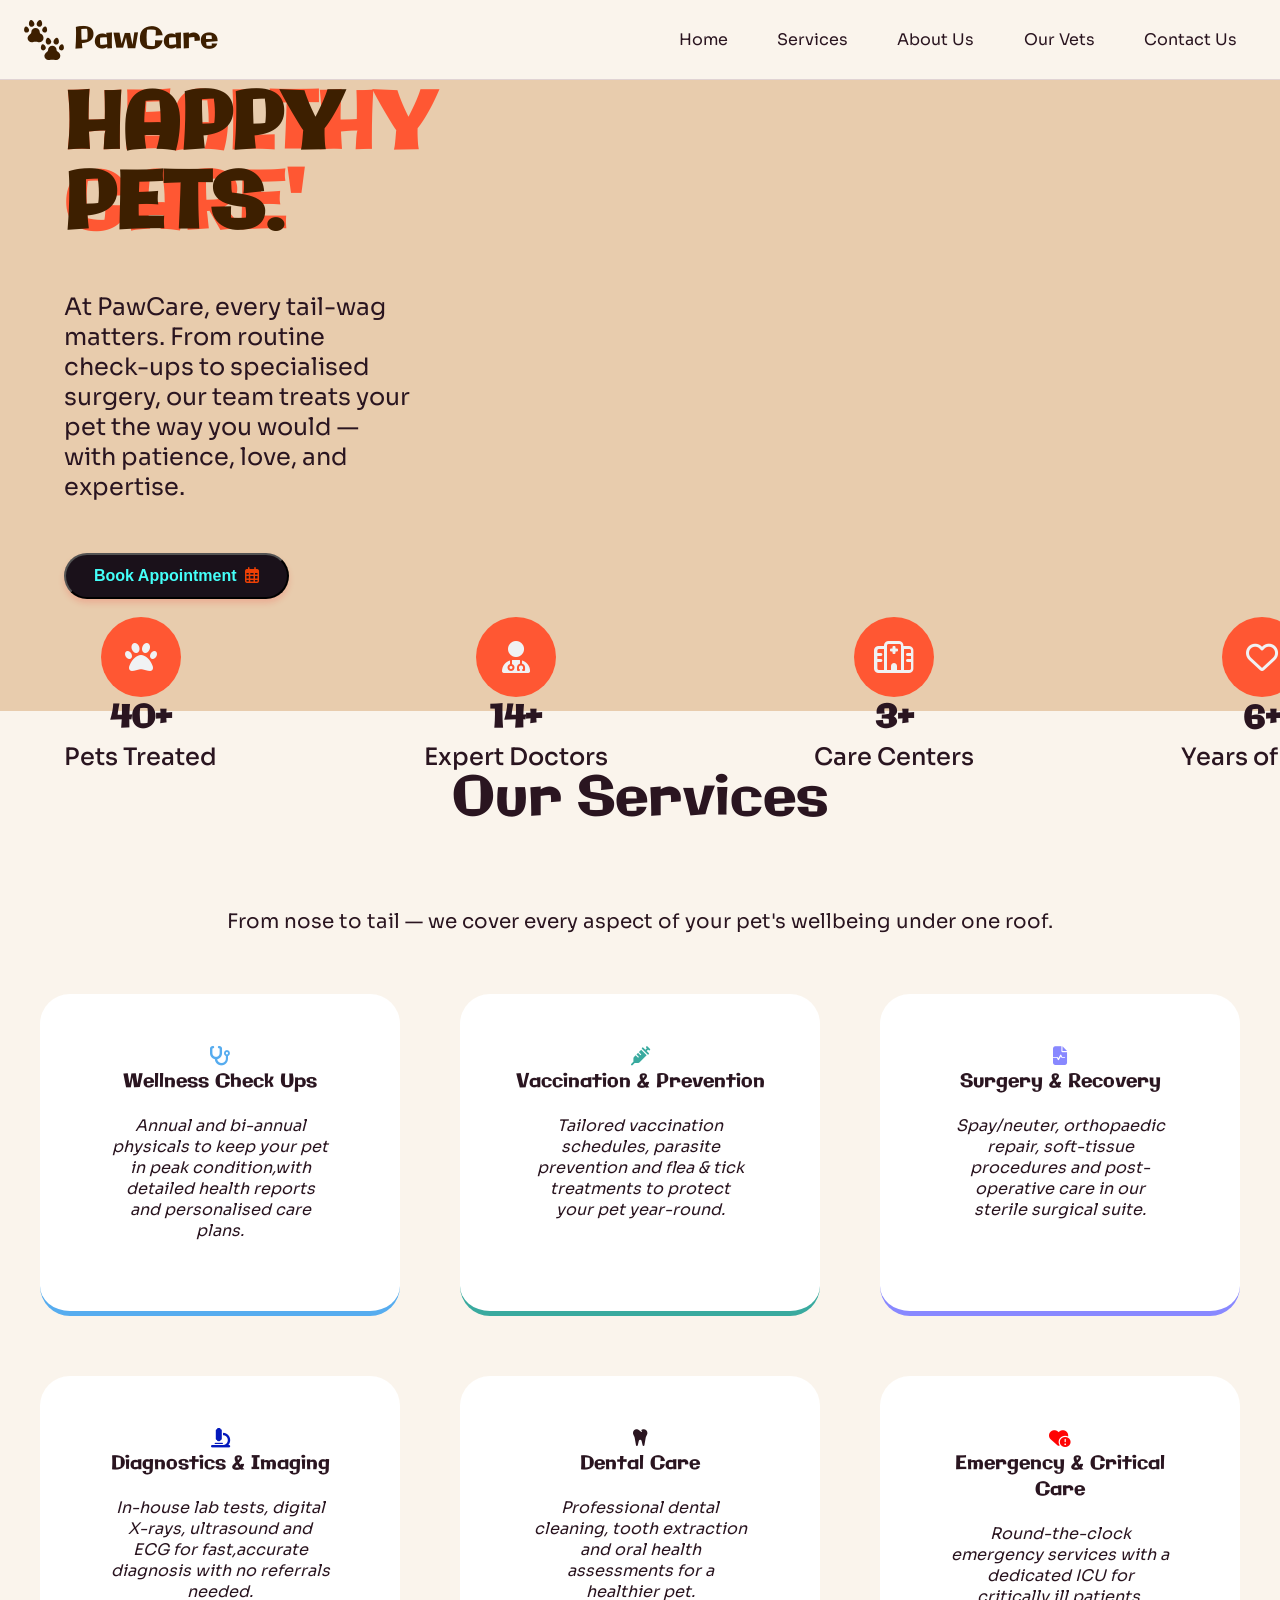
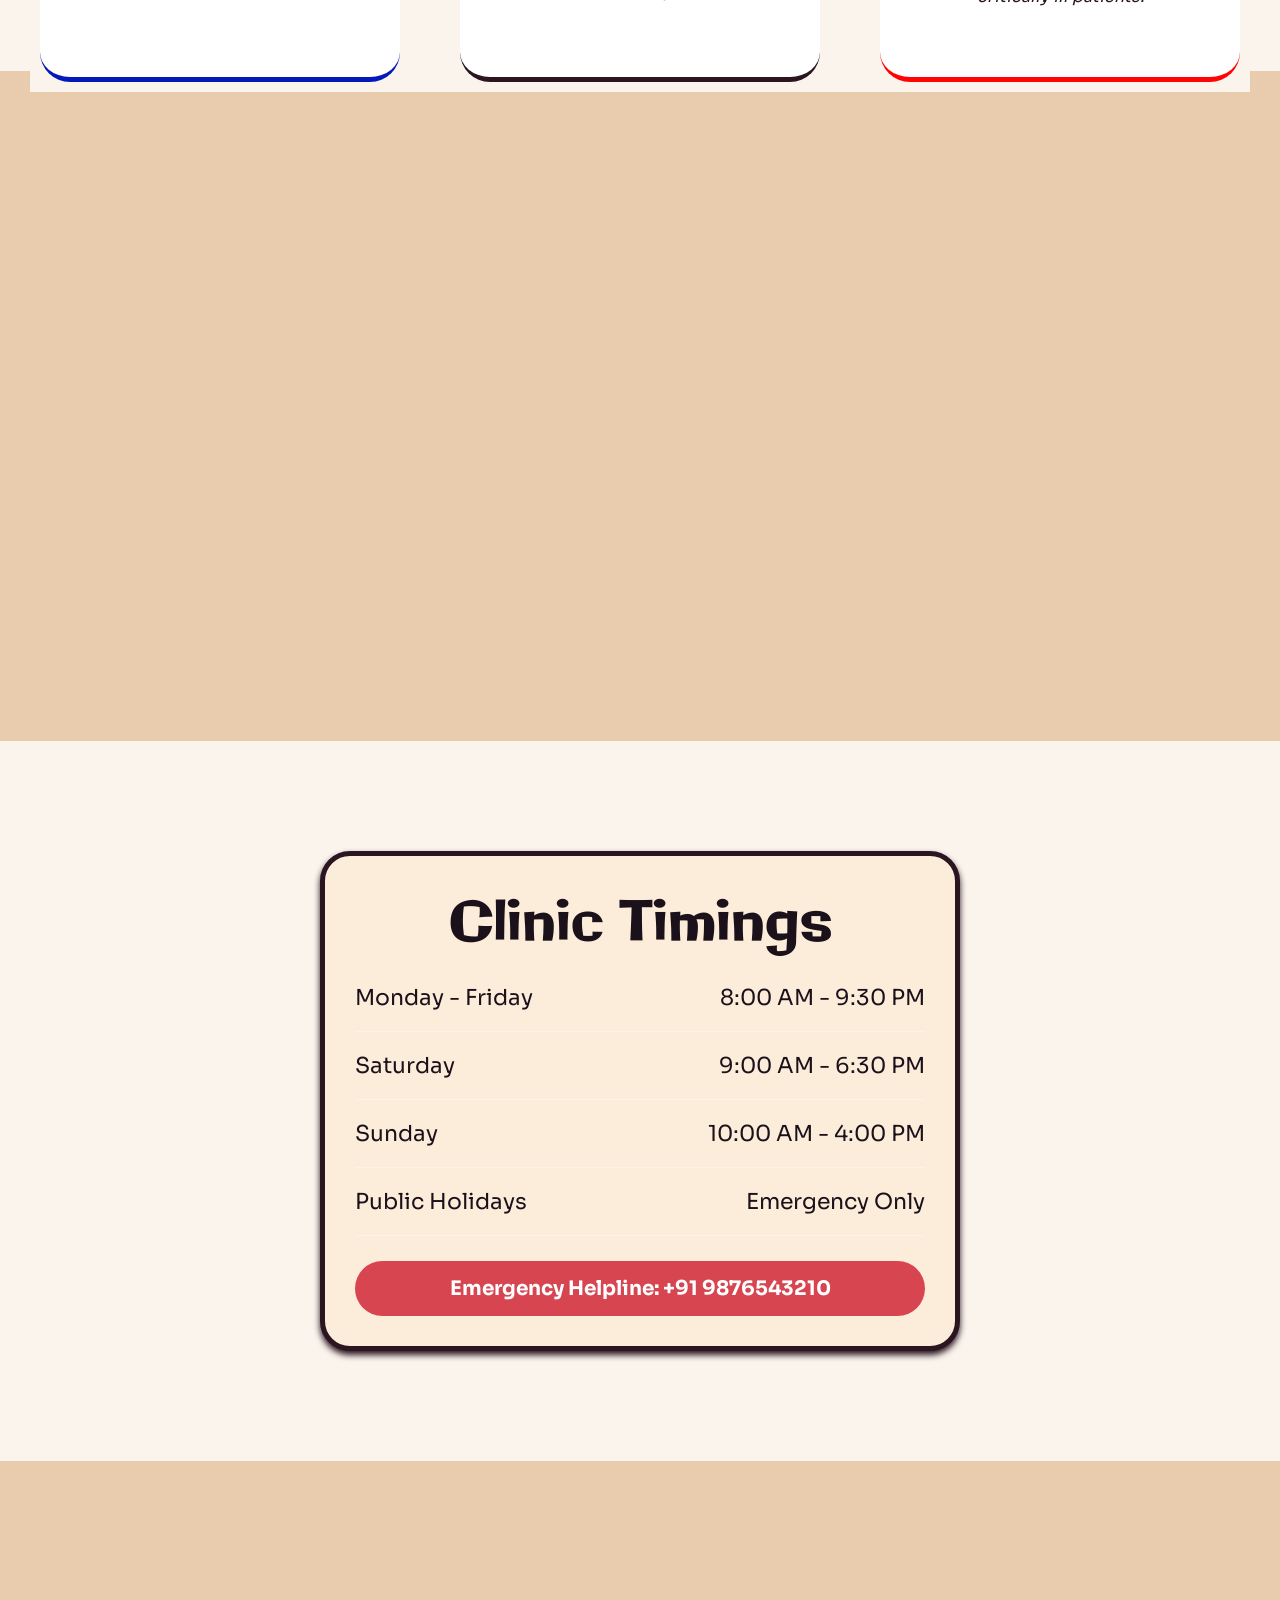
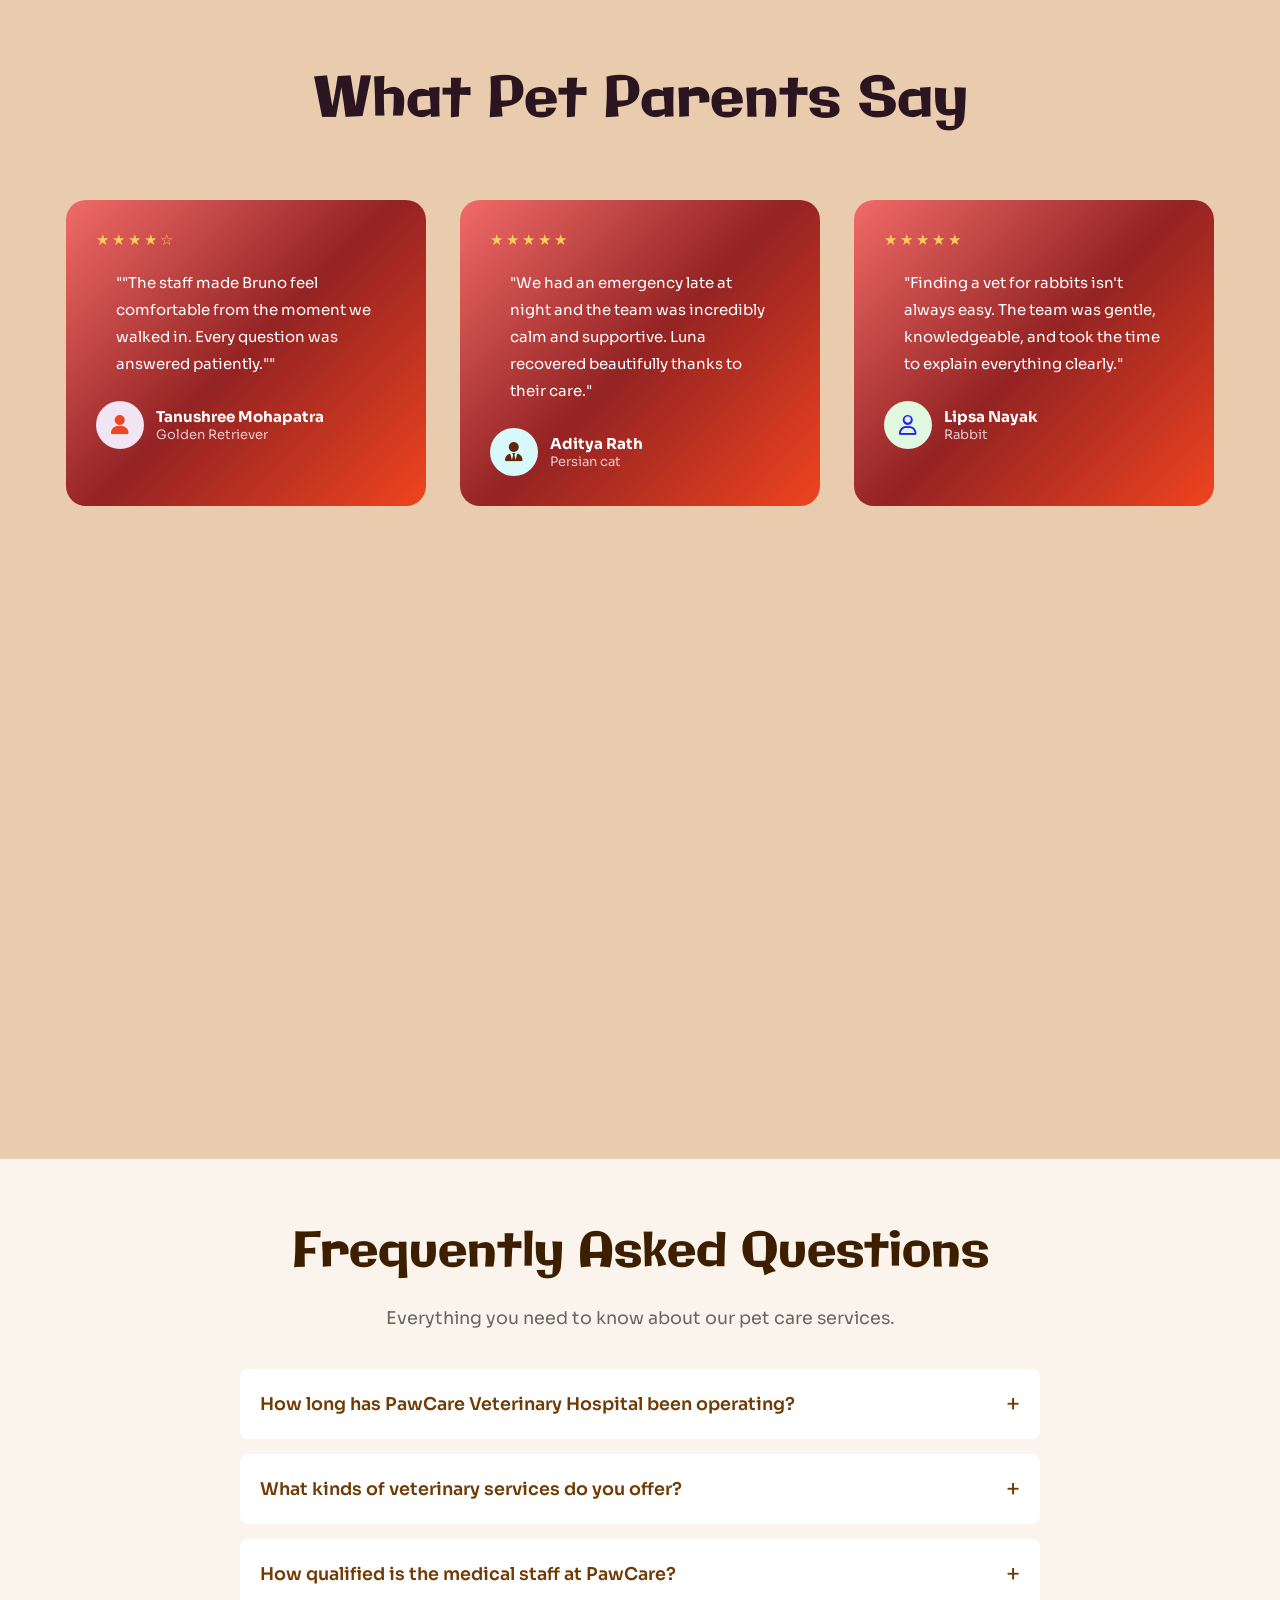
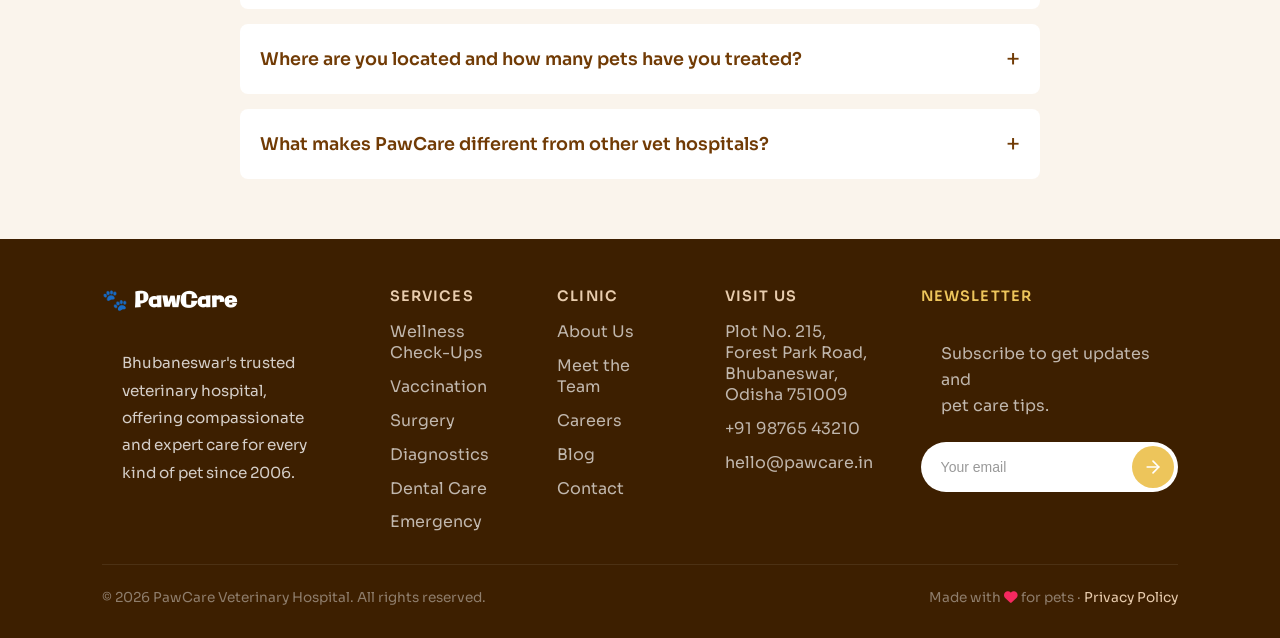
==== commit 75efd417: "logo text and color chnaged as per theme" ====
--- a/index.html
+++ b/index.html
@@ -425,7 +425,7 @@
         <a href="appointment.html" class="btn-aqua">
             <div class="book-btn-wrapper">
                 <span>Book Appointment</span>
-                <i class="fa-regular fa-calendar-days" style="color: rgb(0, 47, 177);"></i>
+                <i class="fa-regular fa-calendar-days" style="color: rgb(247, 248, 250);"></i>
             </div> 
         </a>
         <a href="contact.html" class="btn-outline-white"><i class="fa-solid fa-phone fa-shake" style="color: rgb(245, 78, 7);"></i> Contact Us</a>
--- a/style.css
+++ b/style.css
@@ -76,9 +76,8 @@
 
 .navbar {
   width: 100%;
-  position: fixed;
+  position: sticky;
   top: 0%;
-  position: sticky;
   z-index: 1000;
   display: flex;
   justify-content: space-between;
@@ -99,11 +98,12 @@
 }
 .logo-text{
     font-family: var(--font-l);
+    color: var(--bg-text-color);
     font-size: 30px;
     transition: transform 0.2s ease;
 }
 .logo-icon{
-    fill: #000000;
+    fill: #3d1f00;
     transition: transform 0.4s ease;
     opacity: 1;
 }
@@ -177,7 +177,7 @@
   font-size: 4rem; 
   text-transform: uppercase;
   text-decoration: none;
-  color: #000000;
+  color: var(--bg-text-color);
   font-weight: 900;
   width: 100% !important;
   max-width: 500px; 
@@ -320,7 +320,7 @@
 }
 .dog-container{
   flex: 1;
-  margin-top: 6%;
+  margin-top: 8%;
   margin-left: -10%;
   height: 66%;
   width: 39%;
@@ -332,7 +332,7 @@
   height: 50em;
 }
 .cat-container{
-  margin-top: -2%;
+  margin-top: 2%;
   margin-left: -5%;
   height: 70%;
   width: 39%;
@@ -1049,7 +1049,7 @@
   font-size: 3rem;
   font-family: var(--font-l);
   font-weight: var(--wt-m);
-  color: #333;
+  color:var(--bg-text-color);
   margin-bottom: 10px;
 }
 
@@ -1136,7 +1136,7 @@
 /* FOOTER */
 
 footer {
-  background-color: #2a1520 !important;
+  background-color: #3d1f00 !important;
   padding: 3rem 8vw 2rem;
 }
 
@@ -1222,7 +1222,7 @@
 }
 
 .footer-newsletter h4 {
-  color: #ffffff !important;
+  color: #edc55b !important;
   font-size: 0.9rem;
   font-weight: 600;
   letter-spacing: 0.08em;
@@ -1261,7 +1261,7 @@
 }
 
 .newsletter-btn {
-  background-color: #87f5fb !important;
+  background-color: #edc55b !important;
   color: #ffffff;
   border: none;
   border-radius: 50px;
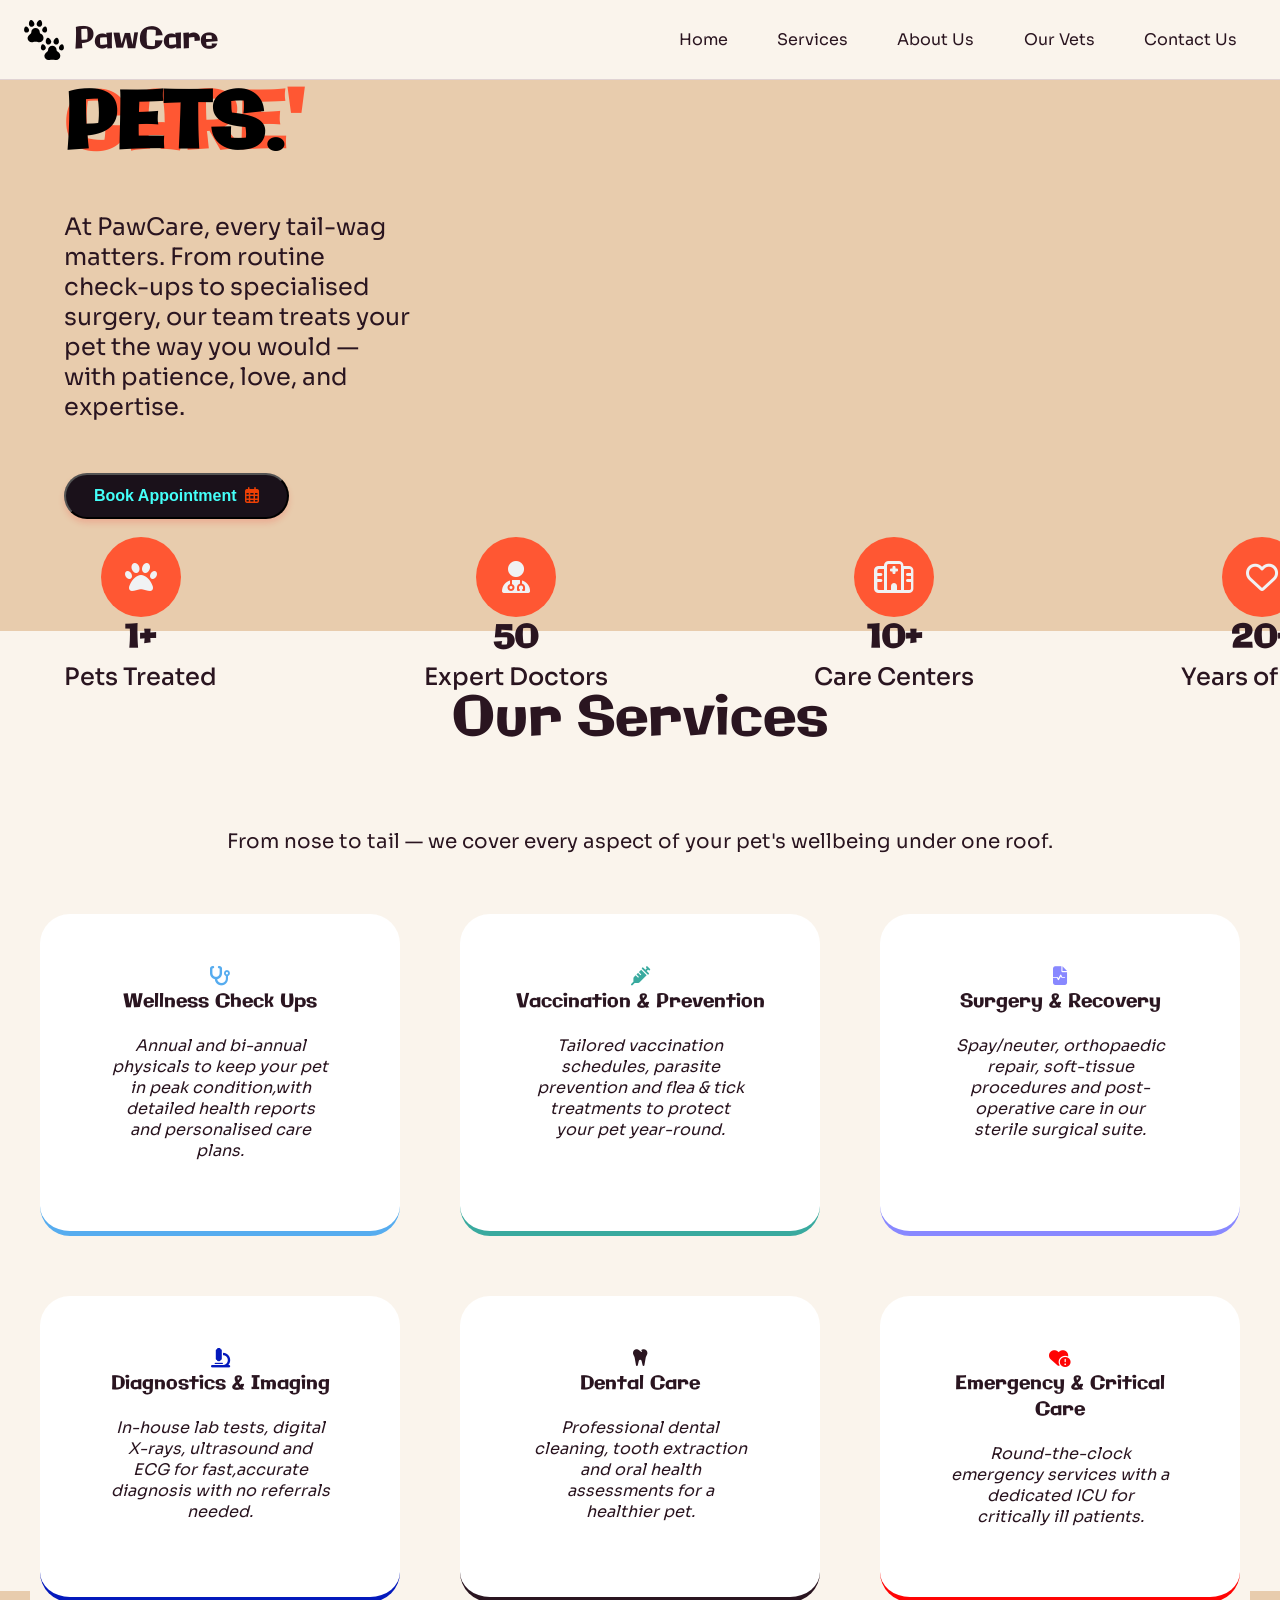
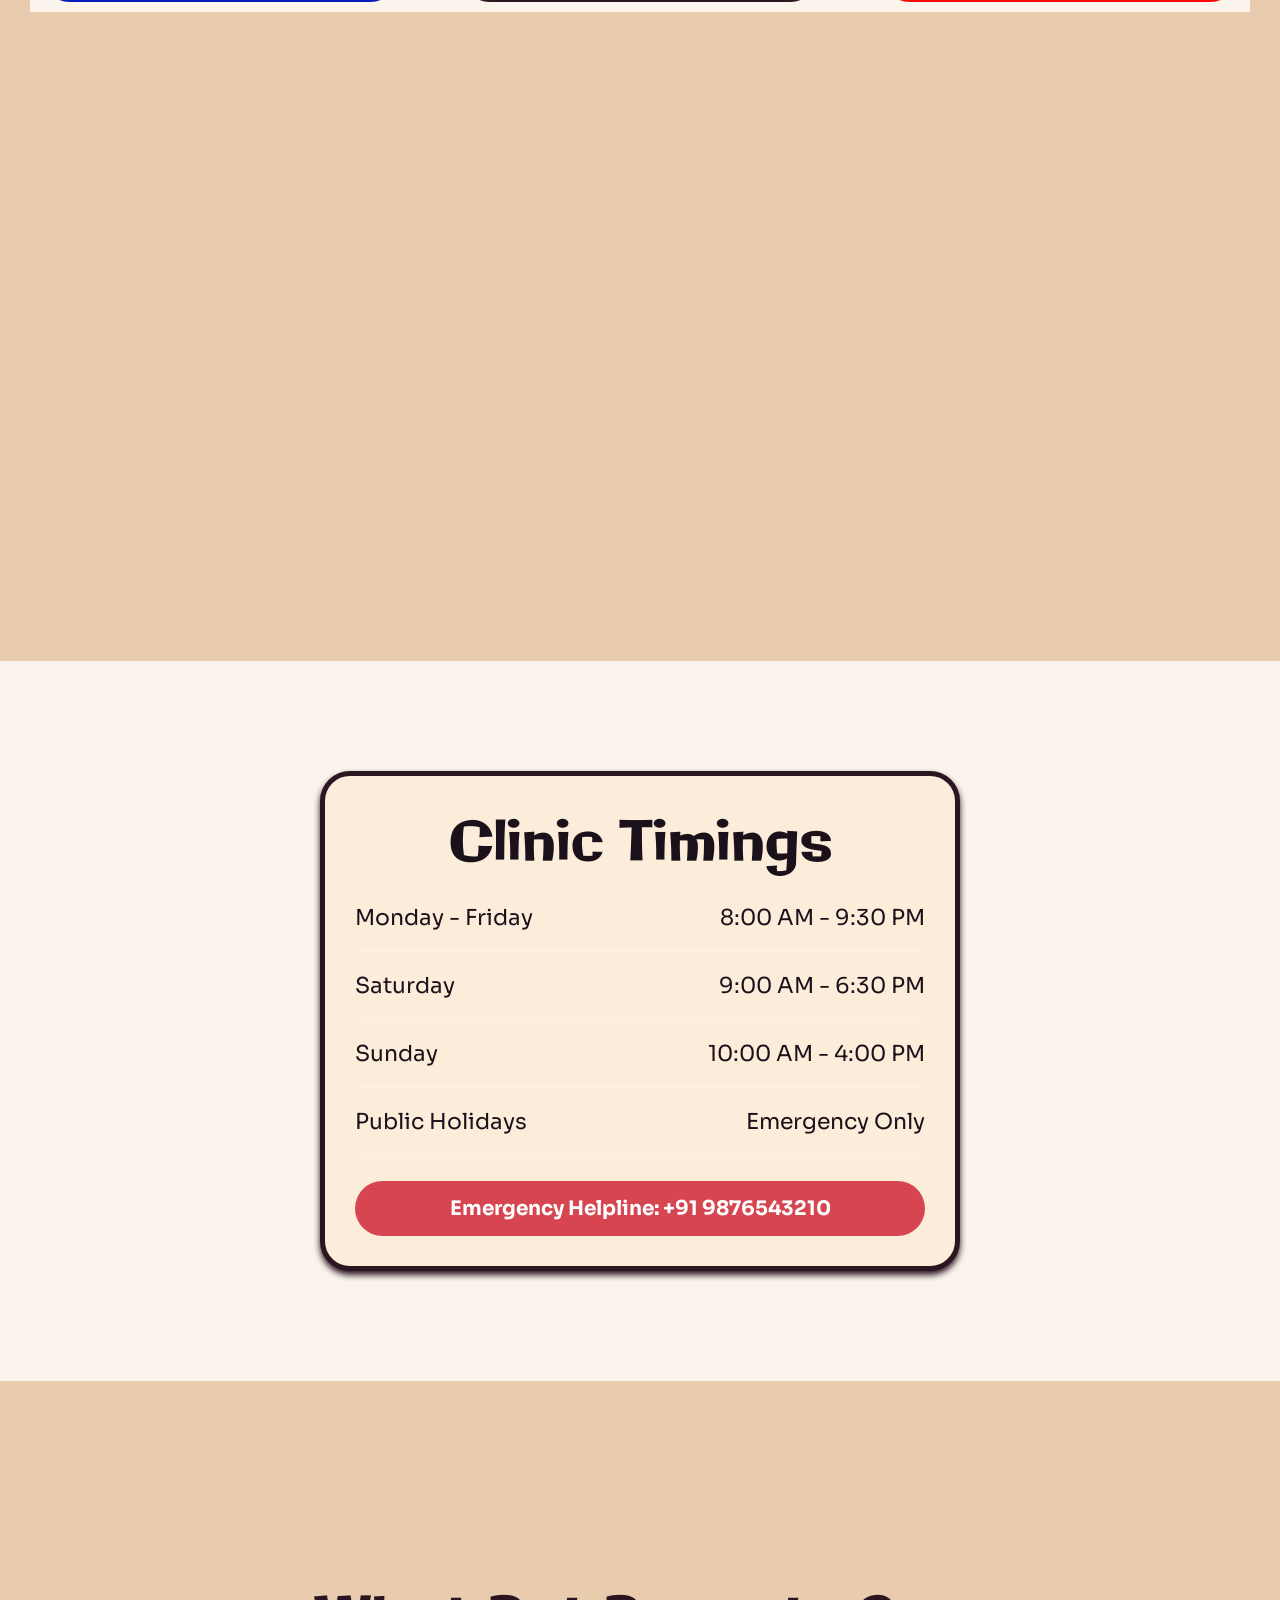
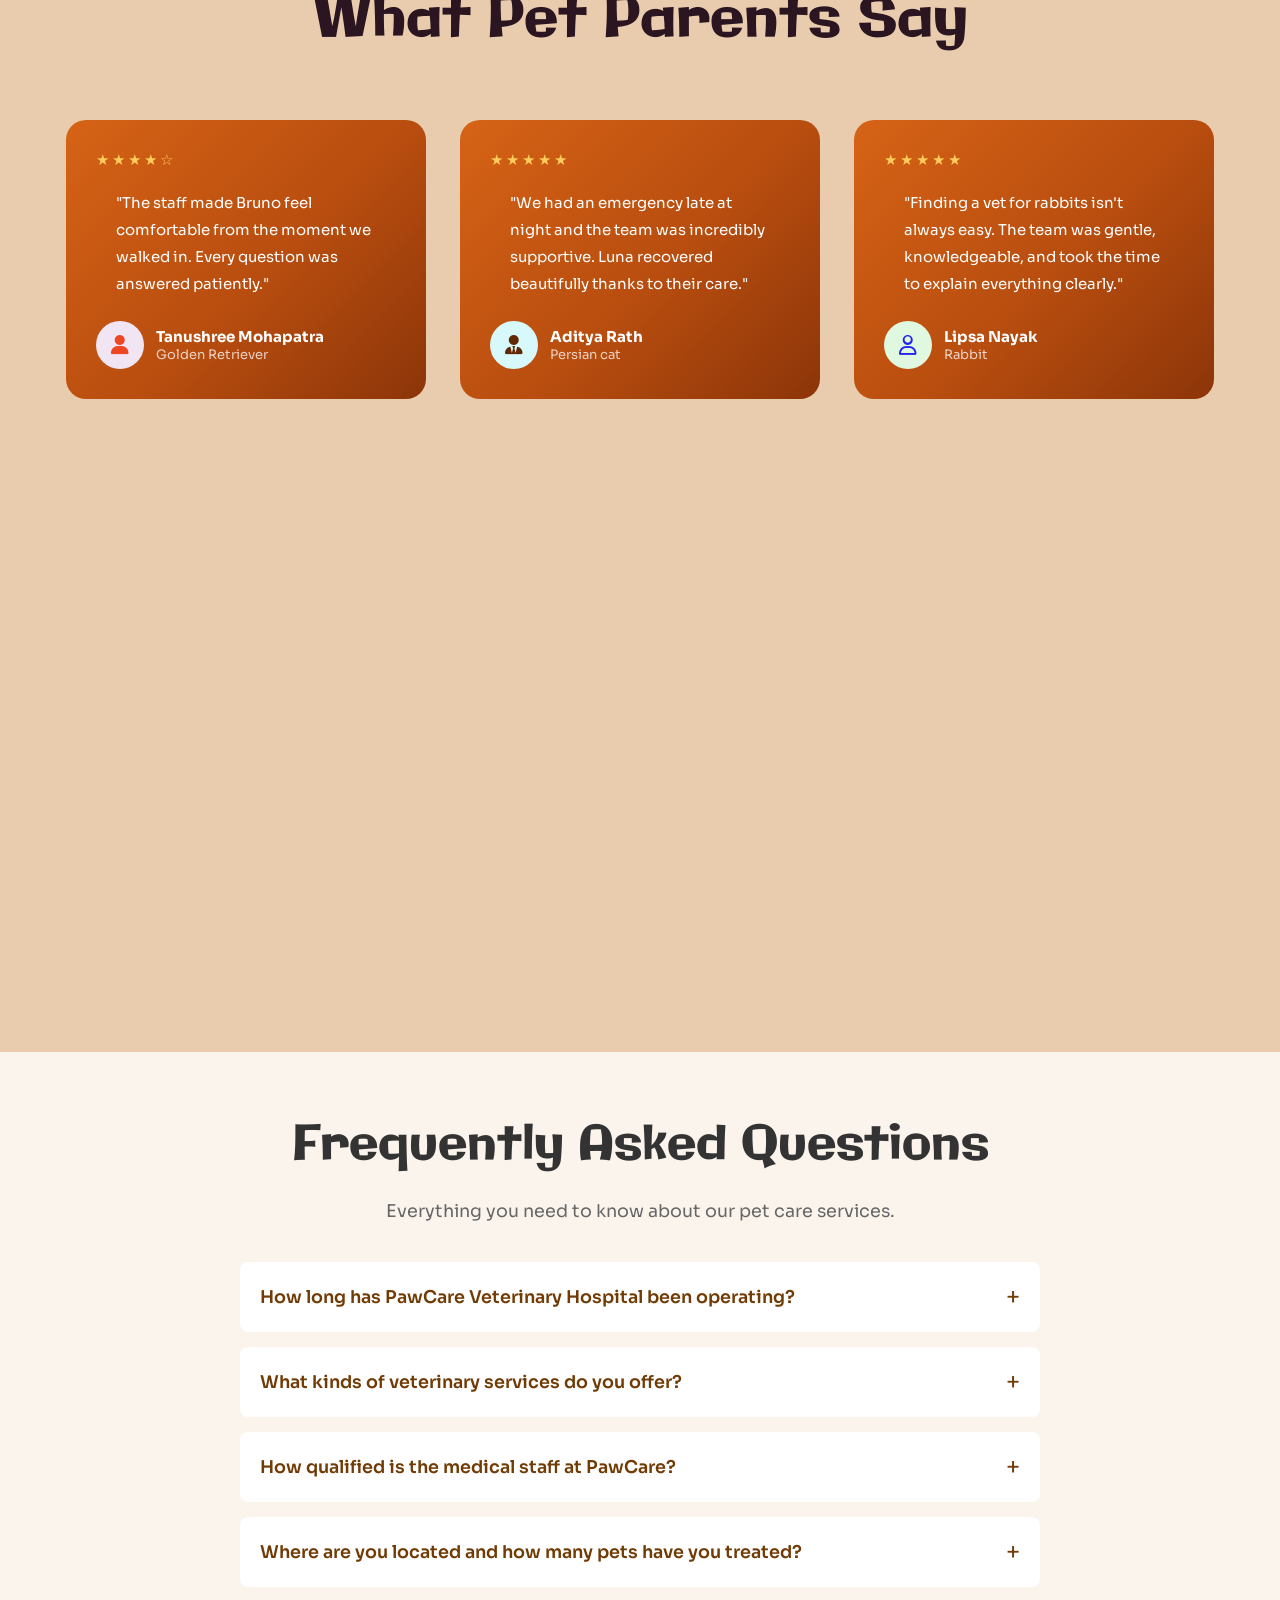
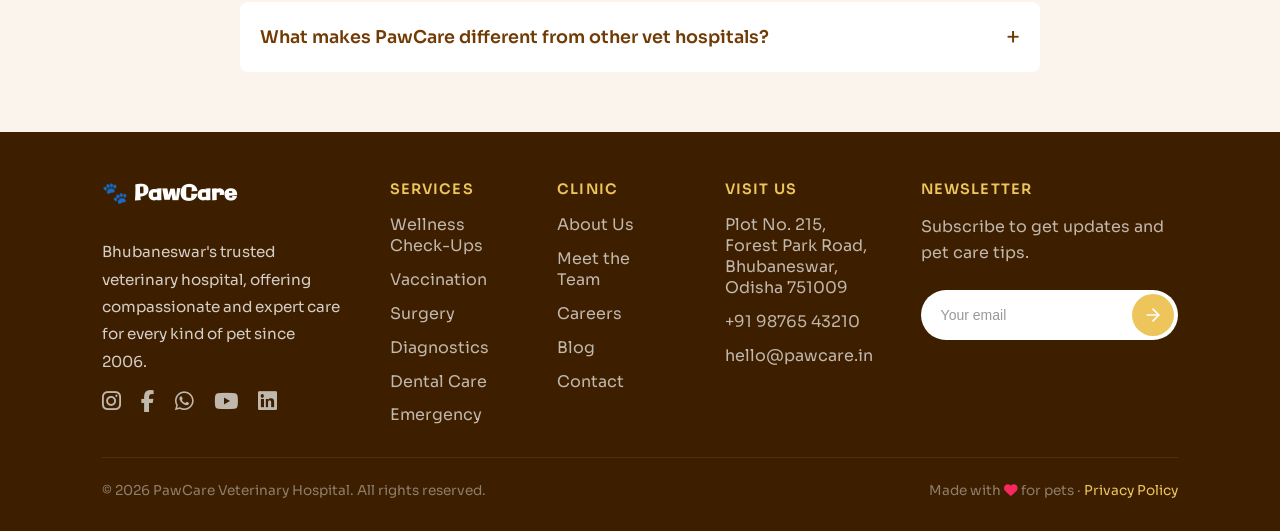
==== commit 365e64d5: "add social icons and fix alignment" ====
--- a/index.html
+++ b/index.html
@@ -380,7 +380,7 @@
         <div class="testimonials-grid">
             <div data-aos="zoom-in-up" data-aos-duration="1400" class="testimonial-card">
                 <div class="stars">★★★★☆</div>
-                <p>""The staff made Bruno feel comfortable from the moment we walked in. Every question was answered patiently.""</p>
+                <p>"The staff made Bruno feel comfortable from the moment we walked in. Every question was answered patiently."</p>
                 <div class="reviewer">
                     <div class="reviewer-avatar" style="background:#f1e4f3 !important;"><i class="fa-solid fa-user" style="color: rgb(238, 69, 35);"></i></div>
                     <div>
@@ -392,7 +392,7 @@
         
             <div data-aos="zoom-in-down" data-aos-duration="1400" class="testimonial-card">
                 <div class="stars">★★★★★</div>
-                <p>"We had an emergency late at night and the team was incredibly calm and supportive. Luna recovered beautifully thanks to their care."</p>
+                <p>"We had an emergency late at night and the team was incredibly supportive. Luna recovered beautifully thanks to their care."</p>
                 <div class="reviewer">
                     <div class="reviewer-avatar" style="background:#d8f9fb !important;"><i class="fa-solid fa-user-tie" style="color: rgb(97, 40, 5);"></i></div>
                     <div>
@@ -425,7 +425,7 @@
         <a href="appointment.html" class="btn-aqua">
             <div class="book-btn-wrapper">
                 <span>Book Appointment</span>
-                <i class="fa-regular fa-calendar-days" style="color: rgb(247, 248, 250);"></i>
+                <i class="fa-regular fa-calendar-days" style="color: rgb(0, 47, 177);"></i>
             </div> 
         </a>
         <a href="contact.html" class="btn-outline-white"><i class="fa-solid fa-phone fa-shake" style="color: rgb(245, 78, 7);"></i> Contact Us</a>
@@ -501,11 +501,38 @@
 <!-- FAQ Section -->
 
      <!--footer-->
-     <footer style="background-color: #2a1520;">
+     <footer>
         <div class="footer-grid">
             <div class="footer-brand">
                 <a href="#" class="footer-logo">🐾 PawCare</a>
-                <p>Bhubaneswar's trusted veterinary hospital, offering compassionate and expert care for every kind of pet since 2006.</p>
+
+                <p>
+                    Bhubaneswar's trusted veterinary hospital,
+                    offering compassionate and expert care
+                    for every kind of pet since 2006.
+                </p>
+
+                <div class="footer-social">
+                    <a href="#" aria-label="Instagram">
+                        <i class="fa-brands fa-instagram"></i>
+                    </a>
+
+                    <a href="#" aria-label="Facebook">
+                        <i class="fa-brands fa-facebook-f"></i>
+                    </a>
+
+                    <a href="#" aria-label="WhatsApp">
+                        <i class="fa-brands fa-whatsapp"></i>
+                    </a>
+
+                    <a href="#" aria-label="YouTube">
+                        <i class="fa-brands fa-youtube"></i>
+                    </a>
+
+                    <a href="#" aria-label="LinkedIn">
+                        <i class="fa-brands fa-linkedin"></i>
+                    </a>
+                </div>
             </div>
             <div class="footer-col">
                 <h4>Services</h4>
--- a/style.css
+++ b/style.css
@@ -76,7 +76,7 @@
 
 .navbar {
   width: 100%;
-  position: sticky;
+  position: fixed;
   top: 0%;
   z-index: 1000;
   display: flex;
@@ -98,12 +98,11 @@
 }
 .logo-text{
     font-family: var(--font-l);
-    color: var(--bg-text-color);
     font-size: 30px;
     transition: transform 0.2s ease;
 }
 .logo-icon{
-    fill: #3d1f00;
+    fill: #000000;
     transition: transform 0.4s ease;
     opacity: 1;
 }
@@ -177,7 +176,7 @@
   font-size: 4rem; 
   text-transform: uppercase;
   text-decoration: none;
-  color: var(--bg-text-color);
+  color: #000000;
   font-weight: 900;
   width: 100% !important;
   max-width: 500px; 
@@ -320,7 +319,7 @@
 }
 .dog-container{
   flex: 1;
-  margin-top: 8%;
+  margin-top: 6%;
   margin-left: -10%;
   height: 66%;
   width: 39%;
@@ -332,7 +331,7 @@
   height: 50em;
 }
 .cat-container{
-  margin-top: 2%;
+  margin-top: -2%;
   margin-left: -5%;
   height: 70%;
   width: 39%;
@@ -855,7 +854,7 @@
 }
 
 .testimonial-card {
-    background: linear-gradient(135deg,#f06b69 0%,#942323 50%,#ef441e 100%) !important;
+    background: linear-gradient(135deg,#D66316 0%,#B84D0F 55%,#8C3509 100%);
     border-radius: 20px;
     padding: 30px;
     transition: transform 0.3s ease-in-out;
@@ -1049,7 +1048,7 @@
   font-size: 3rem;
   font-family: var(--font-l);
   font-weight: var(--wt-m);
-  color:var(--bg-text-color);
+  color: #333;
   margin-bottom: 10px;
 }
 
@@ -1076,7 +1075,7 @@
 
 .faq-item:hover{
   transform: translateY(-6px);
-  box-shadow: 0 8px 24px #06cab663;
+  box-shadow: 0 10px 25px rgba(58, 138, 130, 0.16);
   transition: transform 0.3s ease-in-out;
 }
 
@@ -1098,7 +1097,7 @@
 }
 
 .faq-question:hover {
-  color: #069e8f;
+  color: #66bcb4;
 }
 
 .faq-icon {
@@ -1123,7 +1122,7 @@
 }
 
 .faq-item.active .faq-question {
-  color: #007BFF;
+  color: #3a8a82;
 }
 
 .faq-item.active .faq-icon {
@@ -1171,6 +1170,10 @@
   justify-content: flex-start;
 }
 
+.footer-brand {
+  gap: 1rem;
+}
+
 .footer-logo {
   font-family: var(--font-l);
   font-size: 1.3rem;
@@ -1188,10 +1191,32 @@
   line-height: 1.8;
   font-size: 0.95rem;
   color: rgba(255,255,255,0.78) !important;
+  margin: 0;
+}
+
+.footer-social{
+    display:flex;
+    gap:20px;
+    margin-top:0;
+}
+
+.footer-social a{
+    color:rgba(255,255,255,0.68);
+    text-decoration:none;
+    font-size:1.35rem;
+    transition:color .2s ease;
+}
+
+.footer-social a:hover{
+    color:#66bcb4;
+}
+
+.footer-social a i{
+    display:block;
 }
 
 .footer-col h4 {
-  color: var(--bg-color) !important;
+  color: #edc55b !important;
   font-size: 0.9rem;
   font-weight: 600;
   letter-spacing: 0.08em;
@@ -1213,7 +1238,7 @@
 }
 
 .footer-col a:hover {
-  color: #87f5fb !important;
+  color: #66bcb4 !important;
 }
 
 .footer-newsletter {
@@ -1236,6 +1261,8 @@
   color: rgba(255,255,255,0.68) !important;
   margin-bottom: 24px;
   max-width: 260px;
+  margin: 0 0 24px;
+  line-height: 1.6;
 }
 
 .newsletter-form {
@@ -1275,7 +1302,7 @@
 }
 
 .newsletter-btn:hover {
-  background-color: #70f0f7 !important;
+  background-color: #d7b044 !important;
 }
 
 .newsletter-btn svg {
@@ -1304,7 +1331,7 @@
 }
 
 .footer-bottom a {
-  color:var(--bg-color) !important;
+  color: #edc55b !important;
   text-decoration: none;
   transition: opacity 0.2s ease;
 }
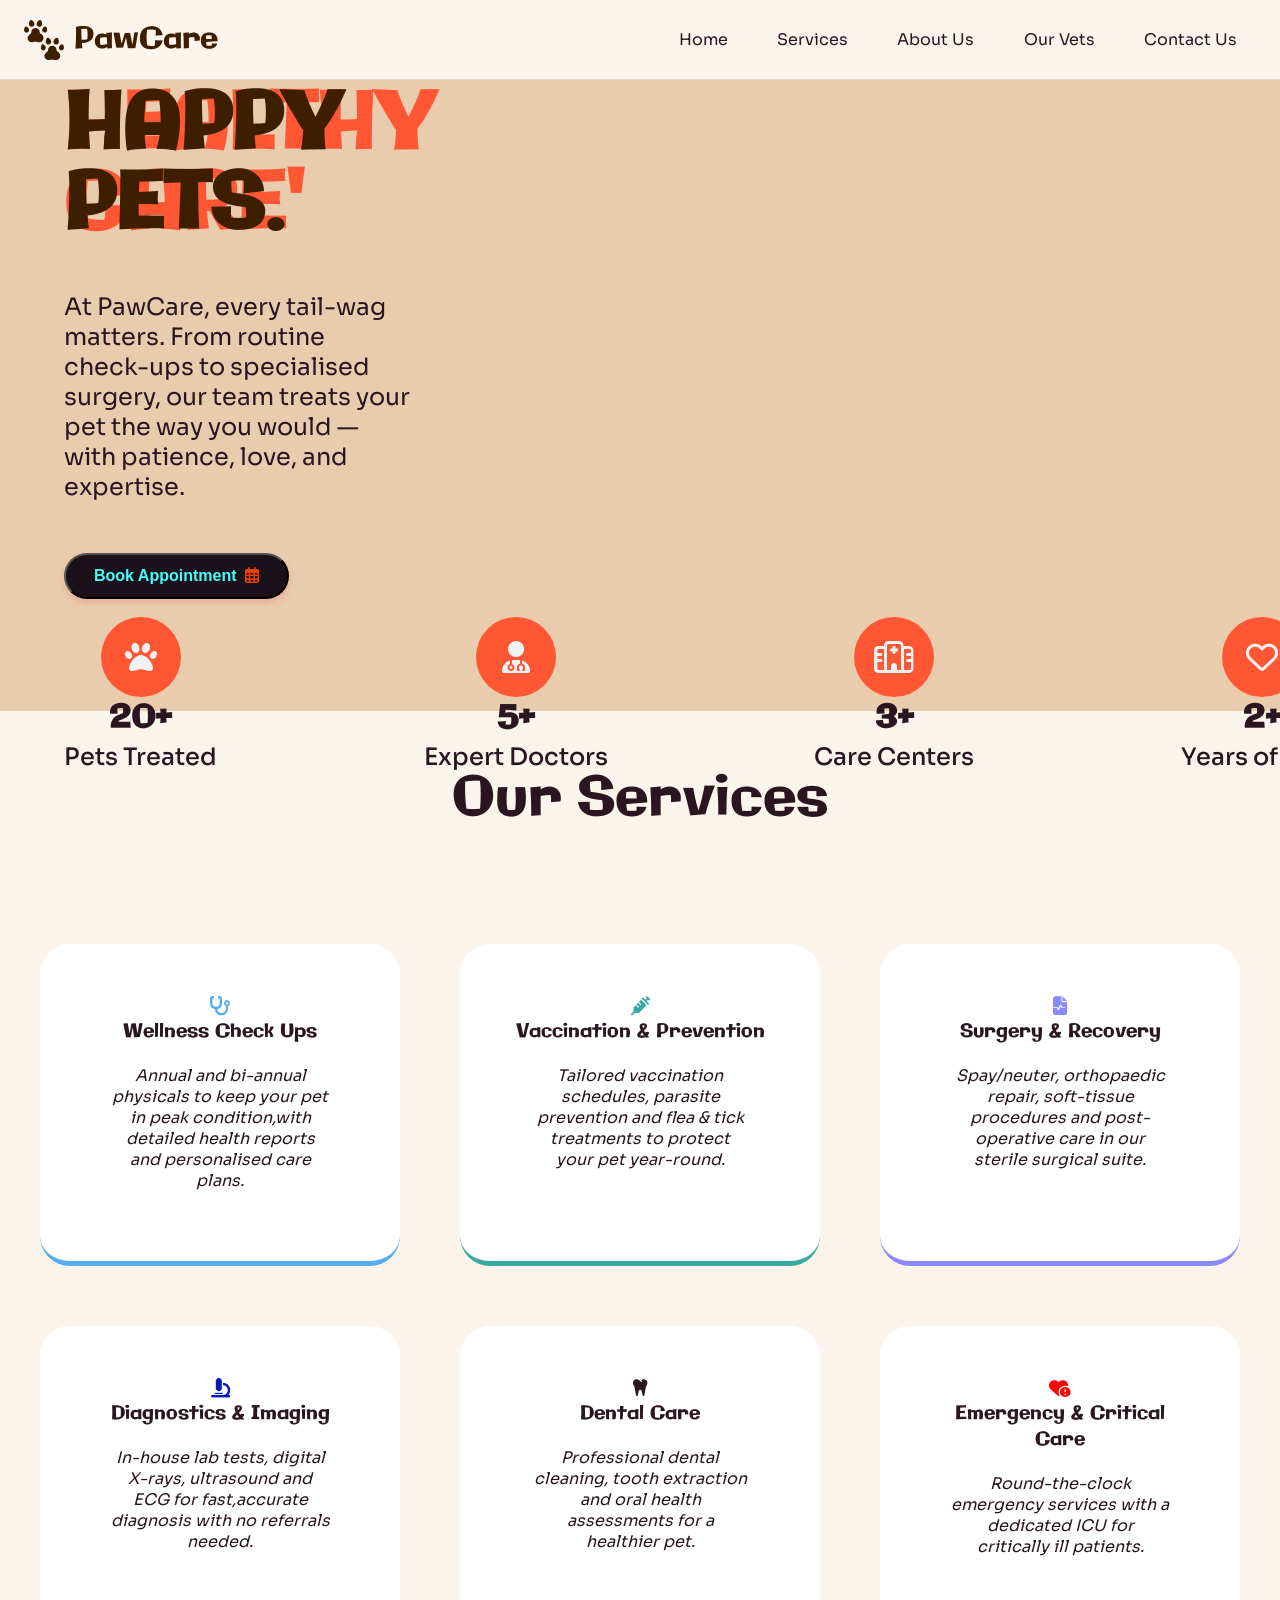
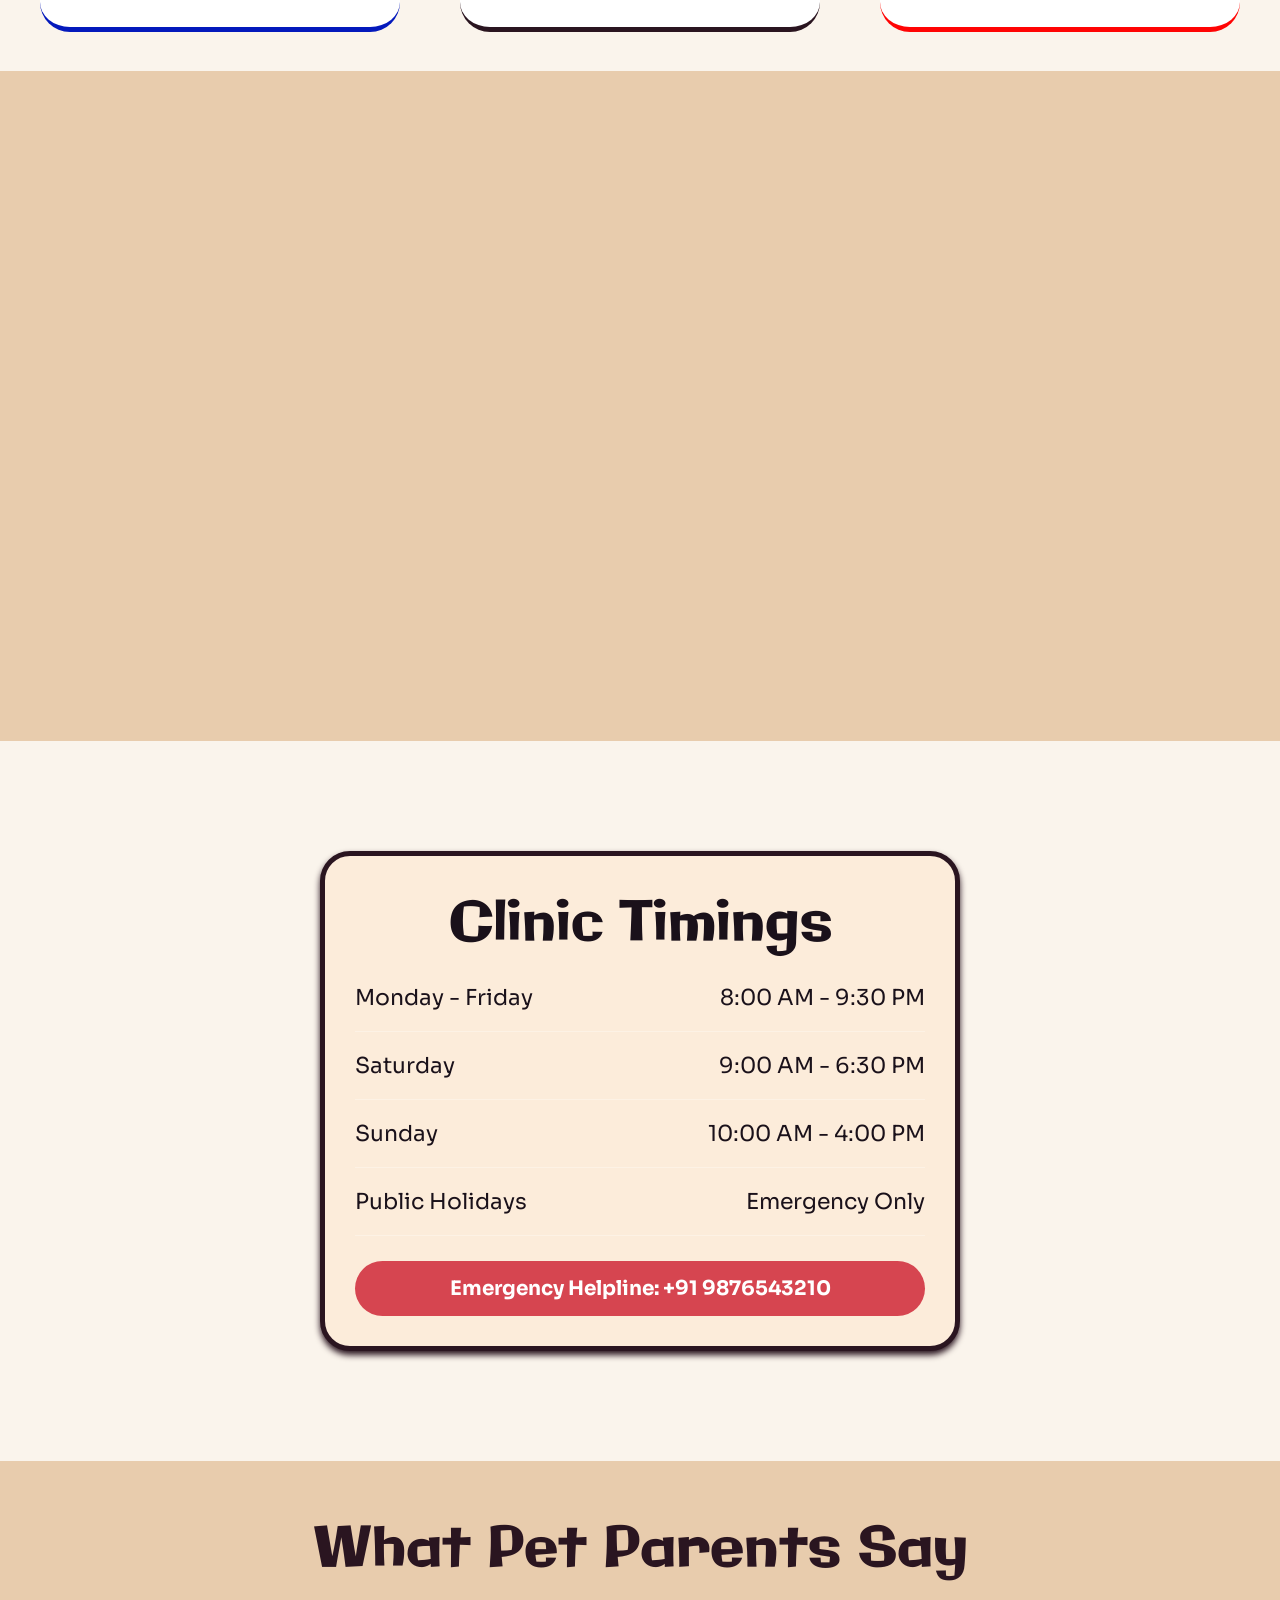
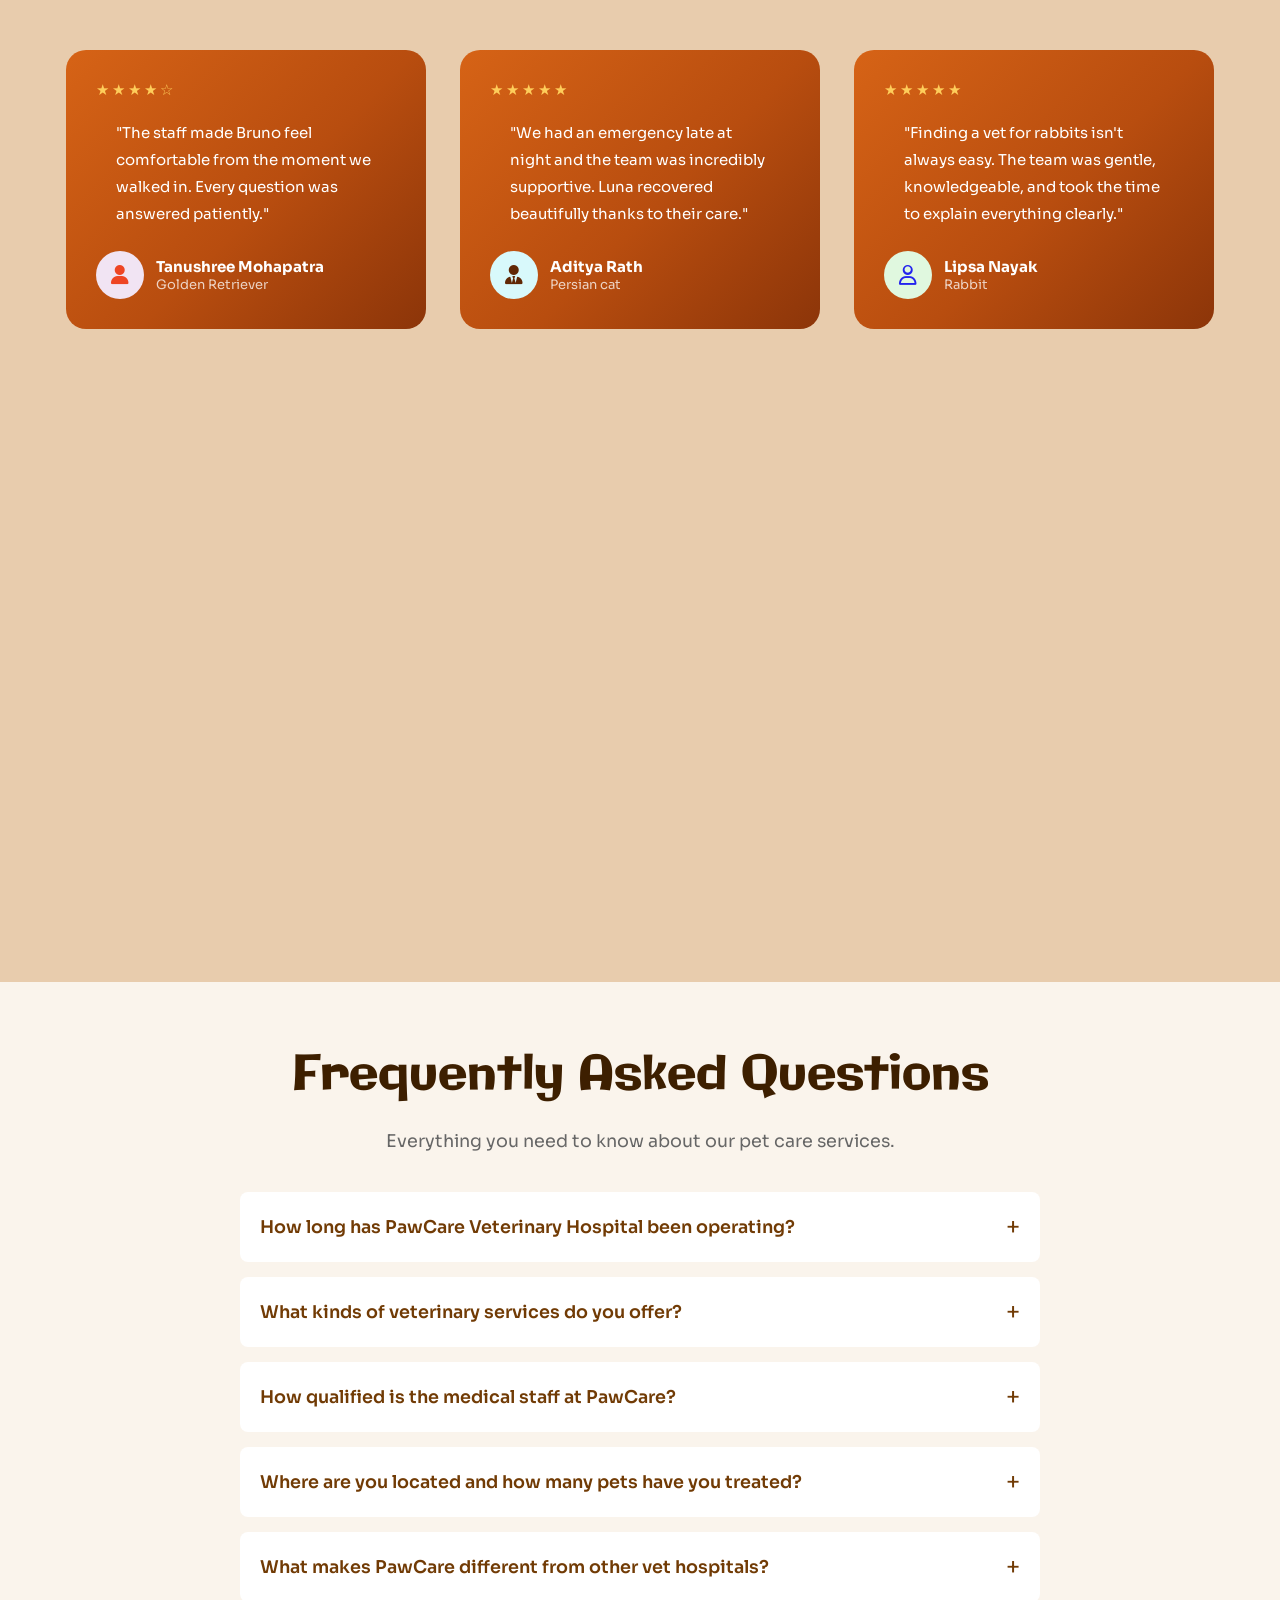
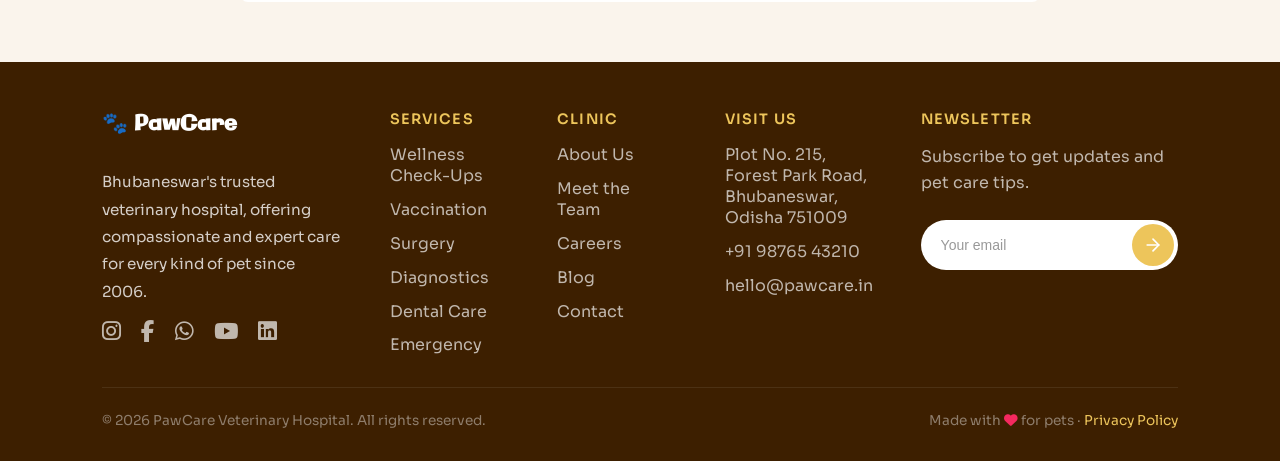
==== commit 6b51dc1f: "resolve merge conflicts in services.css" ====
--- a/index.html
+++ b/index.html
@@ -368,10 +368,6 @@
             </div>
         </div>
 </main>
-        
-    
-
-
 <!-- section 3 -->
 
      <!-- TESTIMONIALS -->
@@ -425,7 +421,7 @@
         <a href="appointment.html" class="btn-aqua">
             <div class="book-btn-wrapper">
                 <span>Book Appointment</span>
-                <i class="fa-regular fa-calendar-days" style="color: rgb(0, 47, 177);"></i>
+                <i class="fa-regular fa-calendar-days" style="color: rgb(1, 20, 123);"></i>
             </div> 
         </a>
         <a href="contact.html" class="btn-outline-white"><i class="fa-solid fa-phone fa-shake" style="color: rgb(245, 78, 7);"></i> Contact Us</a>
--- a/style.css
+++ b/style.css
@@ -76,7 +76,7 @@
 
 .navbar {
   width: 100%;
-  position: fixed;
+  position: sticky;
   top: 0%;
   z-index: 1000;
   display: flex;
@@ -98,11 +98,12 @@
 }
 .logo-text{
     font-family: var(--font-l);
+    color: var(--bg-text-color);
     font-size: 30px;
     transition: transform 0.2s ease;
 }
 .logo-icon{
-    fill: #000000;
+    fill: #3d1f00;
     transition: transform 0.4s ease;
     opacity: 1;
 }
@@ -176,7 +177,7 @@
   font-size: 4rem; 
   text-transform: uppercase;
   text-decoration: none;
-  color: #000000;
+  color: var(--bg-text-color);
   font-weight: 900;
   width: 100% !important;
   max-width: 500px; 
@@ -319,7 +320,7 @@
 }
 .dog-container{
   flex: 1;
-  margin-top: 6%;
+  margin-top: 8%;
   margin-left: -10%;
   height: 66%;
   width: 39%;
@@ -331,7 +332,7 @@
   height: 50em;
 }
 .cat-container{
-  margin-top: -2%;
+  margin-top: 2%;
   margin-left: -5%;
   height: 70%;
   width: 39%;
@@ -554,7 +555,7 @@
 /* section2 */
 
 h1{
-    margin:50px;
+    margin-top:50px;
 }
 p{
     margin:20px;
@@ -825,7 +826,7 @@
   text-align: center;
   color: #2a1520;
   margin-bottom: 16px;
-  margin-top: 200px;
+  margin-top: 50px;
 }
 
 .section-sub {
@@ -1048,7 +1049,7 @@
   font-size: 3rem;
   font-family: var(--font-l);
   font-weight: var(--wt-m);
-  color: #333;
+  color:var(--bg-text-color);
   margin-bottom: 10px;
 }
 
@@ -1508,6 +1509,7 @@
   }
   .our-service-heading{
     display: none;
+    opacity: 0;
   }
 
   .our-service-heading,
@@ -1528,7 +1530,8 @@
     }
     .doctor-availability-heading-responsive{
       opacity: 1;
-      font-size: 23px;
+      text-align: center;
+      font-size: 36px;
       display: flex;
       justify-content: center;
       align-items: center;
@@ -1568,9 +1571,9 @@
     .helpline{
         font-size:16px;
     }
-    .our-service-heading{
+    /* .our-service-heading{
       margin-top: 20px;
-    }
+    } */
     
 
   .grid-container {
@@ -1609,7 +1612,7 @@
   }
   .section-title {
     font-size: 36px;
-    margin-top: 80px;
+    /* margin-top: 80px; */
   }
   .section-sub {
     font-size: 15px;
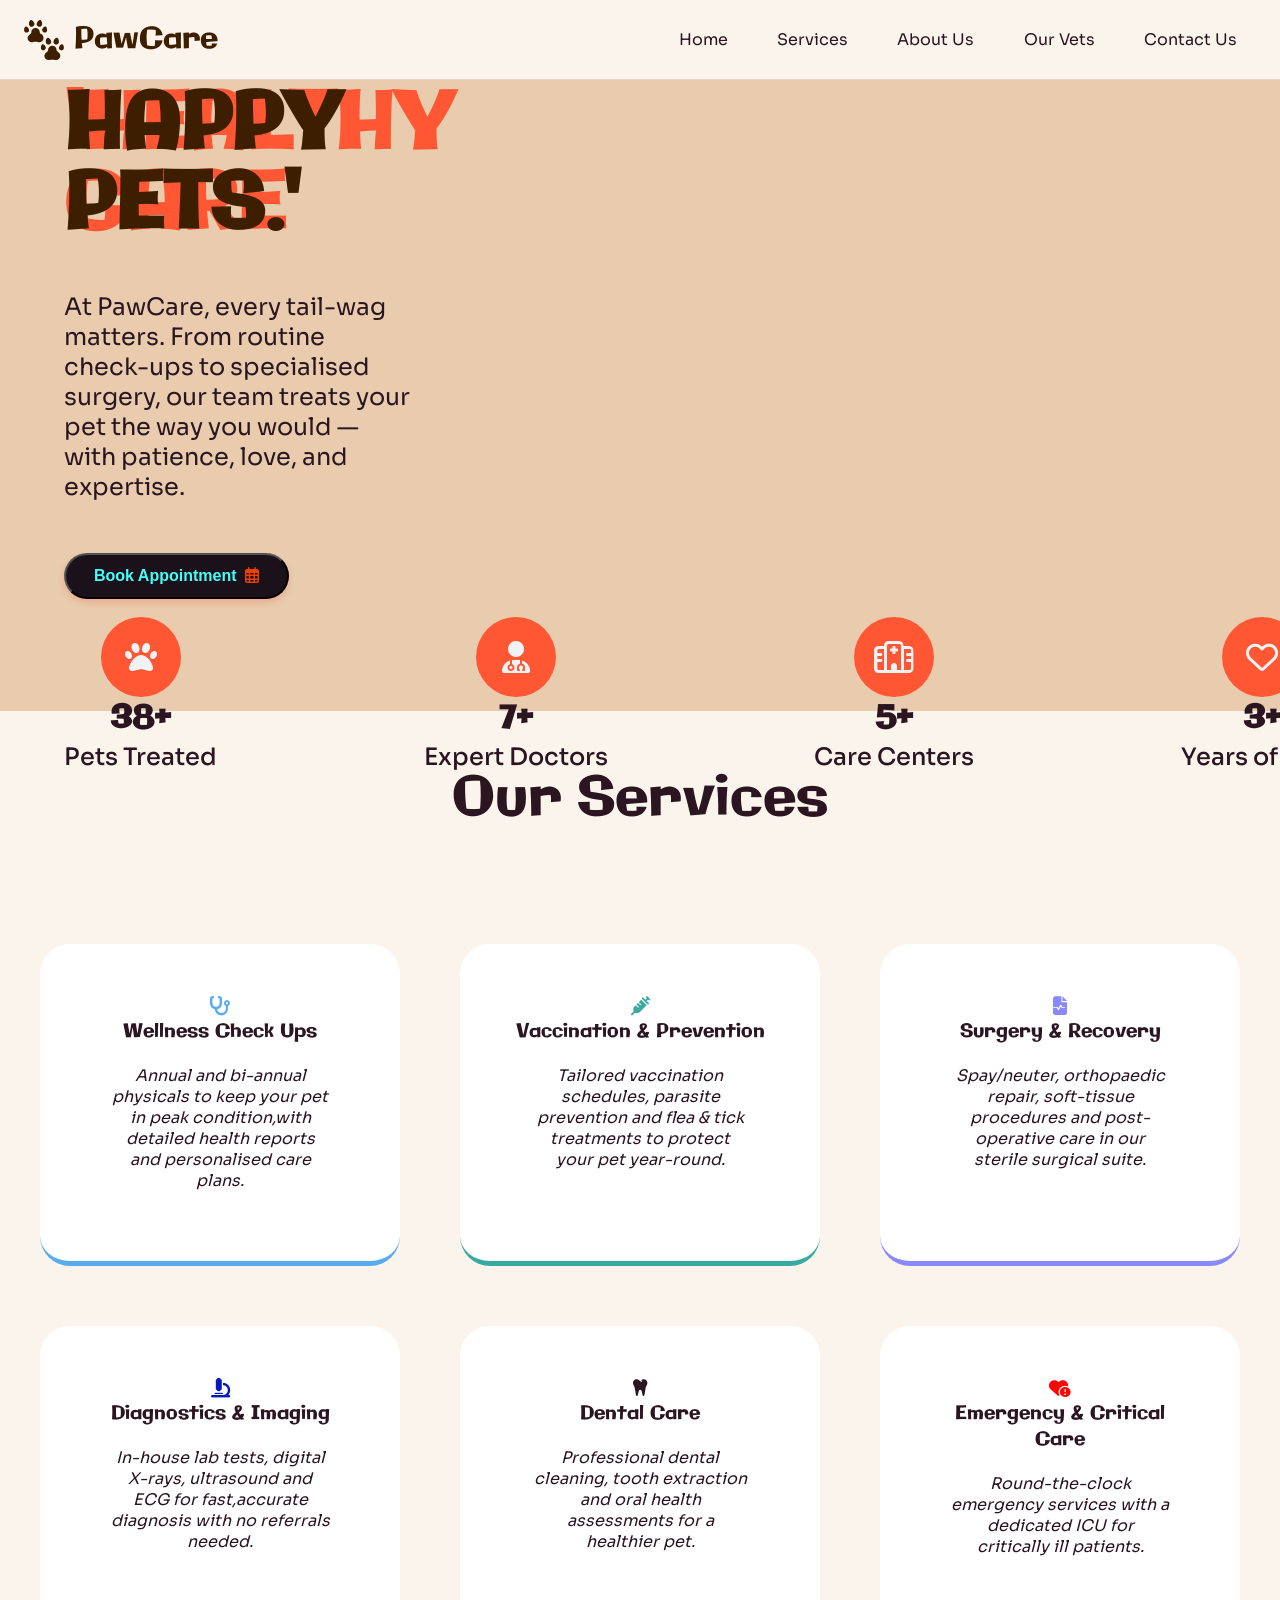
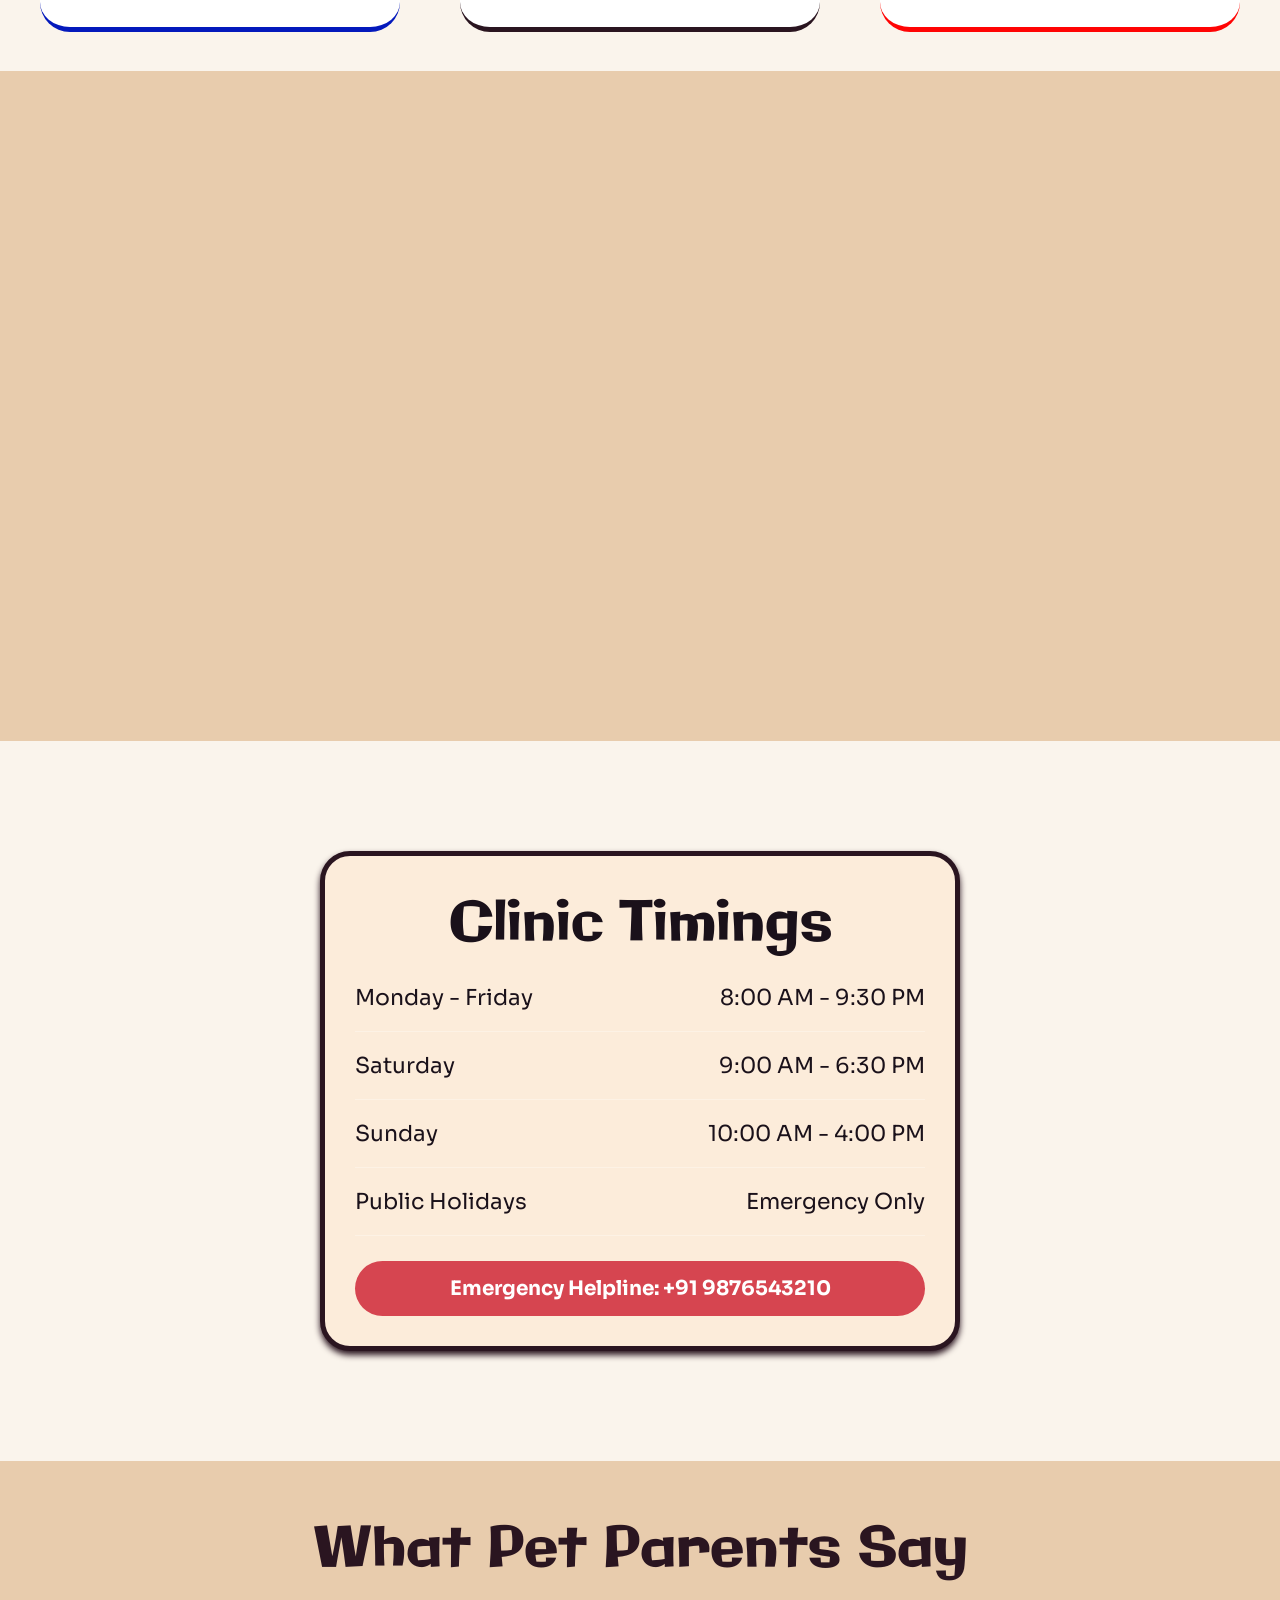
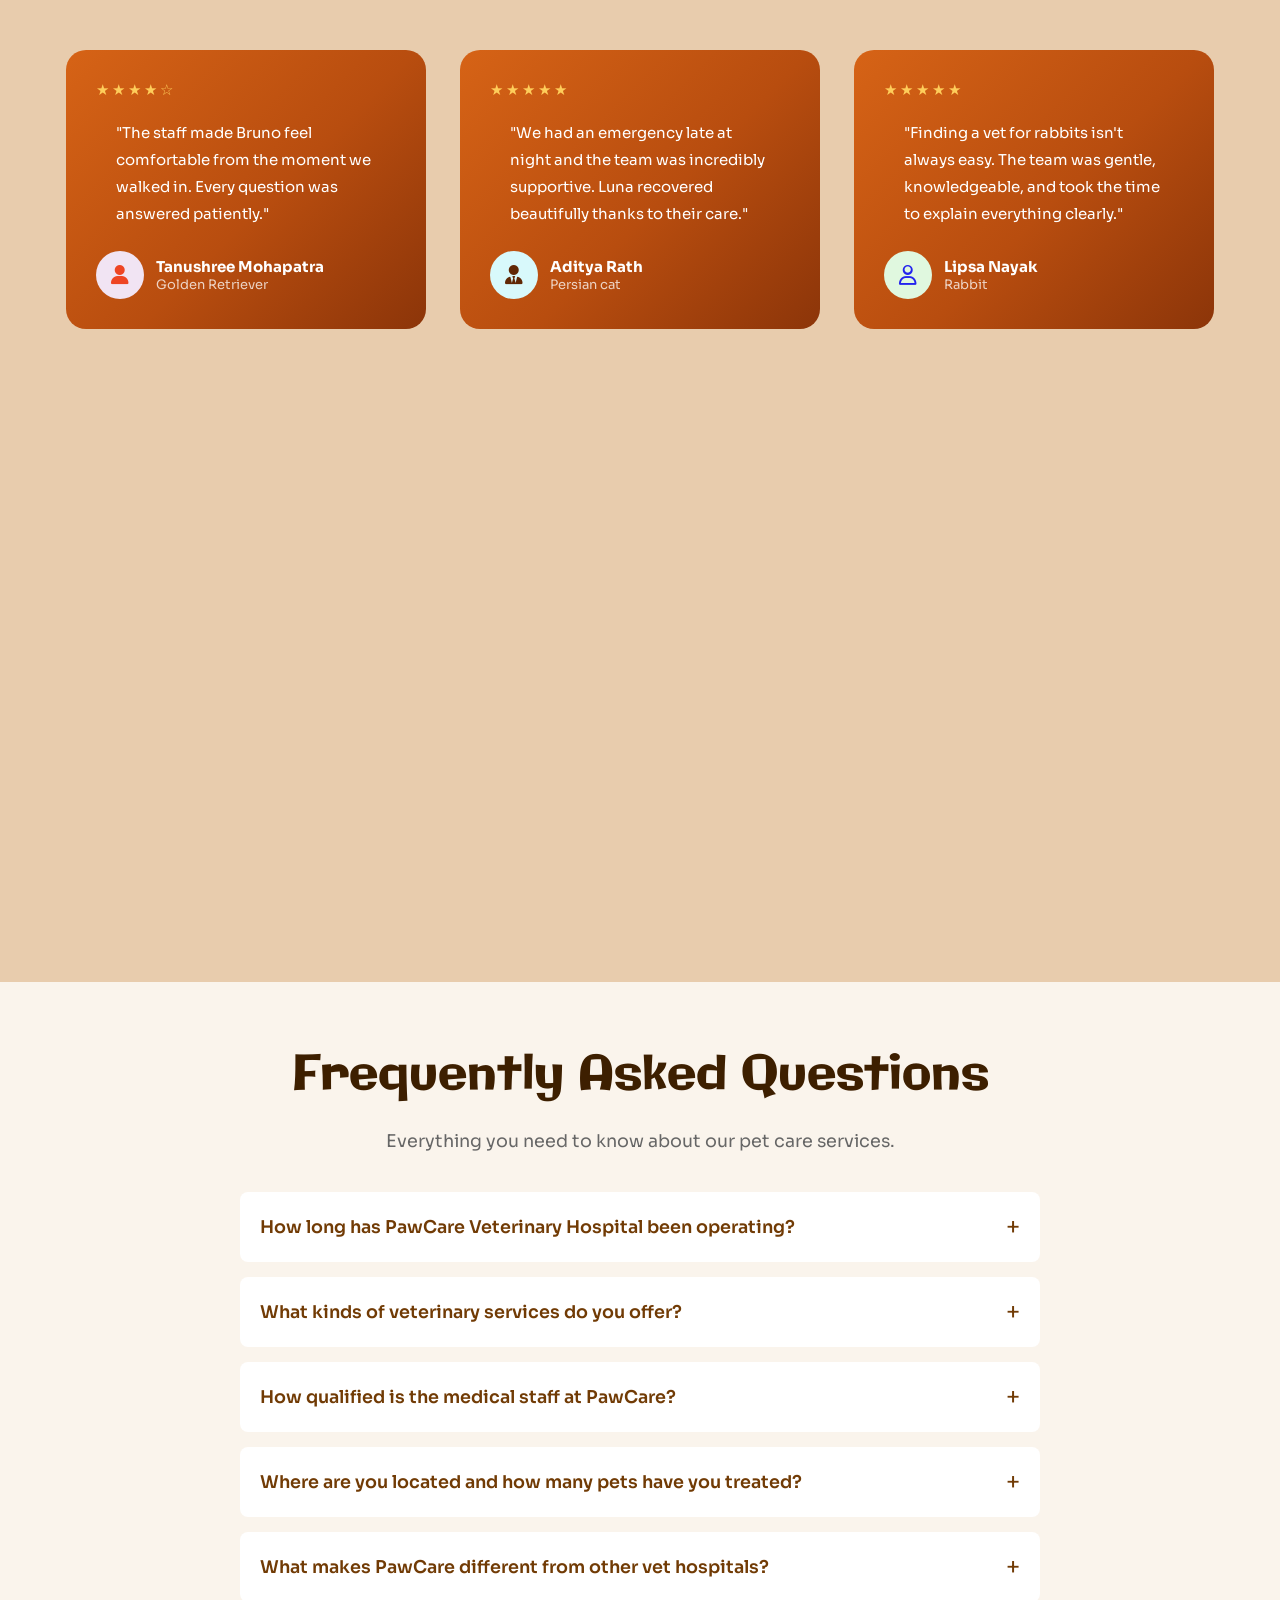
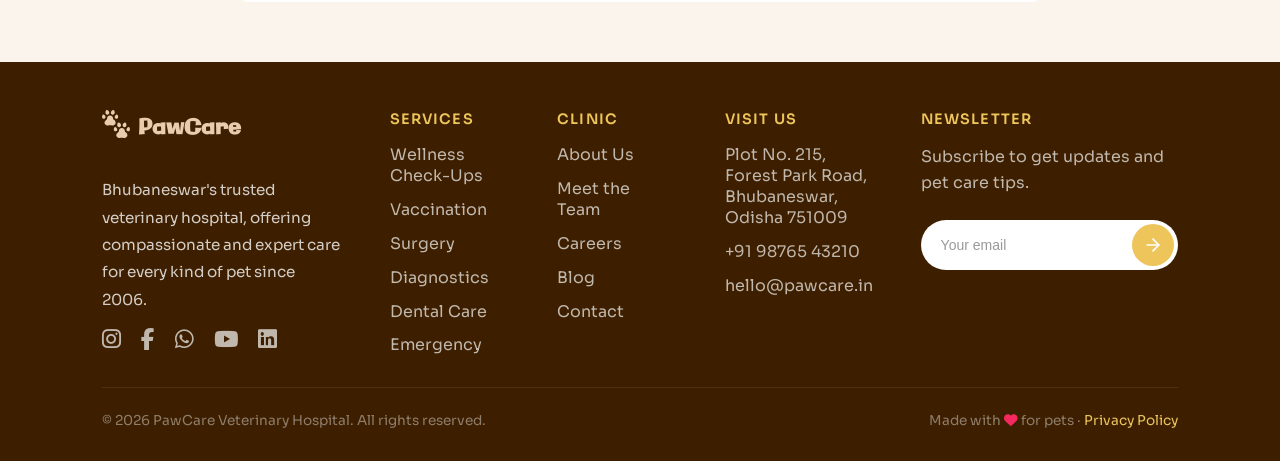
==== commit 8bc7c3ff: "coherent navbar logo with theme set" ====
--- a/index.html
+++ b/index.html
@@ -24,9 +24,9 @@
     <!-- preloader -->
 
     <div class="preloader">
-       <div class="bird"><i class="fa-solid fa-dove fa-5x fa-beat" style="color: rgb(241, 228, 243)"></i></div>
-       <div class="dog"><i class="fa-solid fa-dog fa-5x fa-beat" style="color: rgb(241, 228, 243);"></i></div>
-       <div class="cat"><i class="fa-solid fa-cat fa-5x fa-beat" style="color: rgb(241, 228, 243);"></i></div>
+       <div class="bird"><i class="fa-solid fa-dove fa-5x fa-beat" style="color: rgb(232, 204, 173)"></i></div>
+       <div class="dog"><i class="fa-solid fa-dog fa-5x fa-beat" style="color: rgb(232, 204, 173);"></i></div>
+       <div class="cat"><i class="fa-solid fa-cat fa-5x fa-beat" style="color: rgb(232, 204, 173);"></i></div>
     </div>
     
 
@@ -110,11 +110,11 @@
            
              
         <div class="navright">
-            <a href="index.html" class="del"><span><i class="fa-solid fa-paw fa-flip" style="color: rgb(91, 0, 24);"></i></span>Home</a>
-            <a href="services.html" class="del"><span><i class="fa-solid fa-paw fa-flip" style="color: rgb(91, 0, 24);"></i></span>Services</a>
-            <a href="about.html" class="del"><span><i class="fa-solid fa-paw fa-flip" style="color: rgb(91, 0, 24);"></i></span>About Us</a>
-            <a href="ourvets.html" class="del"><span><i class="fa-solid fa-paw fa-flip" style="color: rgb(91, 0, 24);"></i></span>Our Vets</a>
-            <a href="contact.html" class="del"><span><i class="fa-solid fa-paw fa-flip" style="color: rgb(91, 0, 24);"></i></span>Contact Us</a>
+            <a href="index.html" class="del"><span><i class="fa-solid fa-paw fa-flip" style="color: rgb(61, 31, 0);"></i></span>Home</a>
+            <a href="services.html" class="del"><span><i class="fa-solid fa-paw fa-flip" style="color: rgb(61, 31, 0);"></i></span>Services</a>
+            <a href="about.html" class="del"><span><i class="fa-solid fa-paw fa-flip" style="color: rgb(61, 31, 0);"></i></span>About Us</a>
+            <a href="ourvets.html" class="del"><span><i class="fa-solid fa-paw fa-flip" style="color: rgb(61, 31, 0);"></i></span>Our Vets</a>
+            <a href="contact.html" class="del"><span><i class="fa-solid fa-paw fa-flip" style="color: rgb(61, 31, 0);"></i></span>Contact Us</a>
         </div>
 
         <div class="hamburger">
@@ -148,12 +148,12 @@
          <a href="#" class="swap-link">
           <span class="text-wrapper">
             <span class="line text-front" style="display: flex; flex-direction: column;">
-                <span data-aos="fade-right" style="color: #ff5733;">Healthy</span>
-                <span data-aos="fade-right" style="color: #ff5733;">care'</span>  
+                <span data-aos="fade-right" style="color: #ff5733;">'Healthy</span>
+                <span data-aos="fade-right" style="color: #ff5733;">Care</span>  
             </span>
             <span data-aos="fade-right" class="line text-back" style="display: flex; flex-direction: column;">
                 <span>Happy</span>
-                <span>Pets.</span>  
+                <span>Pets.'</span>  
             </span>
           </span>
          </a>
@@ -500,7 +500,74 @@
      <footer>
         <div class="footer-grid">
             <div class="footer-brand">
-                <a href="#" class="footer-logo">🐾 PawCare</a>
+                <a href="#" class="footer-logo"><span><?xml version="1.0" encoding="iso-8859-1"?><!-- Uploaded to: SVG Repo, www.svgrepo.com, Generator: SVG Repo Mixer Tools -->
+<svg class="paws" height="28px" fill="#e8ccad" width="28px" version="1.1" id="Layer_1" xmlns="http://www.w3.org/2000/svg" xmlns:xlink="http://www.w3.org/1999/xlink" 
+	 viewBox="0 0 512 512" xml:space="preserve">
+<g>
+	<g>
+		<path d="M217.592,177.33c-9.281-4.843-15.688-11.31-15.542-21.778c0-29.971-24.296-54.267-54.267-54.267
+			s-54.267,24.297-54.267,54.267c0.297,10.065-4.255,17.641-12.911,22.785c-20.12,11.958-35.002,41.52-35.002,51.807
+			c0,29.971,24.296,54.267,54.267,54.267c3.697,0,7.307-0.37,10.796-1.074c24.648-4.978,49.649-4.931,74.303,0.015
+			c3.467,0.695,7.054,1.061,10.726,1.061c29.971,0,54.268-24.296,54.268-54.267C249.964,213.29,237.001,187.458,217.592,177.33z"/>
+	</g>
+</g>
+<g>
+	<g>
+		<path d="M209.187,0.451c-18.792-4.414-41.67,24.543-46.084,43.337c-4.415,18.791,7.24,37.605,26.034,42.019
+			c18.792,4.414,37.606-7.241,42.02-26.034C235.571,40.981,227.979,4.866,209.187,0.451z"/>
+	</g>
+</g>
+<g>
+	<g>
+		<path d="M274.937,83.318c-17.01-3.996-37.717,22.216-41.713,39.225c-3.996,17.01,6.555,34.038,23.565,38.034
+			c17.01,3.996,34.038-6.555,38.034-23.565C298.819,120.002,291.947,87.313,274.937,83.318z"/>
+	</g>
+</g>
+<g>
+	<g>
+		<path d="M132.476,43.787c-4.413-18.792-27.291-47.75-46.083-43.336C67.6,4.866,60.008,40.98,64.422,59.772
+			c4.414,18.793,23.228,30.449,42.02,26.035C125.234,81.393,136.89,62.58,132.476,43.787z"/>
+	</g>
+</g>
+<g>
+	<g>
+		<path d="M63.819,122.543c-3.996-17.01-24.702-43.221-41.713-39.225C5.096,87.314-1.775,120.002,2.22,137.013
+			c3.996,17.01,21.024,27.56,38.034,23.565C57.265,156.582,67.814,139.554,63.819,122.543z"/>
+	</g>
+</g>
+<g>
+	<g>
+		<path d="M432.548,404.918c-9.281-4.843-15.688-11.31-15.542-21.778c0-29.971-24.296-54.267-54.267-54.267
+			s-54.267,24.296-54.267,54.267c0.297,10.065-4.255,17.641-12.911,22.785c-20.12,11.958-35.002,41.52-35.002,51.807
+			c0,29.971,24.296,54.267,54.267,54.267c3.697,0,7.307-0.37,10.796-1.074c24.648-4.978,49.649-4.931,74.303,0.015
+			c3.467,0.695,7.054,1.061,10.726,1.061c29.971,0,54.267-24.296,54.267-54.267C464.92,440.878,451.957,415.046,432.548,404.918z"/>
+	</g>
+</g>
+<g>
+	<g>
+		<path d="M424.143,228.039c-18.792-4.414-41.67,24.543-46.084,43.337c-4.414,18.791,7.242,37.605,26.034,42.019
+			c18.792,4.414,37.606-7.241,42.02-26.034C450.527,268.568,442.935,232.453,424.143,228.039z"/>
+	</g>
+</g>
+<g>
+	<g>
+		<path d="M489.893,310.906c-17.01-3.996-37.717,22.216-41.713,39.225c-3.996,17.009,6.555,34.038,23.565,38.034
+			c17.01,3.996,34.038-6.555,38.034-23.565C513.775,347.59,506.903,314.901,489.893,310.906z"/>
+	</g>
+</g>
+<g>
+	<g>
+		<path d="M347.433,271.374c-4.414-18.792-27.291-47.751-46.084-43.336c-18.792,4.415-26.384,40.53-21.97,59.323
+			c4.414,18.792,23.227,30.448,42.02,26.034C340.191,308.979,351.847,290.167,347.433,271.374z"/>
+	</g>
+</g>
+<g>
+	<g>
+		<path d="M278.775,350.131c-3.996-17.01-24.703-43.221-41.713-39.225c-17.01,3.996-23.882,36.684-19.887,53.694
+			c3.995,17.01,21.024,27.56,38.034,23.565C272.221,384.169,282.77,367.141,278.775,350.131z"/>
+	</g>
+</g>
+</svg></span><span style="color: #e8ccad;">PawCare</span></a>
 
                 <p>
                     Bhubaneswar's trusted veterinary hospital,
